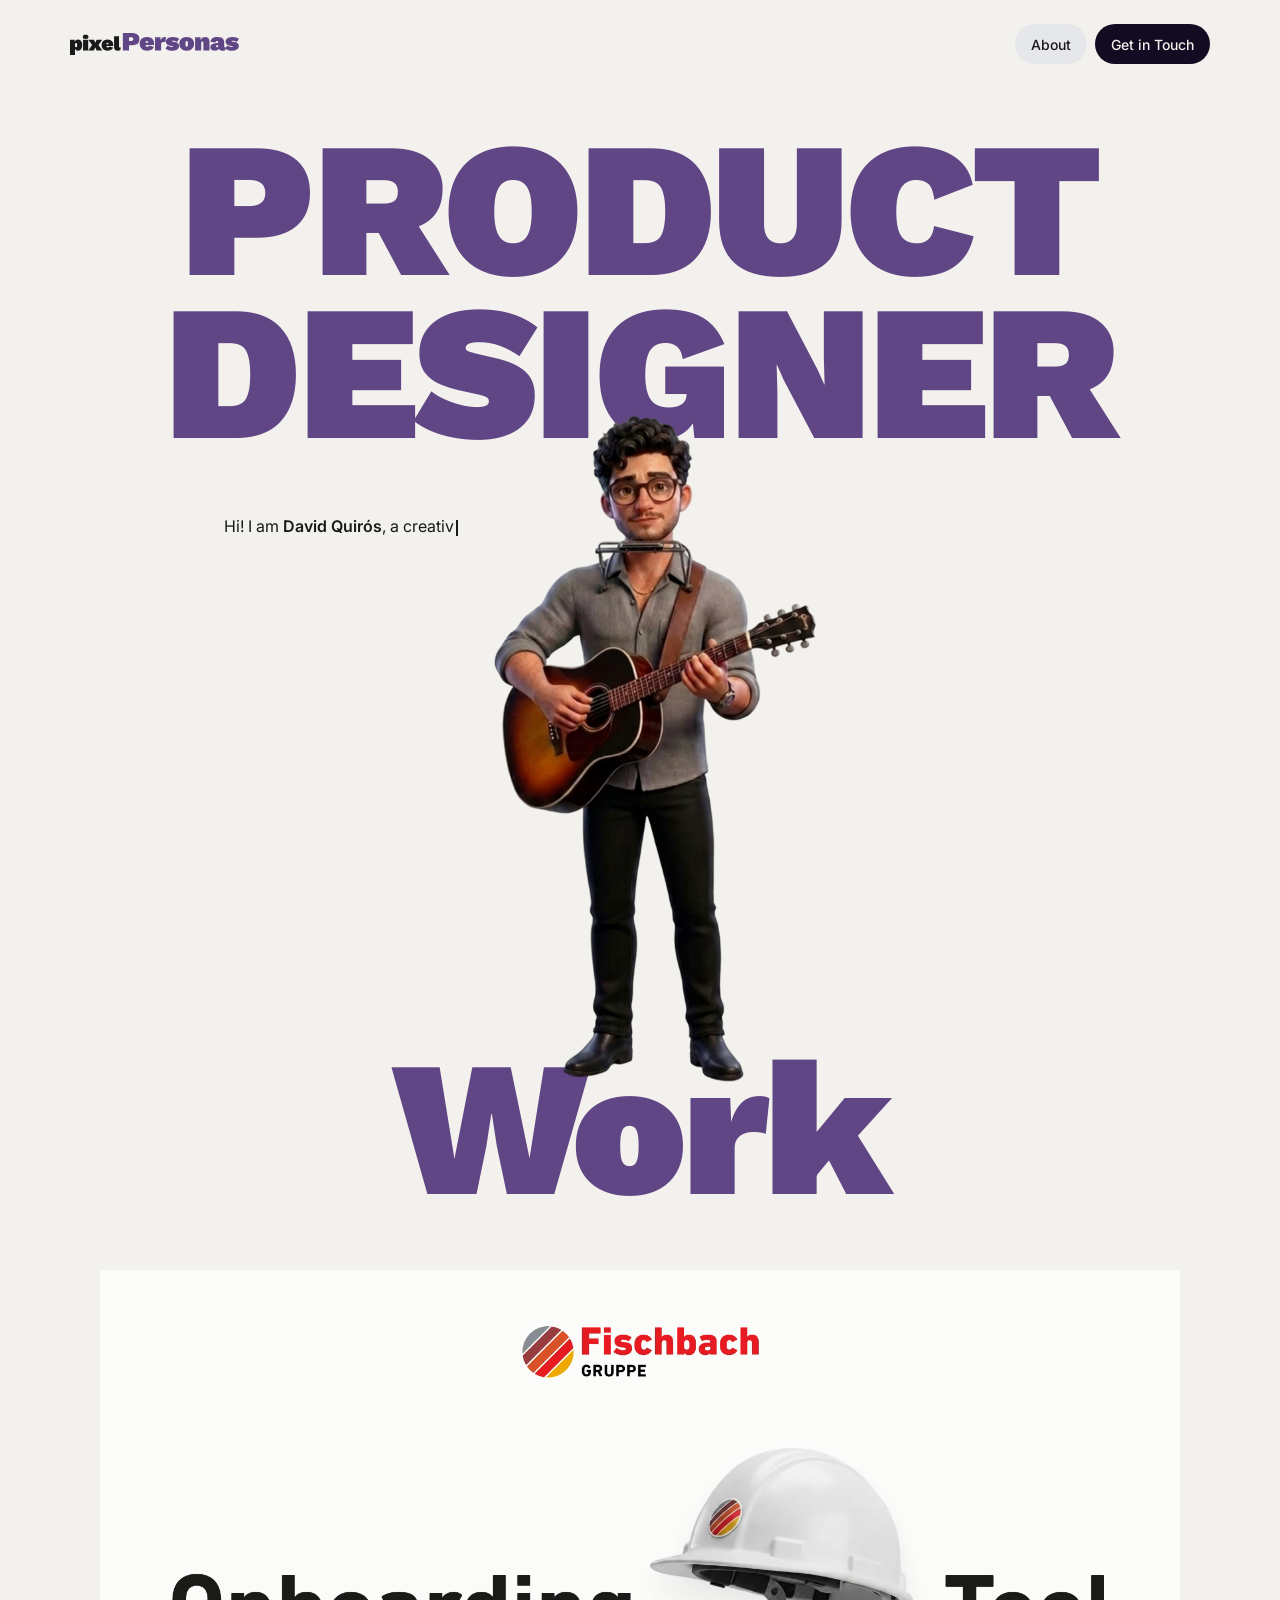
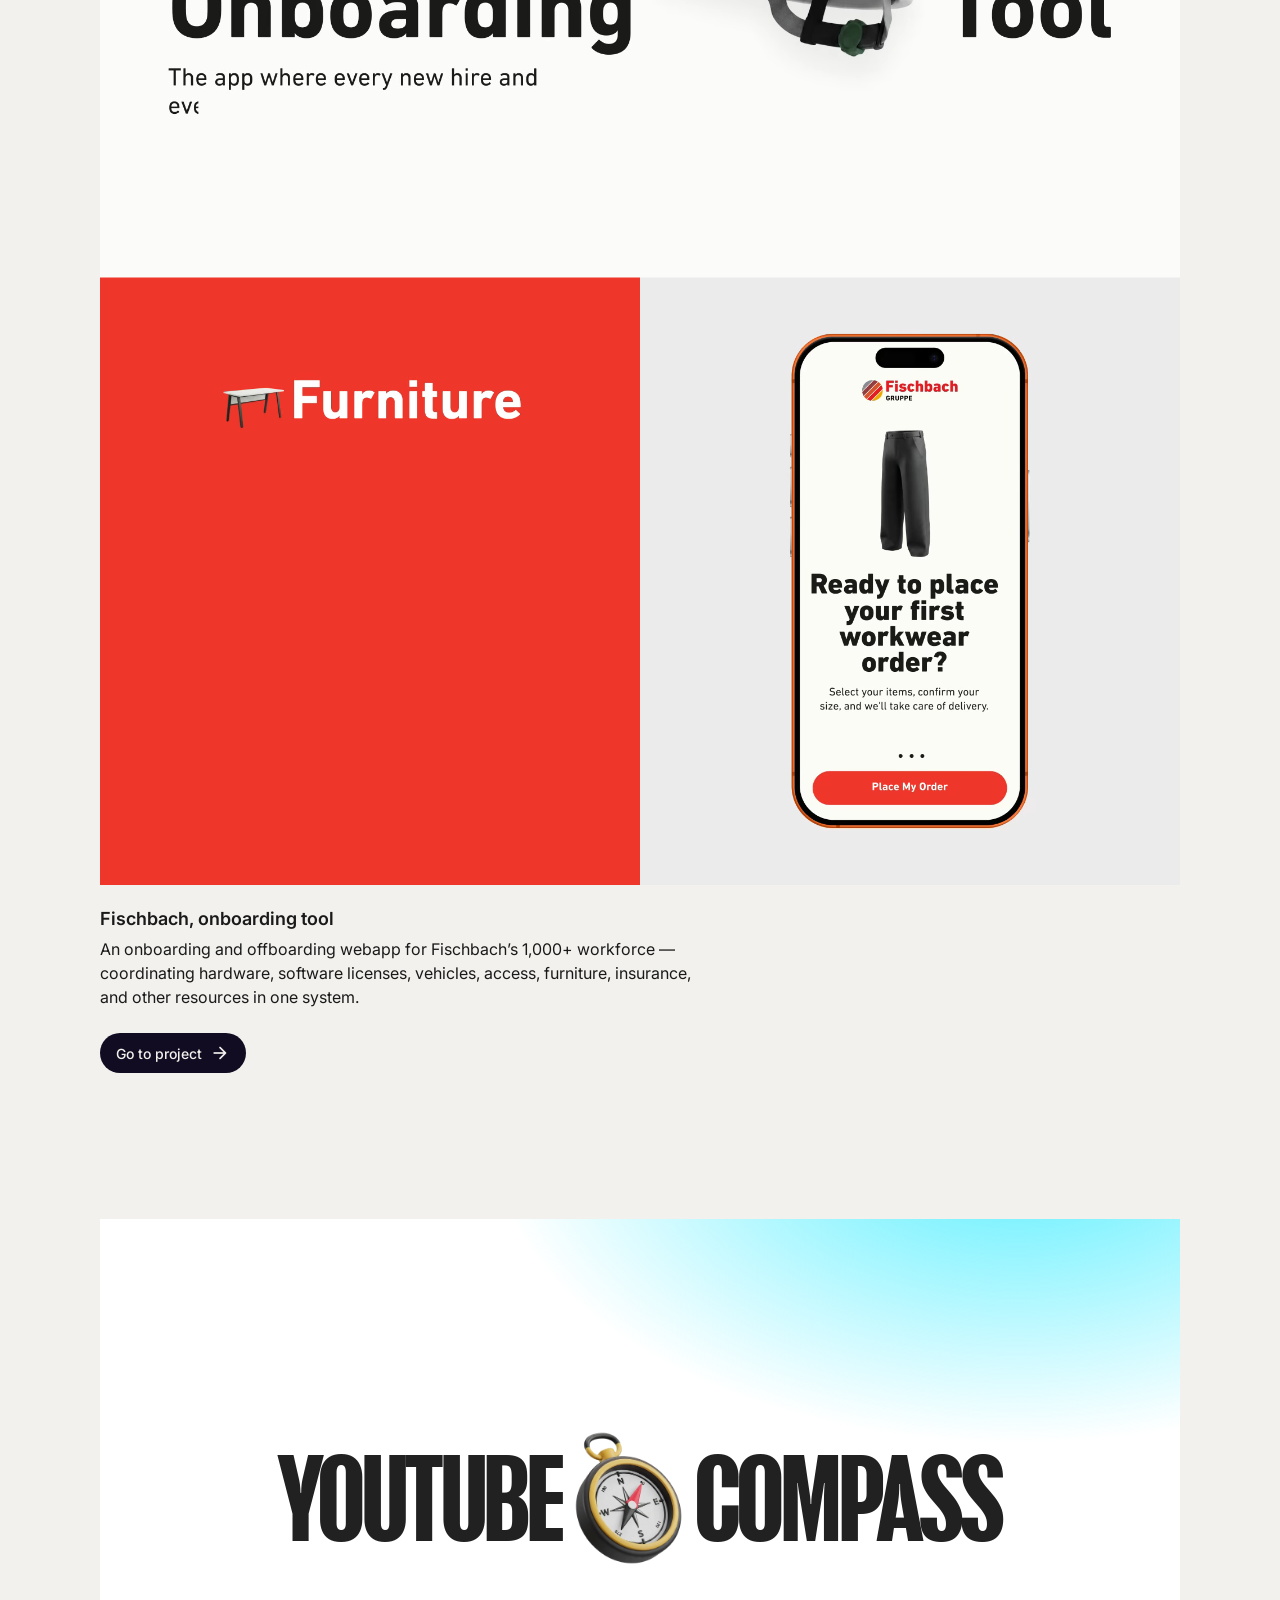
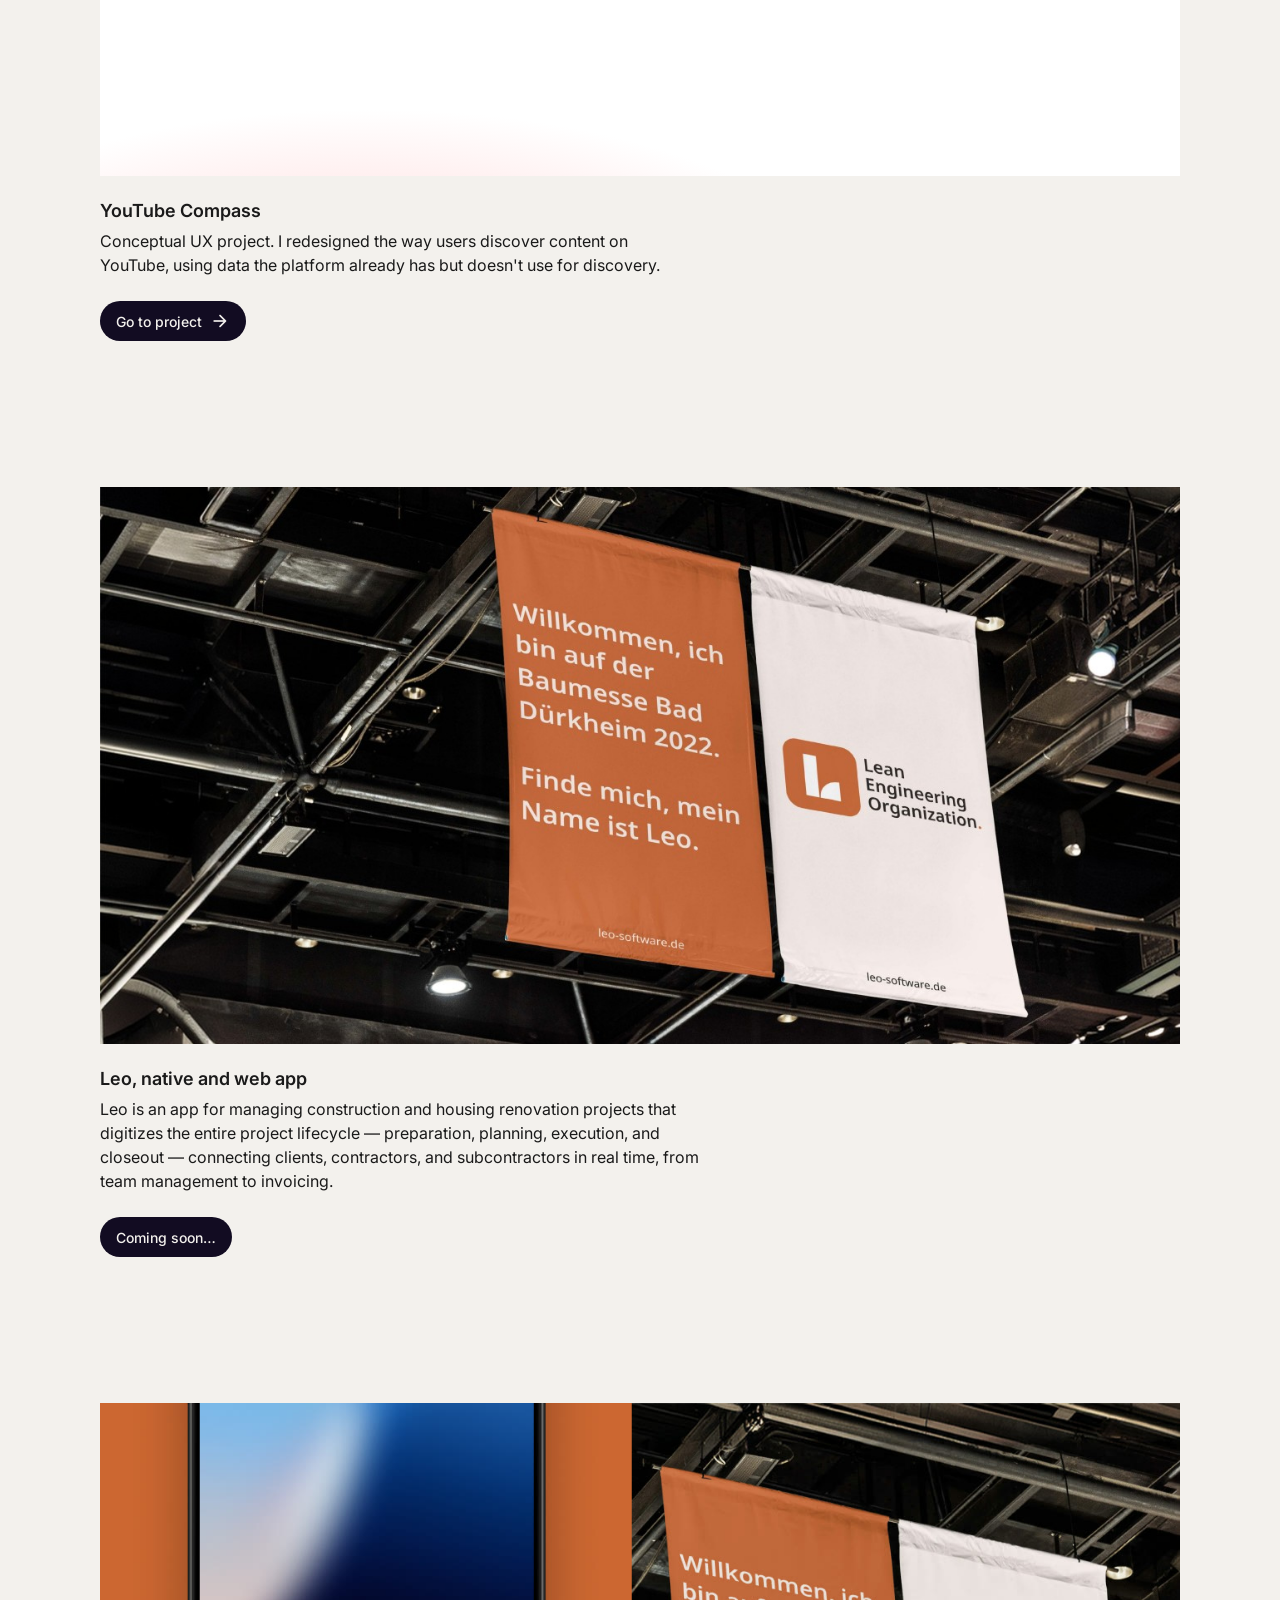
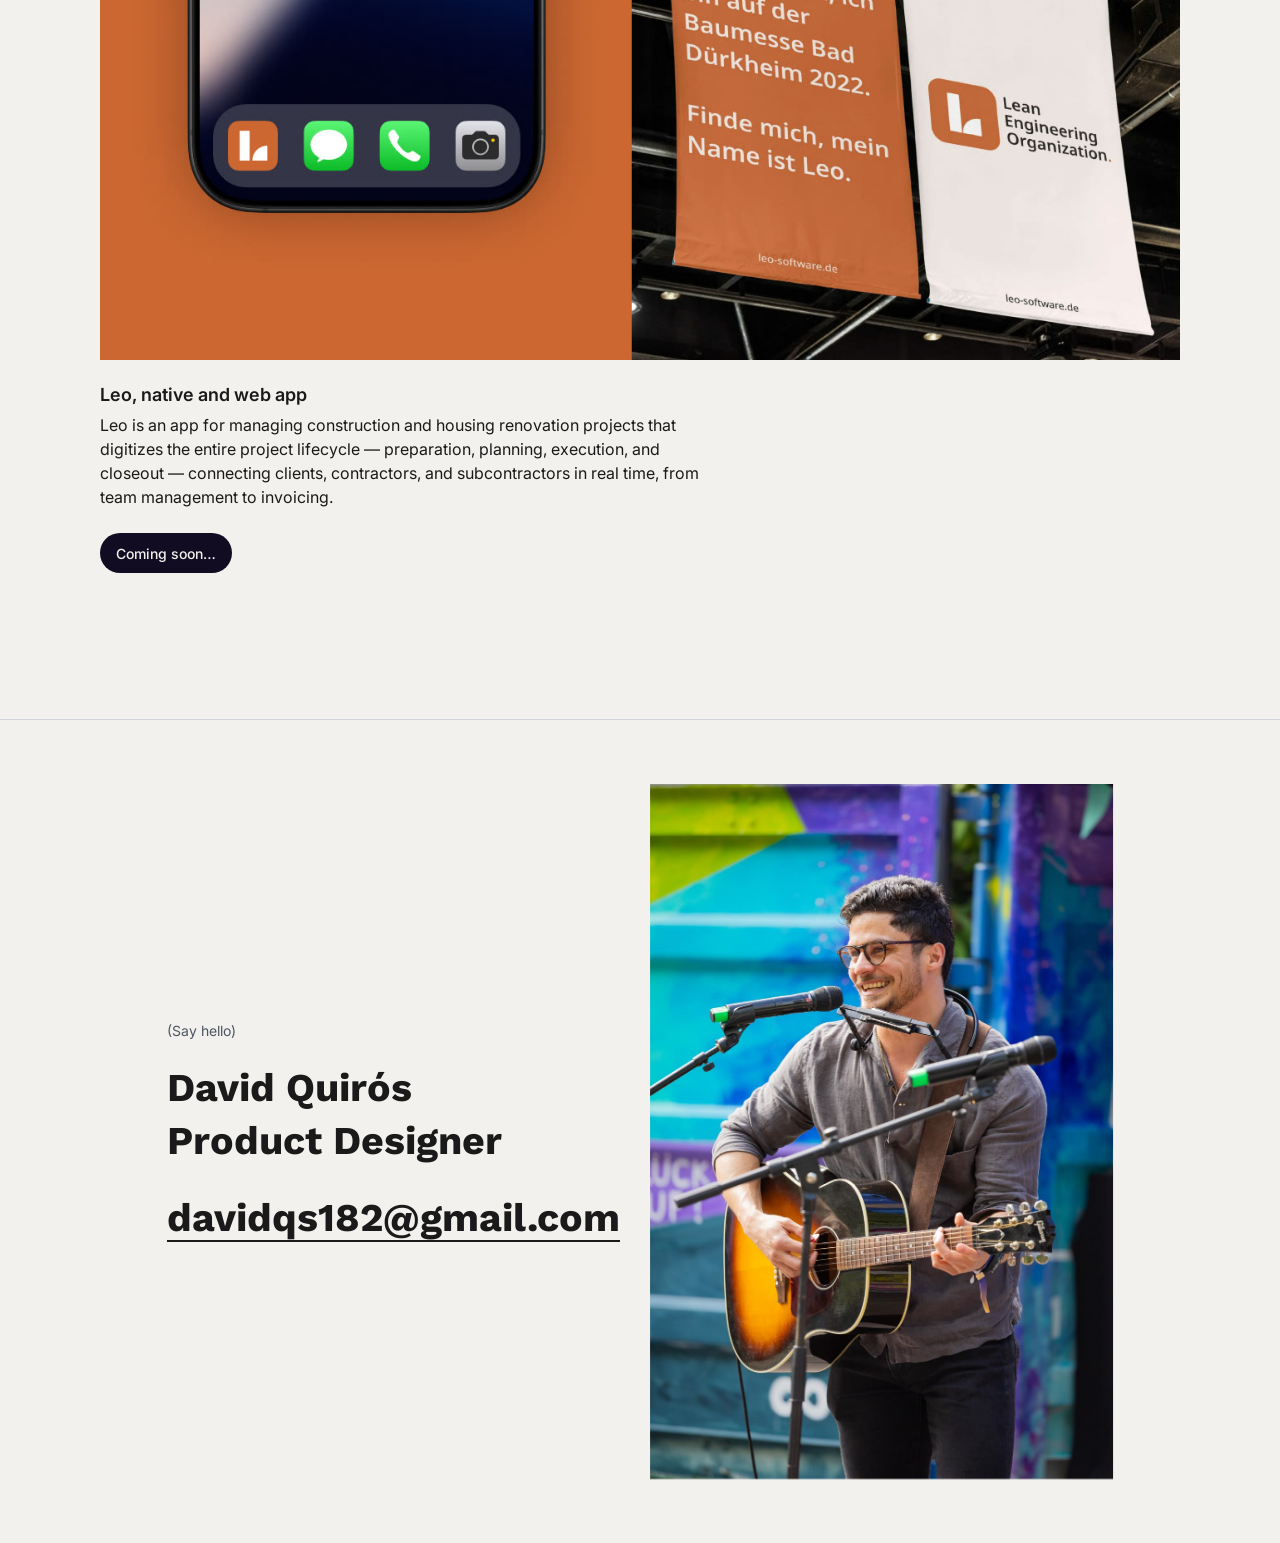
==== index.html @ 00d6a694 "Home: duplicated Leo card uses the Figma composite cover Pulled the design from Figma (node 35:1980," ====
<!DOCTYPE html>
<html lang="es">
<head>
  <!-- Evita que el navegador restaure la posición de scroll anterior al
       recargar Home — siempre debe arrancar desde arriba. Tiene que
       correr lo antes posible (antes incluso de GTM/gtag), porque para
       cuando corre js/main.js (al final de <body>) el navegador ya
       pudo haber restaurado el scroll. -->
  <script>
    if ("scrollRestoration" in history) {
      history.scrollRestoration = "manual";
    }
  </script>
  <!-- Google tag (gtag.js) -->
  <script async src="https://www.googletagmanager.com/gtag/js?id=G-3EV32X3877"></script>
  <script>
    window.dataLayer = window.dataLayer || [];
    function gtag(){dataLayer.push(arguments);}
    gtag('js', new Date());

    gtag('config', 'G-3EV32X3877');
  </script>
  <!-- End Google tag (gtag.js) -->
  <!-- Google Tag Manager -->
  <script>(function(w,d,s,l,i){w[l]=w[l]||[];w[l].push({'gtm.start':
  new Date().getTime(),event:'gtm.js'});var f=d.getElementsByTagName(s)[0],
  j=d.createElement(s),dl=l!='dataLayer'?'&l='+l:'';j.async=true;j.src=
  'https://www.googletagmanager.com/gtm.js?id='+i+dl;f.parentNode.insertBefore(j,f);
  })(window,document,'script','dataLayer','GTM-TLW9D86D');</script>
  <!-- End Google Tag Manager -->
  <meta charset="UTF-8">
  <meta name="viewport" content="width=device-width, initial-scale=1.0">
  <title>David Quirós — Product Designer</title>
  <link rel="canonical" href="https://pixel-personas.com/">
  <link rel="icon" type="image/png" href="assets/Logo/favicon.png">
  <link rel="preconnect" href="https://fonts.googleapis.com">
  <link href="https://fonts.googleapis.com/css2?family=Work+Sans:wght@400;500;600;900&family=Inter:wght@400;500;600&display=swap" rel="stylesheet">
  <link href="https://fonts.googleapis.com/css2?family=Material+Symbols+Rounded:opsz,wght,FILL,GRAD@20..48,400,0,0" rel="stylesheet">
  <link rel="stylesheet" href="css/tokens.css">
  <link rel="stylesheet" href="css/components.css">
  <link rel="stylesheet" href="css/styles.css">
</head>
<body>
  <!-- Google Tag Manager (noscript) -->
  <noscript><iframe src="https://www.googletagmanager.com/ns.html?id=GTM-TLW9D86D"
  height="0" width="0" style="display:none;visibility:hidden"></iframe></noscript>
  <!-- End Google Tag Manager (noscript) -->

  <header class="navbar container">
    <img
      class="navbar__logo"
      src="assets/Logo/pixelPersonas.svg"
      alt="pixelPersonas"
      width="1384"
      height="180"
    >
    <nav class="navbar__links">
      <a href="/about/" class="btn btn--secondary btn--md">About</a>
      <a href="#contact" class="btn btn--dark btn--md">Get in Touch</a>
    </nav>
  </header>

  <main>
    <section class="hero container">
      <h1 class="hero__title">Product<br>Designer</h1>

      <div class="hero__stage">
        <p class="hero__intro" aria-label="Hi! I am David Quirós, a creative based in Germany."><span class="hero__intro-seg" data-seg="0" aria-hidden="true"></span><span class="hero__intro-seg hero__intro-name" data-seg="1" aria-hidden="true"></span><span class="hero__intro-seg" data-seg="2" aria-hidden="true"></span><span class="hero__intro-seg hero__intro-strike" data-seg="3" aria-hidden="true"></span><span class="hero__intro-seg" data-seg="4" aria-hidden="true"></span><span class="hero__intro-cursor" aria-hidden="true"></span></p>
        <!-- Versión 2 de la animación (a prueba): un solo .webm con
             canal alpha (VP9, todos los frames como keyframe para que
             el seek sea instantáneo en cualquier dirección — ver
             assets/animations/hero-guitar-scroll/README.md) en vez de
             121 PNG sueltos. 8MB en total contra los ~47MB de la
             Versión 1 (los frames PNG originales siguen en el repo,
             sin tocar, por si se vuelve a esa versión). El resto de la
             lógica de scroll/dirección es la misma, ver js/main.js. -->
        <video
          id="stageImg"
          class="hero__avatar"
          width="828"
          height="1108"
          aria-label="Animación de David Quirós tocando guitarra"
          muted
          playsinline
          disablepictureinpicture
          preload="auto"
          fetchpriority="high"
        >
          <!-- HEVC con canal alpha para Safari / iOS (que no soporta alpha
               en VP9/WebM). El resto de los navegadores no reconocen el
               codec hvc1 y siguen con el .webm. Ver skill
               codificar-video-alpha-safari. -->
          <source src="assets/animations/hero-guitar-scroll/hero-guitar-scroll-v2-alpha.mp4" type='video/mp4; codecs="hvc1"'>
          <source src="assets/animations/hero-guitar-scroll/hero-guitar-scroll-v2.webm" type="video/webm">
        </video>
      </div>

      <h2 class="hero__subtitle" id="work">Work</h2>
    </section>

    <section class="work-list container">
      <article class="project-card">
        <!-- data-play-at: fracción de la altura del video donde está la
             línea blanco/rojo (medida en el archivo: y=1078 de 2160px
             nativos = 0.499). El video empieza a reproducirse recién
             cuando esa línea llega al borde inferior del viewport. -->
        <video
          class="project-card__video"
          poster="assets/animations/onboarding-tool/onboarding-poster.jpg"
          width="1920"
          height="2160"
          data-play-at="0.499"
          aria-label="Demostración en loop de la herramienta de onboarding de Fischbach, mostrando pantallas de la app coordinando recursos para nuevos empleados"
          muted
          loop
          playsinline
          preload="none"
        >
          <source data-src="assets/animations/onboarding-tool/onboarding-demo.webm" type="video/webm">
          <source data-src="assets/animations/onboarding-tool/onboarding-demo.mp4" type="video/mp4">
        </video>
        <h3 class="project-card__title">Fischbach, onboarding tool</h3>
        <p class="project-card__description">
          An onboarding and offboarding webapp for Fischbach’s 1,000+ workforce —
          coordinating hardware, software licenses, vehicles, access, furniture,
          insurance, and other resources in one system.
        </p>
        <div class="project-card__cta">
          <a href="/project-onboarding/" class="btn btn--dark btn--md">
            Go to project
            <span class="material-symbols-rounded icon-forward" aria-hidden="true">arrow_forward</span>
          </a>
        </div>
      </article>

      <!-- Cover de la tarjeta, en dos actos — a pedido de David:
           1) título+compás entran (flyIn), se quedan 4s, salen hacia
              arriba (flyOut) — ver .project-card__ytd-hero-flip.
           2) apenas termina esa salida, un video real de David
              ("mi video jugando", gameplay propio) entra con el MISMO
              efecto 3D (su propio .project-card__ytd-hero-video-flip),
              con un borde degradado animado alrededor. Los dos
              comparten el mismo .project-card__ytd-hero como escenario
              (position:relative + perspective ahí), el video
              posicionado absolute encima para no depender del layout
              flex del título.
           aria-hidden porque todo esto es decorativo — el título real y
           accesible para lectores de pantalla es el <h3> de abajo. -->
      <article class="project-card">
        <div class="project-card__ytd-hero" aria-hidden="true">
          <div class="project-card__ytd-hero-flip">
            <div class="project-card__ytd-hero-flip-inner">
              <div class="project-card__ytd-hero-title-frame">
                <p class="project-card__ytd-hero-title">
                  <span>YouTube</span>
                  <img class="project-card__ytd-hero-icon" src="assets/images/ytd-compass-icon.png" alt="">
                  <span>Compass</span>
                </p>
              </div>
            </div>
          </div>

          <!-- Video 1: gameplay propio de David (Fortnite). -->
          <div class="project-card__ytd-hero-video-flip">
            <div class="project-card__ytd-hero-video-flip-inner">
              <div class="project-card__ytd-hero-video-frame">
                <div class="project-card__ytd-hero-video-border">
                  <div class="project-card__ytd-hero-video-border-inner">
                    <video
                      class="project-card__ytd-hero-video"
                      poster="assets/animations/youtube-compass-card/youtube-compass-preview-poster.jpg"
                      width="1920"
                      height="1080"
                      muted
                      loop
                      playsinline
                      preload="none"
                    >
                      <source data-src="assets/animations/youtube-compass-card/youtube-compass-preview.webm" type="video/webm">
                      <source data-src="assets/animations/youtube-compass-card/youtube-compass-preview.mp4" type="video/mp4">
                    </video>
                  </div>
                </div>
              </div>
            </div>
          </div>

          <!-- Video 2: generado por David con Gemini (plantilla "Mundo
               diminuto" propia de la herramienta). Mismo markup que el
               video 1 — comparten las mismas clases de estructura/estilo
               (.project-card__ytd-hero-video-flip, etc.), js/main.js los
               distingue por orden en el DOM (el segundo
               .project-card__ytd-hero-video-flip que encuentra). -->
          <div class="project-card__ytd-hero-video-flip">
            <div class="project-card__ytd-hero-video-flip-inner">
              <div class="project-card__ytd-hero-video-frame">
                <div class="project-card__ytd-hero-video-border">
                  <div class="project-card__ytd-hero-video-border-inner">
                    <video
                      class="project-card__ytd-hero-video"
                      poster="assets/animations/youtube-compass-card/youtube-compass-preview-2-poster.jpg"
                      width="1280"
                      height="720"
                      muted
                      loop
                      playsinline
                      preload="none"
                    >
                      <source data-src="assets/animations/youtube-compass-card/youtube-compass-preview-2.webm" type="video/webm">
                      <source data-src="assets/animations/youtube-compass-card/youtube-compass-preview-2.mp4" type="video/mp4">
                    </video>
                  </div>
                </div>
              </div>
            </div>
          </div>

          <!-- Video 3: ardilla en el jardín de David, grabación propia
               con el celular (vertical, sin marca de agua ni gráficos).
               Mismo markup/clases que los otros dos — la rotación en
               js/main.js ya está generalizada a N videos (usa
               videoFlips.length), así que agregar este no necesitó
               tocar el JS. -->
          <div class="project-card__ytd-hero-video-flip">
            <div class="project-card__ytd-hero-video-flip-inner">
              <div class="project-card__ytd-hero-video-frame">
                <div class="project-card__ytd-hero-video-border">
                  <div class="project-card__ytd-hero-video-border-inner">
                    <video
                      class="project-card__ytd-hero-video"
                      poster="assets/animations/youtube-compass-card/youtube-compass-preview-3-poster.jpg"
                      width="1920"
                      height="1080"
                      muted
                      loop
                      playsinline
                      preload="none"
                    >
                      <source data-src="assets/animations/youtube-compass-card/youtube-compass-preview-3.webm" type="video/webm">
                      <source data-src="assets/animations/youtube-compass-card/youtube-compass-preview-3.mp4" type="video/mp4">
                    </video>
                  </div>
                </div>
              </div>
            </div>
          </div>
        </div>
        <h3 class="project-card__title">YouTube Compass</h3>
        <p class="project-card__description">
          Conceptual UX project. I redesigned the way users discover content on YouTube,
          using data the platform already has but doesn't use for discovery.
        </p>
        <div class="project-card__cta">
          <a href="/project-youtube-discovery/" class="btn btn--dark btn--md">
            Go to project
            <span class="material-symbols-rounded icon-forward" aria-hidden="true">arrow_forward</span>
          </a>
        </div>
      </article>

      <article class="project-card">
        <img
          class="project-card__image"
          src="assets/images/work-leo-cover.jpg"
          alt="Banners colgando del techo de una feria, promocionando el software Leo"
          width="1299"
          height="670"
          loading="lazy"
        >
        <h3 class="project-card__title">Leo, native and web app</h3>
        <p class="project-card__description">
          Leo is an app for managing construction and housing renovation projects
          that digitizes the entire project lifecycle — preparation, planning,
          execution, and closeout — connecting clients, contractors, and subcontractors
          in real time, from team management to invoicing.
        </p>
        <div class="project-card__cta">
          <a href="#" class="btn btn--dark btn--md">Coming soon…</a>
        </div>
      </article>

      <article class="project-card">
        <img
          class="project-card__image"
          src="assets/images/work-leo-cover-v2.jpg"
          alt="Mockup de iPhone con el ícono de Leo en el dock, junto a los banners colgando del techo de una feria promocionando el software Leo"
          width="1300"
          height="671"
          loading="lazy"
        >
        <h3 class="project-card__title">Leo, native and web app</h3>
        <p class="project-card__description">
          Leo is an app for managing construction and housing renovation projects
          that digitizes the entire project lifecycle — preparation, planning,
          execution, and closeout — connecting clients, contractors, and subcontractors
          in real time, from team management to invoicing.
        </p>
        <div class="project-card__cta">
          <a href="#" class="btn btn--dark btn--md">Coming soon…</a>
        </div>
      </article>
    </section>

    <!-- ===== "Get in touch" =====
         Layout de la Opción B comparada antes (ref. Waka Waka en
         Mobbin: ficha a la izquierda, foto grande a la derecha), con el
         texto de la Opción A (nombre + rol + email grande, subrayado —
         ref. Vucko) en vez de la lista Email/Phone/Location. Sin
         formulario: el email ya es el CTA (mailto:), no depende de
         backend. -->
    <section class="contact container" id="contact">
      <div class="contact__grid grid-12">
        <div class="contact__info">
          <p class="contact__label">(Say hello)</p>
          <p class="contact__name">David Quirós</p>
          <p class="contact__role">Product Designer</p>
          <a href="mailto:davidqs182@gmail.com" class="contact__email">davidqs182@gmail.com</a>
        </div>
        <!-- Dos fotos del mismo show, alternando cada 4s (corte seco por
             opacidad vía CSS, ver .contact__image--1/--2 en styles.css)
             — la primera define el alto real del bloque (sigue en flujo
             normal), la segunda se superpone exacto encima con
             position:absolute. alt vacío en la segunda: es la misma
             escena que ya describe la primera, no hay información
             nueva que anunciar dos veces a un lector de pantalla.

             La segunda NO lleva loading="lazy" (a diferencia de la
             primera y de casi todo el resto del sitio) — la animación
             CSS corre desde que carga la página, no desde que la
             sección entra en pantalla, así que si alguien scrollea
             rápido puede llegar justo cuando el ciclo ya pide mostrar
             la segunda foto. Con lazy, esa primera vez el navegador
             todavía no había terminado de decodificarla y se veía un
             flash blanco de un instante (encontrado en vivo por David;
             de ahí en más queda cacheada y no vuelve a pasar). -->
        <div class="contact__media">
          <img
            class="contact__image contact__image--1"
            src="assets/images/contact-portrait.jpg"
            alt="David Quirós tocando guitarra y cantando en un show en vivo"
            width="1000"
            height="1500"
            loading="lazy"
          >
          <img
            class="contact__image contact__image--2"
            src="assets/images/contact-portrait-2.jpg"
            alt=""
            width="1000"
            height="1500"
          >
        </div>
      </div>
    </section>
  </main>

  <!-- Herramienta de guía (no es parte del diseño del sitio, solo
       visible en localhost — ver js/main.js): overlay del grid de 12
       columnas que sigue el breakpoint real del viewport (12 / 8 / 4
       col según el ancho, ver css/components.css) + botón para
       prenderlo/apagarlo. Atajo de teclado: "g". -->
  <div id="grid-overlay" aria-hidden="true">
    <div class="grid-overlay__col"></div>
    <div class="grid-overlay__col"></div>
    <div class="grid-overlay__col"></div>
    <div class="grid-overlay__col"></div>
    <div class="grid-overlay__col"></div>
    <div class="grid-overlay__col"></div>
    <div class="grid-overlay__col"></div>
    <div class="grid-overlay__col"></div>
    <div class="grid-overlay__col"></div>
    <div class="grid-overlay__col"></div>
    <div class="grid-overlay__col"></div>
    <div class="grid-overlay__col"></div>
  </div>

  <div id="dev-tools">
    <button id="grid-overlay-toggle" type="button">
      <span class="material-symbols-rounded" aria-hidden="true">grid_on</span>
      Grid
    </button>
  </div>

  <script src="js/main.js"></script>
</body>
</html>
---- css/tokens.css ----
/* =====================================================================
   DESIGN TOKENS
   =====================================================================
   Estos son los "ingredientes" del sistema de diseño: colores,
   tipografía y medidas base. No hay estilos visuales de página acá,
   solo variables (custom properties) para que todo el sitio use los
   mismos valores en vez de números sueltos repetidos por todos lados.

   Fuente: componentes "Button", "purple-tint-palette", "Gray" (Frame
   793) y "Typographic Scale" del archivo de Figma.
   ===================================================================== */

:root {
  /* ---------- Color / Purple ----------
     50-900 tal cual está en Figma (purple-tint-palette). 950 es un
     agregado nuestro (no está en Figma) para el botón Dark — 900 no
     se sentía lo bastante "negro" para un estado enabled; se calculó
     siguiendo la misma progresión de oscurecimiento que ya traía la
     escala (~0.64x por escalón desde 900), no un negro puro, para que
     se mantenga dentro de la familia de la marca. */
  --color-purple-50: #f6f4fa;
  --color-purple-100: #edeaf5;
  --color-purple-200: #dbd5ec;
  --color-purple-300: #c1b6e0;
  --color-purple-400: #9a89cc;
  --color-purple-500: #614685;
  --color-purple-600: #523b75;
  --color-purple-700: #422e63;
  --color-purple-800: #31214f;
  --color-purple-900: #1c1335;
  --color-purple-950: #120c22;

  /* ---------- Color / Gray ----------
     Escala completa tal cual está en Figma (Frame 793 "Gray"). */
  --color-gray-50: #f9fafb;
  --color-gray-100: #f3f4f6;
  --color-gray-200: #e5e7eb;
  --color-gray-300: #d1d5db;
  --color-gray-400: #9ca3af;
  --color-gray-500: #6b7280;
  /* 550 — agregado nuestro (no está en Figma), mismo criterio que
     Purple 950: un paso intermedio que no existía en la escala.
     Texto secundario (captions, ficha Role/Team/Timeline) sobre
     --color-bg (#F3F1ED): con Gray 500 el contraste da 4.29:1 (no
     llega al mínimo WCAG AA de 4.5:1 para texto normal); con Gray 600
     da 6.71:1, que cumple pero se siente más pesado de lo que David
     quería para un texto secundario. Este valor se calculó para caer
     justo en el mínimo aceptable (~4.5:1) — visualmente más liviano
     que 600, sin dejar de cumplir el estándar. */
  --color-gray-550: #666e7c;
  --color-gray-600: #4b5563;
  --color-gray-700: #374151;
  --color-gray-800: #1f2937;
  --color-gray-900: #111827;

  /* ---------- Color / Red (destructive) ----------
     Solo existen estos 3 tonos en el componente Button de Figma
     (no hay una escala 50-900 completa como Purple/Gray). */
  --color-red-200: #ebb2b2;
  --color-red-500: #e53333;
  --color-red-700: #bf2626;

  /* ---------- Color / Superficie y texto ----------
     Alias semánticos: en vez de usar "purple-500" directo en el
     layout, usamos un nombre que dice PARA QUÉ es el color. Así, si
     el color de marca cambia algún día, se edita en un solo lugar. */
  --color-bg: #f3f1ed;
  --color-text: var(--color-gray-800);
  --color-text-black: #1a1a1a;
  --color-text-white: #f3f1ed;
  --color-brand: var(--color-purple-500);
  --color-dark: var(--color-gray-900);
  /* Fondo del header + hero en las páginas de detalle de proyecto
     (ej. Onboarding Tool) — #EBEBEB tal cual en Figma. Ahí tampoco es
     un token de su escala Gray, es un valor literal local al frame,
     por eso lo tratamos igual acá: alias semántico, no parte de la
     escala --color-gray-*. */
  --color-surface-project: #ebebeb;

  /* ---------- Tipografía ----------
     Familias realmente usadas en los componentes (el "Typographic
     Scale" de Figma está en Roboto, pero el Button usa Inter y el
     hero usa Work Sans — priorizamos lo que los componentes reales
     usan). */
  --font-display: "Work Sans", sans-serif;
  --font-body: "Inter", sans-serif;

  /* Fuente paga (Fischbach la tiene licenciada), usada solo en el
     título de las páginas de detalle de proyecto (ej. "Onboarding
     Tool") — no es parte del sistema tipográfico general del sitio,
     por eso no reemplaza --font-display. Archivo real vía @font-face
     más abajo; solo se trajo el peso Bold/700 (el único que se usa
     hoy) para no cargar pesos sin usar. */
  --font-din-next: "DIN Next LT Pro", var(--font-display);

  /* Fuente real de brand.youtube (títulos), self-hosted desde el propio
     CDN de Google — usada solo en project-youtube-discovery.html
     (--font-display redefinido SOLO ahí, ver project-youtube-discovery.css),
     mismo criterio que --font-din-next arriba: no reemplaza --font-display
     acá. Archivo real vía @font-face en components.css. */
  --font-youtube-display: "YouTubeDisplay", var(--font-display);

  /* Escala tipográfica (tamaño / interlineado), tomada de la pieza
     "Typographic Scale" de Figma. Pensada para contenido futuro
     (párrafos, tarjetas, etc.) — el título del hero ya tiene su
     propio tamaño exacto (216.61px) y no usa esta escala. */
  --text-h1-size: 45px;
  --text-h1-line: 52px;
  --text-h2-size: 36px;
  --text-h2-line: 44px;
  --text-h3-size: 28px;
  --text-h3-line: 36px;
  --text-h4-size: 22px;
  --text-h4-line: 28px;
  --text-h5-size: 18px;
  --text-h5-line: 24px;
  --text-body-lg-size: 16px;
  --text-body-lg-line: 24px;
  --text-body-size: 14px;
  --text-body-line: 20px;
  --text-body-sm-size: 12px;
  --text-body-sm-line: 16px;
  --text-caption-size: 11px;
  --text-caption-line: 14px;
  --text-overline-size: 10px;
  --text-overline-line: 14px;
  --text-overline-tracking: 0.15em;

  /* ---------- Layout grid (Desktop) ----------
     Igual al "Layout Grid" configurado en el frame de Figma: 12
     columnas, 70px de margen lateral, 20px de espacio entre
     columnas, sobre un frame de referencia de 1440px. */
  --grid-columns: 12;
  --grid-margin: 70px;
  --grid-gutter: 20px;
  --grid-max-width: 1440px;

  /* ---------- Breakpoints y grids de Tablet / Mobile ----------
     Cortes de ancho estándar de industria (los mismos que usan
     Bootstrap 5 y Tailwind, entre otros): Mobile <768px, Tablet
     768–1023px, Desktop ≥1024px. No son variables usables dentro de
     @media (la spec de CSS no permite var() ahí) — quedan como
     referencia documentada; los @media reales que las necesiten van
     con el número literal.

     Columnas/márgenes/gutters de Tablet y Mobile: estándar de
     industria también (mismos valores que Figma trae por default en
     sus presets de grid responsivo, y muy cerca de la spec de
     Material Design 3 — Compact: 4 columnas/16dp margen, Medium:
     8 columnas/24-32dp margen). Los anchos de referencia (768/375)
     son los tamaños de diseño típicos para cada categoría (tablet
     portrait / iPhone estándar), no anchos "reales" de ningún
     dispositivo puntual.

     Alimentan el selector de breakpoints del overlay de grilla
     (#dev-tools, visible solo en localhost) para previsualizar cada
     grid, y --grid-tablet-margin/--grid-mobile-margin (junto con sus
     --grid-*-gutter) ya se usan también en los @media reales de Home,
     Onboarding Tool y YouTube Compass (ver css/styles.css) para achicar
     --grid-margin/--grid-gutter a esos anchos — Resume y Design System
     quedan afuera de esa adaptación por ahora. */
  --grid-tablet-width: 768px;
  --grid-tablet-columns: 8;
  --grid-tablet-margin: 32px;
  --grid-tablet-gutter: 16px;

  --grid-mobile-width: 375px;
  --grid-mobile-columns: 4;
  --grid-mobile-margin: 16px;
  --grid-mobile-gutter: 16px;

  /* ---------- Espaciado ----------
     A diferencia de los colores y la tipografía, Figma no tiene un
     componente "Spacing Scale" del que copiar estos valores — es una
     escala de múltiplos de 4px que armamos nosotros para no repetir
     números sueltos por todo el CSS. Cubre los valores que ya se
     usaban en el sitio (8, 24, 40, 60) más los pasos intermedios de
     una progresión estándar, para tener de dónde elegir a futuro. */
  --space-4: 4px;
  --space-8: 8px;
  --space-12: 12px;
  --space-16: 16px;
  --space-24: 24px;
  --space-32: 32px;
  --space-40: 40px;
  --space-48: 48px;
  --space-60: 60px;
  --space-64: 64px;
  --space-96: 96px;
}
---- css/components.css ----
/* =====================================================================
   COMPONENTES
   =====================================================================
   Piezas de UI reutilizables. Usan los tokens de tokens.css — no
   deberían tener ningún color o tamaño "suelto" escrito a mano acá.

   Nota sobre estados: en Figma cada estado (Default/Hover/Disabled)
   es una capa distinta. En CSS no duplicamos esas capas: usamos
   pseudo-clases (:hover, :disabled) que el navegador aplica solo.
   ===================================================================== */

/* ---------- Fonts ----------
   Fuentes de Google (Work Sans, Inter, Material Symbols) se cargan
   vía <link> en el <head> de cada página. DIN Next LT Pro es una
   fuente paga (licencia de Fischbach), self-hosted acá porque no
   tiene un <link> externo — David la usa como prueba de tipografía
   completa en project-onboarding.html (--font-display/--font-body
   redefinidos SOLO ahí, ver project-onboarding.css), no reemplaza
   Work Sans/Inter en el resto del sitio.

   4 declaraciones para los pesos que la página realmente usa (headlines
   700, botones 500/600, eyebrow 600, body 400) — no cargamos italic,
   Condensed, Black, etc. del paquete completo que mandó David, esos no
   se usan acá. DIN Next no tiene un archivo "SemiBold"/600 propio: el
   de Medium se registra dos veces (500 y 600) para que los usos con
   font-weight:600 (.btn--lg, .eyebrow) no salten directo a Bold/700 —
   sin esto, el navegador busca el peso disponible más cercano hacia
   arriba y usaría Bold en vez de Medium, perdiendo la jerarquía visual
   que ya tenían botones/eyebrow frente a los headlines. */
@font-face {
  font-family: "DIN Next LT Pro";
  src: url("../assets/fonts/din-next-lt-pro/DINNextLTPro-Regular.otf") format("opentype");
  font-weight: 400;
  font-style: normal;
  font-display: swap;
}

@font-face {
  font-family: "DIN Next LT Pro";
  src: url("../assets/fonts/din-next-lt-pro/DINNextLTPro-Medium.otf") format("opentype");
  font-weight: 500;
  font-style: normal;
  font-display: swap;
}

@font-face {
  font-family: "DIN Next LT Pro";
  src: url("../assets/fonts/din-next-lt-pro/DINNextLTPro-Medium.otf") format("opentype");
  font-weight: 600;
  font-style: normal;
  font-display: swap;
}

@font-face {
  font-family: "DIN Next LT Pro";
  src: url("../assets/fonts/din-next-lt-pro/DINNextLTPro-Bold.otf") format("opentype");
  font-weight: 700;
  font-style: normal;
  font-display: swap;
}

/* YouTubeDisplay — la fuente real de títulos que usa brand.youtube (no
   confundir con "YouTube Sans", que es la de la UI de la app, no esta).
   Self-hosted acá con el mismo criterio que DIN Next arriba: David pidió
   usar la tipografía real encontrada en el research (era un fallback de
   sistema hasta ahora, ver design-system.html #youtube-discovery-ref) en
   vez de quedarnos con la aproximación. Archivos sacados del propio CDN
   de Google (gstatic.com/marketing-cms/...) inspeccionando qué carga
   brand.youtube en vivo — no están en Google Fonts ni tienen licencia
   pública de reuso; se usan igual a pedido explícito de David, a
   sabiendas de que es un asset de marca de Google (proyecto conceptual
   de portafolio, no un producto real). --font-display se redefine SOLO
   en project-youtube-discovery.css (ver ese archivo), no reemplaza
   Work Sans/Inter en el resto del sitio — mismo patrón que DIN Next.

   3 pesos (los que trae el archivo original, no hay Medium/SemiBold
   propio): Regular 400, Bold 700, ExtraBold 800 — los títulos de esta
   página piden el peso más pesado disponible (ExtraBold), no 900 (esa
   fuente no tiene ese peso; pedirlo haría que el navegador cayera en
   sintetizar bold sobre ExtraBold, verse peor que usar 800 directo). */
@font-face {
  font-family: "YouTubeDisplay";
  src: url("../assets/fonts/youtube-display/youtubedisplay-regular.woff2") format("woff2");
  font-weight: 400;
  font-style: normal;
  font-display: swap;
}

@font-face {
  font-family: "YouTubeDisplay";
  src: url("../assets/fonts/youtube-display/youtubedisplay-bold.woff2") format("woff2");
  font-weight: 700;
  font-style: normal;
  font-display: swap;
}

@font-face {
  font-family: "YouTubeDisplay";
  src: url("../assets/fonts/youtube-display/youtubedisplay-extrabold.woff2") format("woff2");
  font-weight: 800;
  font-style: normal;
  font-display: swap;
}

/* ---------- Button ----------
   Fuente: componente "Button" de Figma (5 estilos x 3 tamaños x 3
   estados). Los colores de "Secondary"/"Outline"/"Ghost" son valores
   exactos del componente (no son parte de la escala Gray — son un
   poco distintos, a propósito se dejan literales acá). */
.btn {
  display: inline-flex;
  align-items: center;
  justify-content: center;
  gap: 8px;
  border: none;
  border-radius: 999px;
  font-family: var(--font-body);
  text-decoration: none;
  white-space: nowrap;
  cursor: pointer;
  transition: background-color 0.15s ease, border-color 0.15s ease;
}

.btn:disabled,
.btn.is-disabled {
  opacity: 0.7;
  cursor: not-allowed;
}

/* Tamaños */
.btn--lg {
  min-height: 48px;
  padding: 12px 20px;
  font-size: 16px;
  font-weight: 600;
}

.btn--md {
  min-height: 40px;
  padding: 8px 16px;
  font-size: 14px;
  font-weight: 500;
}

.btn--sm {
  min-height: 32px;
  padding: 6px 12px;
  font-size: 13px;
  font-weight: 500;
}

/* Modifier: solo-ícono — mismo .btn (radio/colores/tamaños sin
   cambios), sin texto, perfectamente circular. Se combina con un
   tamaño (.btn--sm/md/lg) y un color (.btn--outline, etc.) igual que
   cualquier otro botón — este modifier solo saca el padding horizontal
   y fuerza ancho = alto (aspect-ratio:1/1 contra el min-height que ya
   define cada tamaño). */
.btn--icon {
  padding: 0;
  aspect-ratio: 1 / 1;
}

/* Modifier: botón "Back to home" del header. En desktop/tablet es un
   botón normal (flecha + texto). En mobile se queda solo con la flecha,
   circular (mismo recorte que .btn--icon) — a ese ancho el navbar ya
   apretado no necesita el texto y el aria-label del <a> cubre la
   accesibilidad. */
@media (max-width: 767px) {
  .btn--back {
    padding: 0;
    aspect-ratio: 1 / 1;
  }

  .btn--back__label {
    display: none;
  }
}

/* Estilo: Primary */
.btn--primary {
  background-color: var(--color-purple-500);
  color: var(--color-text-white);
}
.btn--primary:hover {
  background-color: var(--color-purple-700);
}
.btn--primary:disabled,
.btn--primary.is-disabled {
  background-color: var(--color-purple-200);
}

/* Estilo: Secondary */
.btn--secondary {
  background-color: var(--color-gray-200);
  color: var(--color-text-black);
}
.btn--secondary:hover {
  background-color: var(--color-gray-300);
}
.btn--secondary:disabled,
.btn--secondary.is-disabled {
  background-color: #f2f2f7;
}

/* Estilo: Destructive */
.btn--destructive {
  background-color: var(--color-red-500);
  color: var(--color-text-white);
}
.btn--destructive:hover {
  background-color: var(--color-red-700);
}
.btn--destructive:disabled,
.btn--destructive.is-disabled {
  background-color: var(--color-red-200);
}

/* Estilo: Outline */
.btn--outline {
  background-color: white;
  border: 1px solid #ccccd4;
  color: var(--color-text-black);
}
.btn--outline:hover {
  background-color: #f2f2f7;
}
.btn--outline:disabled,
.btn--outline.is-disabled {
  border-color: #b2c2eb;
}

/* Estilo: Ghost */
.btn--ghost {
  background-color: transparent;
  color: var(--color-text-black);
}
.btn--ghost:hover {
  background-color: #f2f2f7;
}

/* Estilo: Dark
   No es una variante del componente "Button" original de Figma —
   la agregamos nosotros: un "negro" que en realidad sale de la
   misma escala púrpura (purple-950), para que combine con el resto
   de la marca en vez de ser un gris/negro genérico. El hover se
   aclara (purple-900) en vez de oscurecerse, al revés que Primary. */
.btn--dark {
  background-color: var(--color-purple-950);
  color: var(--color-text-white);
}
.btn--dark:hover {
  background-color: var(--color-purple-900);
}
.btn--dark:disabled,
.btn--dark.is-disabled {
  background-color: var(--color-purple-200);
}

/* ---------- Source link (cita/fuente) ----------
   Link inline dentro de un párrafo de body, para marcar una cifra/dato
   con su fuente sin romper el flujo del texto ni "gritar" como un
   botón — hereda el color del texto que lo rodea (así funciona igual
   en cualquier página, sin importar qué negro/gris use cada una) y
   usa un subrayado punteado en vez de sólido para distinguirse de un
   link de navegación normal; se vuelve sólido en hover como única
   señal de interactividad. Nace en el "problema" y las tarjetas de
   audiencia de project-youtube-discovery (cifras de YouTube citadas
   con su fuente oficial). */
.source-link {
  color: inherit;
  text-decoration: underline;
  text-decoration-style: dotted;
  text-underline-offset: 3px;
}

.source-link:hover {
  text-decoration-style: solid;
}

/* ---------- Icons ----------
   Íconos de Google Material Symbols (Rounded) — nunca SVG dibujado a
   mano. El nombre del ícono va como texto adentro del <span> (ej.
   "arrow_forward"); la fuente lo convierte en el glifo. El color sale
   solo de `color` (currentColor), así que dentro de un .btn ya toma
   el color de texto del botón sin configurar nada aparte. CSS base
   tal cual la provee Google. */
.material-symbols-rounded {
  font-family: "Material Symbols Rounded";
  font-weight: normal;
  font-style: normal;
  font-size: 20px;
  line-height: 1;
  letter-spacing: normal;
  text-transform: none;
  display: inline-block;
  white-space: nowrap;
  word-wrap: normal;
  direction: ltr;
  font-feature-settings: "liga";
  -webkit-font-smoothing: antialiased;
  /* FILL 0 = trazo, sin relleno — la fuente es variable y el navegador
     no siempre asume este eje por su cuenta, así que se fija explícito
     en vez de confiar en el default. */
  font-variation-settings:
    "FILL" 0,
    "wght" 400,
    "GRAD" 0,
    "opsz" 24;
}

/* Ícono "avanzar" — clase opt-in, no todos los íconos la llevan (un
   ícono de "eliminar", por ejemplo, no debería deslizarse). Se usa en
   botones tipo CTA ("Go to project"): al pasar el mouse por el botón,
   el ícono se desliza suavemente hacia la derecha, reforzando la idea
   de "seguir adelante". */
.material-symbols-rounded.icon-forward {
  transition: transform 0.2s ease;
}

.btn:hover .material-symbols-rounded.icon-forward {
  transform: translateX(4px);
}

/* Ícono "retroceder" — misma idea que .icon-forward, pero para íconos
   que apuntan hacia atrás/izquierda (ej. "arrow_back" en "Back to
   home"): al pasar el mouse, se desliza hacia la IZQUIERDA, no hacia
   la derecha — deslizar a la derecha reforzaría "avanzar", lo
   contrario de lo que dice la flecha. Por eso es una clase separada
   de .icon-forward y no una variante con el mismo signo invertido a
   mano en cada uso. */
.material-symbols-rounded.icon-back {
  transition: transform 0.2s ease;
}

.btn:hover .material-symbols-rounded.icon-back {
  transform: translateX(-4px);
}

/* ---------- Eyebrow ----------
   Etiqueta chica en mayúsculas que antecede a un título de sección
   (escala Overline de tokens.css). Nació como estilo puntual de la
   página de proyecto (label de "About the project" y de la ficha
   Role/Team/Timeline) — se sube acá al pasar a usarse en una segunda
   sección de esa misma página, para no repetir la regla dos veces. */
.eyebrow {
  display: block;
  font-family: var(--font-body);
  font-weight: 600;
  font-size: var(--text-overline-size);
  line-height: var(--text-overline-line);
  letter-spacing: var(--text-overline-tracking);
  text-transform: uppercase;
  color: var(--color-text-black);
}

/* ---------- Reveal on scroll (título / body) ----------
   Entrada con fade + slide-up al entrar en pantalla — mismo patrón que
   "initial={opacity:0,y:N} whileInView={opacity:1,y:0}
   transition={duration:0.8,delay:D}" de Framer Motion, en CSS puro:
   .is-inview la agrega js/main.js vía IntersectionObserver (se revela
   una sola vez, no se repite si se vuelve a scrollear a la vista).
   Nació en el título/subtítulo del hero de Home, se sube acá al
   pasar a usarse también en los títulos y párrafos de cuerpo de las
   páginas de proyecto — misma utilidad, no una regla nueva por sección.
   .reveal-title (y:30, delay 0.3) para títulos (h1/h2/h3 de sección);
   .reveal-body (y:40, delay 0.4 — un toque más tarde y con más
   desplazamiento, para que el body se sienta "seguir" al título) para
   los párrafos de cuerpo. */
.reveal-title,
.reveal-body {
  opacity: 0;
  transition: opacity 0.8s ease-out, transform 0.8s ease-out;
}

.reveal-title {
  transform: translateY(30px);
  transition-delay: 0.3s;
}

.reveal-body {
  transform: translateY(40px);
  transition-delay: 0.4s;
}

.reveal-title.is-inview,
.reveal-body.is-inview {
  opacity: 1;
  transform: translateY(0);
}

@media (prefers-reduced-motion: reduce) {
  .reveal-title,
  .reveal-body {
    transition: none;
    opacity: 1;
    transform: none;
  }
}

/* =====================================================================
   DEV TOOLS
   =====================================================================
   Herramienta de guía — NO es parte del diseño del sitio, es para
   trabajar. Antes vivía duplicada como <style>/<script> inline en cada
   página; se centralizó acá + en js/main.js.

   Oculta por default (display:none en #dev-tools) y solo main.js la
   muestra, y ÚNICAMENTE si location.hostname es localhost/127.0.0.1 —
   así en pixel-personas.com (o cualquier otro dominio) queda oculta
   siempre, sin importar si alguien se olvida de sacarla antes de un
   commit a master. No depende de un paso manual.

   #grid-overlay: overlay fijo con las 12 columnas del grid superpuestas
   sobre la página real, para chequear alineación. UN botón (Grid) lo
   prende/apaga; las columnas siguen el breakpoint real del viewport
   (12 / 8 / 4 col, ver los @media más abajo — en Tablet/Mobile se
   ocultan las de más con :nth-child, mismas 12 divs). Para ver el
   contenido reacomodado se redimensiona la ventana y el grid acompaña;
   ya no hay selector de breakpoint ni vista previa en <iframe>. */
#grid-overlay {
  display: none;
  position: fixed;
  inset: 0;
  z-index: 99999;
  pointer-events: none;
  max-width: var(--grid-max-width);
  margin-inline: auto;
  padding-inline: var(--grid-margin);
  grid-template-columns: repeat(var(--grid-columns), 1fr);
  column-gap: var(--grid-gutter);
}

#grid-overlay.is-visible {
  display: grid;
}

.grid-overlay__col {
  background: rgba(97, 70, 133, 0.12);
  border-left: 1px solid rgba(97, 70, 133, 0.4);
  border-right: 1px solid rgba(97, 70, 133, 0.4);
}

/* El overlay sigue el breakpoint REAL del viewport (mismos cortes que
   tokens.css: Tablet 768–1023px, Mobile <768px) — a Tablet muestra 8
   columnas (oculta la 9ª a la 12ª) y a Mobile 4 (oculta la 5ª a la
   12ª), con el margen/gutter de --grid-tablet-* / --grid-mobile-*.
   --grid-margin/--grid-gutter ya los ajusta el bloque responsive de
   styles.css; acá se ponen igual explícitos para las páginas que cargan
   components.css sin styles.css. El botón Grid solo prende/apaga
   (.is-visible) — no hay selector de breakpoint.

   SIN max-width acá a propósito: --grid-tablet-width/--grid-mobile-width
   son el ancho del frame de referencia en Figma (768/375), no un tope
   real del sitio — .container nunca cambia su max-width de 1440px por
   breakpoint (ver comentario en styles.css: solo --grid-margin/
   --grid-gutter varían, así no se rompen los grid-column:X/Y ya
   ubicados). Poner acá max-width:768px/375px hacía que el overlay fuera
   una caja centrada de ESE ancho fijo en vez de ocupar todo el viewport
   como el contenido real — en cualquier pantalla que no midiera
   EXACTO 768 o 375 (la gran mayoría: 390, 393, 412, 414, 820...) el
   overlay quedaba corrido/descentrado respecto al contenido real. */
@media (max-width: 1023px) {
  #grid-overlay {
    padding-inline: var(--grid-tablet-margin);
    grid-template-columns: repeat(var(--grid-tablet-columns), 1fr);
    column-gap: var(--grid-tablet-gutter);
    /* Línea roja en el borde izquierdo/derecho del overlay — el borde
       real del breakpoint (Tablet/Mobile) según lo mide syncGridWidth()
       en js/main.js, no la fuente de Figma. Contraste a propósito con
       el violeta de las columnas para que sea evidente cuál línea es
       cuál. Solo Tablet/Mobile (a pedido de David — en Desktop el
       borde ya coincide con el viewport salvo el tope de 1440px, no
       hace falta remarcarlo). Es un box-shadow inset, no un border: un
       border restaría 2px+2px al content-box (aunque sea box-sizing:
       border-box) y correría las columnas esa diferencia respecto a
       las tarjetas reales — ya nos mordió una vez con el ancho del
       overlay, no lo repetimos acá. box-shadow no participa del box
       model, así que las columnas quedan exactas. Prende/apaga solo
       con el botón Grid — es parte de #grid-overlay, no una regla
       aparte. */
    box-shadow: inset 2px 0 0 0 var(--color-red-500),
      inset -2px 0 0 0 var(--color-red-500);
  }

  #grid-overlay .grid-overlay__col:nth-child(n + 9) {
    display: none;
  }
}

@media (max-width: 767px) {
  #grid-overlay {
    padding-inline: var(--grid-mobile-margin);
    grid-template-columns: repeat(var(--grid-mobile-columns), 1fr);
    column-gap: var(--grid-mobile-gutter);
  }

  #grid-overlay .grid-overlay__col:nth-child(n + 5) {
    display: none;
  }
}

/* #dev-tools: el botón Grid, fijo abajo a la derecha (solo en localhost,
   ver js/main.js). */
#dev-tools {
  display: none;
  position: fixed;
  right: 16px;
  bottom: 16px;
  z-index: 100000;
}

#dev-tools.is-dev-visible {
  display: flex;
}

#grid-overlay-toggle {
  border: none;
  border-radius: 999px;
  padding: 8px 14px;
  background: var(--color-purple-950);
  color: var(--color-text-white);
  font-family: var(--font-body);
  font-size: 13px;
  font-weight: 500;
  cursor: pointer;
  box-shadow: 0 2px 10px rgba(0, 0, 0, 0.25);
  display: inline-flex;
  align-items: center;
  gap: 6px;
}

#grid-overlay-toggle.is-active {
  background: var(--color-purple-500);
}

/* Ocultas también al exportar/imprimir a PDF (ver css/resume.css) —
   acá de nuevo porque ahora es una regla compartida, no exclusiva de
   Resume. */
@media print {
  #dev-tools,
  #grid-overlay {
    display: none !important;
  }
}
---- css/styles.css ----
/* =====================================================================
   ESTILOS DE PÁGINA
   =====================================================================
   Layout específico de esta página (portafolio). Los tokens (colores,
   tipografía, grid) viven en tokens.css, y los componentes reutilizables
   (botones, pills) en components.css — acá solo va la disposición de
   las secciones de esta página en particular. */

/* ===== Reset básico =====
   Los navegadores traen márgenes/paddings por defecto distintos
   entre sí. Los ponemos en 0 para partir todos del mismo punto. */
* {
  margin: 0;
  padding: 0;
  box-sizing: border-box;
}

/* Scroll suave nativo para los anchors internos (ej. "Work" -> #work),
   sin necesidad de JS ni librerías — es el estándar recomendado para
   este caso (ver MDN/web.dev). Se apaga si el usuario prefiere menos
   movimiento (accesibilidad, WCAG 2.3.3). */
html {
  scroll-behavior: smooth;
}

@media (prefers-reduced-motion: reduce) {
  html {
    scroll-behavior: auto;
  }
}

body {
  background-color: var(--color-bg);
  color: var(--color-text);
  font-family: var(--font-body);
}

/* ===== Grid de layout =====
   Reproduce el "Layout Grid" de Figma: centra el contenido hasta
   1440px, deja 70px de margen a los lados, y define 12 columnas
   con 20px de separación para poder ubicar elementos en columnas
   específicas (grid-column) cuando lo necesitemos. */
.container {
  width: 100%;
  max-width: var(--grid-max-width);
  margin-inline: auto;
  padding-inline: var(--grid-margin);
}

.grid-12 {
  display: grid;
  grid-template-columns: repeat(var(--grid-columns), 1fr);
  column-gap: var(--grid-gutter);
}

/* ===== Header / navegación ===== */
.navbar {
  display: flex;
  align-items: center;
  justify-content: space-between;
  padding-block: var(--space-24);
}

.navbar__logo {
  display: block;
  height: 22px;
  width: auto;
}

.navbar__links {
  display: flex;
  align-items: center;
  gap: var(--space-8);
}

/* ===== Hero ===== */
.hero {
  display: flex;
  flex-direction: column;
  align-items: center;
  text-align: center;
  padding-block: var(--space-40) var(--space-60);
}

/* Tamaño real en Figma: 216.61px sobre un frame de 1440px de ancho
   (216.61 / 1440 ≈ 15vw). Con clamp() escala en pantallas chicas
   y no pasa de ese tamaño en pantallas grandes. */
.hero__title {
  position: relative;
  z-index: 0;
  font-family: var(--font-display);
  font-weight: 900;
  text-transform: uppercase;
  color: var(--color-brand);
  font-size: clamp(2.75rem, 15vw, 216.61px);
  line-height: 0.85;
  letter-spacing: -0.02em;
  /* Entrada con fade + slide-up al cargar la página — mismo efecto que
     "initial={opacity:0,y:30} whileInView={opacity:1,y:0}
     transition={duration:0.8, delay:0.3}" de Framer Motion, acá en CSS
     puro: .is-inview la agrega js/main.js vía IntersectionObserver. */
  opacity: 0;
  transform: translateY(30px);
  transition: opacity 0.8s ease-out 0.3s, transform 0.8s ease-out 0.3s;
}

.hero__title.is-inview {
  opacity: 1;
  transform: translateY(0);
}

/* ===== Animación de scroll =====
   Misma posición y tamaño que la imagen estática original (y que el
   Figma): el personaje va cambiando de frame según la dirección del
   scroll, pero se queda en su lugar dentro del flujo normal del hero,
   sin "secuestrar" el scroll de la página.

   El PNG (828 x 1108 nativo) tiene relleno transparente: el personaje
   real ocupa solo de y=72 a y=732 (el resto es aire arriba y, sobre
   todo, abajo de las botas). Por eso los márgenes negativos tienen
   que ser grandes: primero "comen" ese aire transparente y recién
   después generan la superposición real con el texto. */
.hero__stage {
  position: relative;
  z-index: 2;
  display: flex;
  flex-direction: column;
  align-items: center;
  margin-top: clamp(-90px, -6.5vw, -20px);
  margin-bottom: clamp(-104px, -4.78vw, -54px);
}

/* Tamaño real en Figma: 619 x 828px sobre un frame de 1440px de
   ancho (619 / 1440 ≈ 43vw). El aspect-ratio de los frames de la
   animación (828 x 1108) ya coincide con 619 x 828, así que solo
   fijamos el ancho y el alto se ajusta solo. */
.hero__avatar {
  width: clamp(220px, 43vw, 619px);
  height: auto;
  user-select: none;
  display: block;
  /* animation: none — oculta temporalmente a pedido de David (el
     @keyframes se deja definido abajo, solo se desconecta acá, para
     activarla de nuevo fácil más adelante). Era la entrada al cargar
     la página, mismo efecto que "initial={opacity:0,scale:0.8}
     animate={opacity:1,scale:1} transition={duration:0.8, delay:0.4}"
     de Framer Motion. */
  animation: none;
}

@keyframes hero-avatar-intro {
  from {
    opacity: 0;
    transform: scale(0.8);
  }
  to {
    opacity: 1;
    transform: scale(1);
  }
}

@media (prefers-reduced-motion: reduce) {
  .hero__avatar {
    animation: none;
  }
}

/* ===== Intro con efecto de máquina de escribir =====
   Aparece una sola vez, la primera vez que arranca la animación de
   scroll del avatar (ver main.js, primer bloque). El texto completo
   real vive en el aria-label del <p> — el <span> que se va llenando
   letra por letra es aria-hidden, así un lector de pantalla escucha
   la frase completa de una vez en vez del tipeo letra por letra.

   El PNG del avatar (828px nativo de ancho) tiene relleno transparente
   también a la izquierda, no solo arriba/abajo: medido con canvas +
   getImageData en varios frames (0, 45, 120), el píxel visible más a
   la izquierda del personaje aparece recién en ~23% del ancho del
   frame (los frames de reposo, 0 y 120, son los que más se acercan;
   con la mano levantada el brazo queda más adentro, no más afuera).
   Por eso NO se ancla con right:100% (eso deja ~145px de aire
   invisible antes de tocar al personaje) — se usa right:80% para que
   el borde derecho del texto quede a solo unos px del punto real donde
   empieza a verse el personaje, en vez del borde del <img>. */
.hero__intro {
  position: absolute;
  top: calc(14% + 40px);
  right: 80%;
  width: 267px;
  font-family: var(--font-body);
  font-weight: 400;
  font-size: var(--text-body-lg-size);
  line-height: var(--text-body-lg-line);
  color: var(--color-text-black);
  text-align: center;
}

/* Solo el nombre va en medium (600), como en el navbar — el resto de
   la frase queda en regular. */
.hero__intro-name {
  font-weight: 600;
}

/* "Costa Rica" tachado, como corrigiéndose a "Germany" — chiste
   visual, no informativo, por eso el aria-label del <p> ya dice
   directamente "based in Germany" en vez de intentar leer el tachado. */
.hero__intro-strike {
  text-decoration: line-through;
}

/* Oculto (display:none, no opacity) hasta que arranca el tipeo — ver
   main.js, recién ahí se le agrega .is-active. display:none en vez de
   opacity:0 porque si no, el keyframe de blink (que anima opacity)
   pisaría el valor base y el cursor nunca se vería. */
.hero__intro-cursor {
  display: none;
  width: 2px;
  height: 1em;
  margin-left: 2px;
  vertical-align: text-bottom;
  background-color: currentColor;
}

.hero__intro-cursor.is-active {
  display: inline-block;
  animation: hero-intro-blink 0.8s steps(1, start) infinite;
}

@keyframes hero-intro-blink {
  50% {
    opacity: 0;
  }
}

.hero__subtitle {
  position: relative;
  z-index: 0;
  font-family: var(--font-display);
  font-weight: 900;
  text-transform: capitalize;
  color: var(--color-brand);
  font-size: clamp(2.75rem, 15vw, 216.61px);
  line-height: 0.85;
  letter-spacing: -0.02em;
  /* Mismo efecto de entrada que .hero__title — ver ese comentario. */
  opacity: 0;
  transform: translateY(30px);
  transition: opacity 0.8s ease-out 0.3s, transform 0.8s ease-out 0.3s;
}

.hero__subtitle.is-inview {
  opacity: 1;
  transform: translateY(0);
}

@media (prefers-reduced-motion: reduce) {
  .hero__title,
  .hero__subtitle {
    transition: none;
    opacity: 1;
    transform: none;
  }
}

/* ===== Work / tarjetas de proyecto =====
   Medidas tomadas a mano de la primera tarjeta del Figma (banners
   colgando de una feria, proyecto "Leo"): la imagen ocupa el ancho
   completo del container, sin bordes redondeados. */
.work-list {
  padding-block: 0;
}

/* 146px es una medida puntual del gap entre tarjetas en el Figma, no
   un múltiplo de la escala general — se deja como valor literal en
   vez de forzarla dentro de --space-* (mismo criterio que las medidas
   del hero más abajo).

   max-width: 1080px = 10 columnas del grid de 12 (--grid-columns),
   calculado con la misma fórmula del grid: 10 columnas de 90px
   (colWidth = (1300 - 11*20) / 12) + 9 gutters de --grid-gutter (20px)
   = 900 + 180 = 1080px. Comparado en vivo contra 12 (ancho completo)
   y 8 columnas (860px) antes de elegir esta opción. */
.project-card {
  max-width: 1080px;
  margin-inline: auto;
  margin-bottom: 146px;
}

.project-card__image {
  display: block;
  width: 100%;
  height: auto;
  aspect-ratio: 1299 / 670;
  object-fit: cover;
}

/* Segunda tarjeta ("Fischbach, onboarding tool"): acá la "imagen" es
   un video corto en loop (mockup de celular animando entre pantallas).
   Mismo patrón que .project-card__image, pero con el aspect-ratio
   real del video (1300 x 1462 — vertical, porque es la composición
   completa del header + bloque rojo/celular, no solo el teléfono). */
.project-card__video {
  display: block;
  width: 100%;
  height: auto;
  aspect-ratio: 1300 / 1462;
  object-fit: cover;
  background-color: #fcfcfb;
}

/* ===== Tercera tarjeta ("YouTube Compass"): cover animada, no imagen =====
   David todavía no tiene un cover real para este proyecto — en vez del
   placeholder gris, esto recrea el hero real de
   project-youtube-discovery.html (mismo degradé cian/rosa, mismo título
   "YouTube [compás] Compass", misma animación 3D "flyIn") directo acá,
   con el mismo aspect-ratio que las otras tarjetas (1299/670) para que
   el grid no salte de tamaño.

   Colores/tipografía escritos literales (no var(--font-display)/
   var(--font-body)) porque index.html no redefine esos tokens como sí
   hace project-youtube-discovery.css — hacerlo acá rompería Work
   Sans/Inter en el resto de la home. "YouTubeDisplay" igual está
   disponible: el @font-face vive en components.css (que index.html sí
   carga), no depende de la redefinición de --font-display.

   overflow:hidden + perspective en el MISMO elemento — mismo motivo que
   .ytd-hero en project-youtube-discovery.css: la animación pasa por
   posiciones intermedias más grandes que el tamaño final, y sin esto
   desborda el ancho de la página (encontrado en vivo por David, ya nos
   mordió una vez con el hero real). */
.project-card__ytd-hero {
  position: relative;
  overflow: hidden;
  display: flex;
  align-items: center;
  justify-content: center;
  aspect-ratio: 1299 / 670;
  background-color: #ffffff;
  background-image:
    radial-gradient(ellipse 75% 85% at 85% -15%, rgba(77, 238, 255, 0.95), transparent 65%),
    radial-gradient(ellipse 80% 70% at 25% 130%, rgba(255, 200, 200, 0.95), transparent 60%);
  perspective: 25vw;
  /* Ancho de 8 de las 12 columnas del grid del sitio — mismo criterio
     y fórmula que .ytd-hero__title-frame en project-youtube-discovery.css
     (ver ese archivo para el álgebra completa), acá como variable local
     porque el título Y el video de preview de abajo comparten este
     mismo ancho. */
  --ytd-8col: calc(
    (2 * (min(100vw, var(--grid-max-width)) - (2 * var(--grid-margin))) - var(--grid-gutter)) / 3
  );
}

/* .project-card__ytd-hero-flip: a diferencia de .ytd-hero__flip (que
   anima apenas carga la página), acá el estado de reposo POR DEFECTO es
   el primer frame de la animación (rotate3d 90°, "de canto") — la
   tarjeta puede tardar en entrar en pantalla, así que no tiene sentido
   que ya esté asentada antes de que el usuario la vea. Recién cuando
   IntersectionObserver agrega .is-inview (ver js/main.js, dispara al
   70% visible) se reproduce la animación hacia el frame final (0°). */
.project-card__ytd-hero-flip {
  transform: translateZ(25vw) rotate3d(1, 0, 0, 90deg);
  transform-style: preserve-3d;
  transform-origin: center;
}

.project-card__ytd-hero-flip.is-inview {
  animation: project-card-ytd-flyIn 0.75s forwards cubic-bezier(0.9, 0, 0.1, 1);
}

/* Salida — David pidió que, 4s después de asentarse, el título+compás
   se vayan hacia arriba usando "el mismo efecto" que la entrada: mismo
   mecanismo (translateZ + rotate3d en X, mismo cubic-bezier/duración),
   pero en reversa y sumando translateY hacia arriba en vez de solo la
   rotación. -500px de translateY alcanza sobrado para salir del alto
   real de la tarjeta (aspect-ratio 1299/670, nunca pasa de ~600px) sin
   depender del alto propio del título (que es mucho más chico) — el
   overflow:hidden de .project-card__ytd-hero recorta la salida en el
   borde de arriba, por eso "sale" en vez de solo desaparecer de golpe.
   .is-leaving se agrega vía JS 4s después de .is-inview (ver
   js/main.js) — el estado final de is-inview (0°) es el "from" acá,
   así que no hace falta declarar ese frame otra vez. */
.project-card__ytd-hero-flip.is-leaving {
  animation: project-card-ytd-flyOut 0.75s forwards cubic-bezier(0.9, 0, 0.1, 1);
}

.project-card__ytd-hero-flip-inner {
  transform: translateZ(calc(-1 * 25vw));
}

@keyframes project-card-ytd-flyIn {
  from {
    transform: translateZ(25vw) rotate3d(1, 0, 0, 90deg);
  }
  to {
    transform: translateZ(25vw) rotate3d(1, 0, 0, 0deg);
  }
}

@keyframes project-card-ytd-flyOut {
  from {
    transform: translateY(0) translateZ(25vw) rotate3d(1, 0, 0, 0deg);
  }
  to {
    transform: translateY(-500px) translateZ(25vw) rotate3d(1, 0, 0, -90deg);
  }
}

@media (prefers-reduced-motion: reduce) {
  .project-card__ytd-hero-flip {
    animation: none;
    transform: translateZ(25vw) rotate3d(1, 0, 0, 0deg);
  }

  .project-card__ytd-hero-flip.is-leaving {
    /* Se queda asentado — a alguien que pidió menos movimiento no le
       conviene que el contenido encima desaparezca solo. */
    animation: none;
  }
}

/* .project-card__ytd-hero-title-frame: ancho fijo a 8 de las 12
   columnas del grid del sitio — mismo criterio y misma fórmula que
   .ytd-hero__title-frame en project-youtube-discovery.css (David pidió
   ahí 10 columnas para el hero real, acá pidió 8 para esta versión
   chica dentro de la tarjeta). Álgebra: N columnas + (N-1) gutters
   sobre 12 columnas + 11 gutters se simplifica a
   (N×contenedor + gutter×(N-12)) / 12 — para N=8 da (2×contenedor -
   gutter) / 3. contenedor = ancho de las 12 columnas completas
   (min(100vw, grid-max-width) - 2×grid-margin), el mismo que ya usa
   .container en toda la página.

   container-type: inline-size + font-size en cqi en
   .project-card__ytd-hero-title (no clamp/vw) — el texto LLENA esas 8
   columnas en vez de solo no desbordarlas, igual que en el hero real.
   El ancho en sí vive en --ytd-8col (definida en .project-card__ytd-hero
   más arriba) — el video de preview de abajo comparte esa misma
   variable en vez de repetir la fórmula dos veces. */
.project-card__ytd-hero-title-frame {
  width: var(--ytd-8col);
  margin-inline: auto;
  container-type: inline-size;
}

/* font-size en cqi: misma relación medida en vivo que
   .ytd-hero__title en project-youtube-discovery.css (texto puro real
   de YouTubeDisplay ExtraBold + letter-spacing -0.02em = 6:1 contra su
   propio font-size) — mismo font-family/weight/tracking acá, así
   que la misma relación aplica. Se resta el gap fijo (2 × 12px, no
   escala con el texto) del 100cqi antes de dividir, mismo motivo que
   allá: si no, el gap pesaría de más en pantallas angostas y el
   título no llegaría a llenar el frame. flex-wrap: nowrap por la
   misma razón que allá — al tamaño exacto, "wrap" puede saltar
   "Compass" a una segunda línea por redondeo de subpíxel. */
.project-card__ytd-hero-title {
  display: flex;
  align-items: center;
  justify-content: center;
  flex-wrap: nowrap;
  gap: 0 12px;
  margin: 0;
  font-family: "YouTubeDisplay", "Arial Black", system-ui, sans-serif;
  font-weight: 800;
  font-size: calc((100cqi - (2 * 12px)) / 6);
  line-height: 0.95;
  letter-spacing: -0.02em;
  text-transform: uppercase;
  color: #212121;
}

.project-card__ytd-hero-icon {
  display: block;
  width: auto;
  height: 1.1em;
}

/* ===== Video de preview (segundo acto de la cover) =====
   Entra con el MISMO mecanismo 3D que el título (translateZ + rotate3d
   en X, mismo cubic-bezier/duración) — position:absolute + inset:0
   para ocupar el mismo centro de .project-card__ytd-hero sin depender
   del layout flex del título (que para este momento ya salió de
   pantalla). .is-inview se agrega vía JS (js/main.js) justo cuando
   termina el flyOut del título, no en el mismo IntersectionObserver
   que el título — ver comentario ahí para la cadena completa. */
.project-card__ytd-hero-video-flip {
  position: absolute;
  inset: 0;
  display: flex;
  align-items: center;
  justify-content: center;
  transform: translateZ(25vw) rotate3d(1, 0, 0, 90deg);
  transform-style: preserve-3d;
  transform-origin: center;
}

.project-card__ytd-hero-video-flip.is-inview {
  animation: project-card-ytd-flyIn 0.75s forwards cubic-bezier(0.9, 0, 0.1, 1);
}

/* Salida del video — mismo efecto que la salida del título (reusa el
   mismo @keyframes project-card-ytd-flyOut), a pedido de David. Forma
   parte del ciclo continuo título↔video cada 4s: ver js/main.js. */
.project-card__ytd-hero-video-flip.is-leaving {
  animation: project-card-ytd-flyOut 0.75s forwards cubic-bezier(0.9, 0, 0.1, 1);
}

.project-card__ytd-hero-video-flip-inner {
  transform: translateZ(calc(-1 * 25vw));
}

@media (prefers-reduced-motion: reduce) {
  .project-card__ytd-hero-video-flip {
    animation: none;
    transform: translateZ(25vw) rotate3d(1, 0, 0, 0deg);
  }

  .project-card__ytd-hero-video-flip.is-leaving {
    animation: none;
  }
}

/* Mismo ancho de 8 columnas que el título (--ytd-8col, definida en
   .project-card__ytd-hero) — David pidió que el video ocupe el mismo
   ancho. No necesita container query units como el título: acá no hay
   texto que "llenar", el video ya tiene su aspect-ratio real (16:9,
   1920×1080 nativo) y solo necesita ese ancho fijo. */
.project-card__ytd-hero-video-frame {
  width: var(--ytd-8col);
}

/* ===== Borde degradado animado + resplandor =====
   David dio este efecto tal cual (colores/tiempos/valores literales,
   no tokens del sitio — es una identidad puntual de este video, no
   parte del sistema de diseño).

   El degradé "gira" animando su propio background-position sobre un
   background-size inflado a 300% (no se mueve el elemento) — 3px de
   padding entre este contenedor (12px de radius) y el contenedor
   interno (9px = 12-3) simulan el grosor del borde, dejando los dos
   radios concéntricos. */
.project-card__ytd-hero-video-border {
  background: linear-gradient(
    135deg,
    #4285f4,
    #9b72cb,
    #1ba1e3,
    #d96570,
    #9b72cb,
    #4285f4
  );
  background-size: 300% 300%;
  animation: project-card-ytd-video-border-rotate 6s ease infinite;
  border-radius: 12px;
  padding: 3px;
  box-shadow:
    0 0 20px rgba(66, 133, 244, 0.35),
    0 0 40px rgba(155, 114, 203, 0.25),
    0 0 60px rgba(217, 101, 112, 0.15);
}

@keyframes project-card-ytd-video-border-rotate {
  0% {
    background-position: 0% 50%;
  }
  50% {
    background-position: 100% 50%;
  }
  100% {
    background-position: 0% 50%;
  }
}

@media (prefers-reduced-motion: reduce) {
  .project-card__ytd-hero-video-border {
    animation: none;
  }
}

/* Contenedor interno: el que realmente recorta el video (radius 9px,
   3px menos que el de afuera) — el <video> ya no lleva su propio
   border-radius. */
.project-card__ytd-hero-video-border-inner {
  border-radius: 9px;
  overflow: hidden;
  background-color: #000000;
}

.project-card__ytd-hero-video {
  display: block;
  width: 100%;
  height: auto;
  aspect-ratio: 16 / 9;
  object-fit: cover;
}

.project-card__title {
  margin-top: var(--space-24);
  font-family: var(--font-body);
  font-size: 18px;
  font-weight: 600;
  color: var(--color-text-black);
}

/* max-width bajado de 900px a 600px: a 900px las líneas llegaban a
   113-116 caracteres en desktop (medido con Range/getBoundingClientRect
   por carácter), muy por encima del límite citable de WCAG 2.1 SC 1.4.8
   (~80 caracteres) y del rango tipográfico ideal (45-75). A 600px
   quedan en ~75-78 caracteres. */
.project-card__description {
  margin-top: var(--space-8);
  max-width: 600px;
  font-family: var(--font-body);
  font-size: var(--text-body-lg-size);
  line-height: var(--text-body-lg-line);
  color: var(--color-text-black);
}

.project-card__cta {
  display: flex;
  justify-content: flex-start;
  margin-top: var(--space-24);
}

/* =====================================================================
   "Get in touch"
   =====================================================================
   Layout de la Opción B comparada antes (ref. Waka Waka en Mobbin:
   ficha a la izquierda, foto grande a la derecha), con el texto de la
   Opción A (nombre + rol + email grande, subrayado — ref. Vucko) en vez
   de la lista Email/Phone/Location — David eligió esta combinación
   después de ver las 2 en vivo. Sin formulario: el email ya es el CTA
   (mailto:), sin depender de un backend que este sitio estático no
   tiene. No se cataloga en design-system.html — no suma ningún token,
   color, tamaño o ícono nuevo al sistema, solo una composición puntual
   de esta página con lo que ya existía (mismo criterio que el hero o
   project-card, tampoco catalogados ahí).

   .contact__info/.contact__media: 2/7 y 7/12 — 10 de las 12 columnas
   del grid (2 a 11, con la 1 y la 12 de margen simétrico a los lados,
   mismo criterio que .project-testimonial__media/__content en
   Onboarding), partidas exacto 5 y 5 — a pedido de David, en vez de las
   5/6 con una columna de aire en el medio que tenía antes. */
.contact {
  padding-block: var(--space-64);
  border-top: 1px solid var(--color-gray-300);
}

.contact__grid {
  align-items: stretch;
}

/* Etiqueta chica arriba del nombre (ref. Vucko, la misma que llevaba la
   Opción A comparada antes) — margin-bottom propio además del gap del
   flex padre (--space-8) para que quede más separada de "David Quirós"
   que lo que están entre sí nombre/rol/email (mismo criterio de
   jerarquía que un eyebrow antes de un headline).

   "Inter" literal, no var(--font-body) — esta sección se repite tal
   cual en Home y en las 2 páginas de proyecto (ver .contact más abajo
   para el resto de la explicación: por qué la tipografía queda fija en
   vez de heredar la identidad de cada página). */
.contact__label {
  margin: 0;
  margin-bottom: var(--space-16);
  font-family: "Inter", sans-serif;
  font-size: var(--text-body-size);
  line-height: var(--text-body-line);
  color: var(--color-gray-600);
}

/* container-type: inline-size — el bloque de texto (nombre/rol/email)
   necesita achicarse según el ancho REAL de esta columna, no solo del
   viewport: "davidqs182@gmail.com" a --text-h1-size (45px) mide ~525px,
   más ancho que las 5 columnas que le tocan (~365-530px según el
   viewport) — sin esto, el email se desbordaba sobre la foto en
   cualquier ancho de escritorio por debajo de ~1440px (bug real,
   encontrado en vivo, no a ojo). Mismo mecanismo de cqi que ya usa
   .ytd-hero__title-frame en project-youtube-discovery.css. */
.contact__info {
  grid-column: 2 / 7;
  display: flex;
  flex-direction: column;
  justify-content: center;
  gap: var(--space-8);
  container-type: inline-size;
}

/* clamp() en vez de un cqi puro: el nombre/rol (más cortos) no
   necesitan llenar el 100% del ancho como el título de YouTube Compass
   — acá el email (la línea más larga) es quien de verdad define el
   límite, así que el clamp cubre "achicarse en columnas angostas" y
   "no pasar de --text-h1-size en columnas anchas" con una sola regla
   para las 3 líneas, sin que cada una tenga su propio tamaño. */
/* "Work Sans" literal, no var(--font-display) — esta misma sección se
   repite en las 2 páginas de proyecto (project-onboarding.css redefine
   --font-display a DIN Next LT Pro, project-youtube-discovery.css a
   YouTubeDisplay), pero David pidió que "David Quirós / Product
   Designer / email" se vea siempre igual, no con la identidad de cada
   proyecto — es la firma personal, no contenido del case study. Mismo
   criterio que .navbar--project .btn en project-onboarding.css (esos
   botones tampoco adoptan DIN Next). */
.contact__name,
.contact__role,
.contact__email {
  display: block;
  margin: 0;
  font-family: "Work Sans", sans-serif;
  font-weight: 700;
  font-size: clamp(22px, 8.5cqi, var(--text-h1-size));
  line-height: 1.15;
  color: var(--color-text-black);
}

.contact__email {
  width: fit-content;
  max-width: 100%;
  margin-top: var(--space-24);
  text-decoration: none;
  border-bottom: 2px solid var(--color-text-black);
  transition: opacity 0.15s ease;
}

.contact__email:hover {
  opacity: 0.6;
}

.contact__media {
  position: relative;
  grid-column: 7 / 12;
}

/* Fotos reales (1000x1500, 2/3 vertical) — object-fit:cover +
   height:100% para que llenen lo que mida .contact__info al lado
   (align-items:stretch en el grid padre), en vez de imponer un alto
   fijo en px. La primera queda en flujo normal (define el alto real
   del bloque); la segunda se superpone exacto encima con
   position:absolute — mismo motivo que .ytd-insight__card-media en
   project-youtube-discovery.css. */
.contact__image {
  display: block;
  width: 100%;
  height: 100%;
  min-height: 360px;
  object-fit: cover;
}

.contact__image--2 {
  position: absolute;
  inset: 0;
}

/* Alternan cada 4s — pero el cambio de opacidad lo maneja JS
   (js/main.js), no dos @keyframes por separado. Se probaron 3 causas
   de un flash blanco de un instante en el primer cambio (carga
   diferida, "cold start" de la capa de composición, decode del bitmap)
   y David seguía viéndolo — la causa real es más de fondo: acá había
   DOS animaciones CSS independientes, una por foto, y aunque en teoría
   quedan perfectamente sincronizadas (mismo timeline del documento),
   si el navegador no las pinta en el mismo frame exacto puede haber un
   instante con las dos transparentes a la vez, dejando ver el fondo de
   la página (--color-bg, casi blanco) por debajo. Un solo cambio de
   `style.opacity` en las dos fotos, dentro de la misma función
   síncrona de JS, es atómico por construcción — el navegador nunca
   puede pintar un estado a medio aplicar. will-change se mantiene
   (sigue siendo una buena señal de rendimiento, aunque ya no sea la
   causa principal). */
.contact__image--1 {
  will-change: opacity;
  opacity: 1;
}

.contact__image--2 {
  will-change: opacity;
  opacity: 0;
}

/* =====================================================================
   RESPONSIVE — Tablet / Mobile
   =====================================================================
   Cortes documentados en tokens.css (Mobile <768px, Tablet 768–1023px).
   --grid-margin/--grid-gutter responsive acá (no --grid-columns, para
   no romper los grid-column:X/Y ya ubicados en todo el sitio) — con
   solo esto, .container/.grid-12 ya ganan márgenes/gutters más chicos
   en las 4 páginas que cargan este archivo (Home, las 2 de proyecto, y
   Resume), sin re-maquetar nada. El resto de esta sección es contenido
   específico de esta página (.hero, .navbar, .project-card) — Resume y
   Design System no usan esas clases, quedan intactas. */
@media (max-width: 1023px) {
  :root {
    --grid-margin: var(--grid-tablet-margin);
    --grid-gutter: var(--grid-tablet-gutter);
  }
}

@media (max-width: 767px) {
  :root {
    --grid-margin: var(--grid-mobile-margin);
    --grid-gutter: var(--grid-mobile-gutter);
    /* Una sola fuente de verdad para que "Product Designer" Y "Work"
       usen EXACTO el mismo font-size en mobile (a pedido de David) —
       ver el comentario largo en .hero__title más abajo para de dónde
       sale el 4.962. */
    --hero-mobile-title-size: calc(
      (100vw - 2 * var(--grid-mobile-margin)) / 4.962
    );
    /* Mismo criterio que --hero-mobile-title-size de acá arriba, pero
       calibrado para la palabra "About" en vez de "Designer" — a pedido
       de David, tiene que llenar las 4 columnas igual que "Product
       Designer" en Home, no quedarse en su font-size compartido de
       siempre (69.17px, que en "About" — palabra más angosta —
       solo llega a 236.5px de ancho, no a las 4 columnas). Medido en
       vivo: a ese font-size compartido, "About" mide 236.54px — 236.54 /
       69.17 = 3.4199 (ancho:font-size, para ESTA palabra puntual en Work
       Sans 900 uppercase, letter-spacing -0.02em, igual que el 4.962 de
       "Designer" — no es intercambiable entre palabras). Ver
       .hero__title--about más abajo. */
    --hero-mobile-about-size: calc(
      (100vw - 2 * var(--grid-mobile-margin)) / 3.4199
    );
  }

  /* Header en una sola fila también en mobile (logo a la izquierda,
     botones a la derecha, como en desktop). Para que el wordmark + los
     dos botones entren sin encimarse en pantallas angostas (~360–375px):
     el wordmark baja de 22px a 18px de alto y el gap entre botones se
     achica. En las páginas de proyecto el botón "Back" ya es solo el
     ícono, así que ahí sobra lugar. */
  .navbar__logo {
    height: 18px;
  }

  .navbar__links {
    gap: var(--space-4);
  }

  .hero {
    padding-block: var(--space-32) var(--space-40);
  }

  /* A pedido de David: en mobile "PRODUCT DESIGNER" tiene que llenar
     las 4 columnas del grid (tocar el borde de la columna 1 y de la
     4) en vez de quedar al 15vw de siempre (que no llega). "DESIGNER"
     es la palabra más ancha de las dos líneas — .hero__title ya se
     achica al contenido (shrink-to-fit), así que su propio ancho ES el
     ancho de "DESIGNER". Medido en vivo a 375px: a font-size 56.28px
     (el 15vw de antes), "DESIGNER" media 279.26px — proporción
     279.26/56.28 = 4.962 (ancho del texto : font-size, para esta
     palabra puntual en Work Sans 900 uppercase, letter-spacing -0.02em;
     no es una constante genérica de la tipografía, es de ESTA palabra).
     Despejando para que el ancho iguale el contenido de 4 columnas
     (100vw - 2 × --grid-mobile-margin): font-size = ese ancho / 4.962.
     Verificado que da 0px de diferencia contra el borde real de la
     columna 1/4 (mismo criterio que el grid del dev-tool: medir, no
     opinar a ojo). El valor vive en --hero-mobile-title-size (arriba)
     para que .hero__subtitle ("Work") pueda usar el mismo exacto. */
  .hero__title {
    font-size: var(--hero-mobile-title-size);
  }

  /* "About" (about/index.html) reusa .hero__title pero es otra palabra
     — al mismo font-size compartido de arriba no llega a las 4 columnas
     (ver el cálculo de --hero-mobile-about-size más arriba). Modificador
     aparte en vez de pisar .hero__title a secas para no afectar "Product
     Designer"/"Work" en Home. */
  .hero__title--about {
    font-size: var(--hero-mobile-about-size);
  }

  /* "Work" al mismo font-size exacto que "Product Designer" (mismo
     --hero-mobile-title-size, ver arriba) — a pedido de David, una vez
     agrandado el título a las 4 columnas. Su posición bajo los pies del
     avatar la da el margin-bottom negativo de .hero__stage (más abajo),
     no su propio tamaño — "Work" solo crece hacia ABAJO desde donde ya
     arrancaba (line-height:0.85 corto, la línea de base no se mueve
     para arriba), así que agrandarla no la despega de las botas. */
  .hero__subtitle {
    font-size: var(--hero-mobile-title-size);
  }

  /* .hero__intro en absolute (ver esa regla arriba) se ubica contra el
     ancho de .hero__stage — que a este ancho ya tocó el piso de 220px
     del clamp() del avatar. El texto (267px fijo) ya no entra ahí y
     termina desbordando la pantalla hacia la izquierda (verificado en
     vivo con la vista previa Mobile). Pasa a flujo normal — dentro de
     .hero__stage (flex-direction:column) cae naturalmente antes del
     avatar, que es donde ya está en el HTML. */
  .hero__intro {
    position: static;
    top: auto;
    right: auto;
    width: auto;
    max-width: 280px;
    margin-bottom: var(--space-16);
    /* Oculto temporalmente en mobile a pedido de David — se superpone
       con el título en ciertos anchos. El flujo estático de arriba
       queda intacto por si se retoma más adelante, esto solo lo tapa. */
    display: none;
  }

  /* Avatar un poco más grande todavía en mobile, a pedido de David —
     mismo criterio que el ×2 de acá abajo (multiplicar el clamp()
     original, no valores nuevos sueltos): ×2.15, +7.5% sobre el ×2 que
     ya había. Si esto corre "Work" lejos de las botas, hay que
     reescalar proporcionalmente los márgenes negativos de .hero__stage
     de acá abajo (el aire transparente del PNG crece en px al mismo
     ritmo que el avatar) — verificado en vivo que con este +7.5% no
     hizo falta: sigue pegado a las botas. */
  .hero__avatar {
    width: calc(clamp(220px, 43vw, 619px) * 2.15);
  }

  /* Los márgenes negativos de .hero__stage compensan el aire
     transparente del PNG alrededor del personaje. Duplicarlos junto
     con el avatar (probado primero) resultó demasiado — "Work" quedaba
     encima de las piernas, no debajo de los pies. Medido en vivo contra
     Desktop a un ancho de avatar equivalente (~442px, el mismo que da
     el avatar duplicado en el piso del rango mobile): ahí
     margin-top/-bottom valen -66.82px/-54px, NO el doble de los
     valores originales — el aire transparente no escala 1:1 con el
     ancho como se asumió. Se dejan fijos en vez de otro clamp() nuevo:
     el rango de ancho en mobile (440-660px) es angosto, un valor plano
     ya cae bien en todo el rango. */
  .hero__stage {
    margin-top: -66px;
    /* -54px pegaba "Work" casi arriba de las botas (a pedido de David,
       quedaba muy arriba). Menos negativo = "Work" baja esos px sin
       tocar nada más del layout de arriba. */
    margin-bottom: -40px;
  }

  /* Más aire entre tarjetas en mobile (a pedido de David) — 40px se
     sentía apretado contra el CTA de la tarjeta anterior. */
  .project-card {
    margin-bottom: var(--space-64);
  }

  /* "YouTube Compass" (el título con la brújula dentro de la tarjeta,
     no el logo del sitio): a pedido de David, en mobile tiene que
     dejar un margen a cada lado MEDIDO DESDE EL BORDE DE LA TARJETA
     (.project-card__ytd-hero), no desde el borde de la pantalla — la
     tarjeta ya está adentro de .container, inset --grid-margin (16px)
     del viewport. Por eso la resta es doble: los 16px que ya come
     .container + el margen pedido acá (probando valores: 24px primero,
     ahora 16px para comparar). El font-size de
     .project-card__ytd-hero-title ya está en cqi, relativo al ANCHO
     DEL FRAME (ver ese comentario más arriba) — y el ícono de la
     brújula en em, proporcional al texto — así que alcanza con ajustar
     el ancho del frame: texto e ícono se reacomodan solos, misma
     proporción entre ellos que ya tenían. Ojo: NO tocar --ytd-8col (la
     variable en sí) — el frame del video de preview de abajo la
     comparte y ese no se pidió agrandar, solo el título. */
  .project-card__ytd-hero-title-frame {
    width: calc(100vw - 2 * var(--grid-margin) - 2 * 16px);
  }

  /* "Get in touch": info (1/6) + foto (7/13) no entran cómodos lado a
     lado en 4 columnas de mobile — mismo patrón de apilado que ya usan
     project-onboarding.css/project-youtube-discovery.css (grid-column
     a ancho completo + row-gap en el padre en vez de margin-top suelto). */
  .contact__grid {
    row-gap: var(--space-32);
  }

  .contact__info,
  .contact__media {
    grid-column: 1 / -1;
  }
}

/* ===== About — Experience (carrusel horizontal con avatar clavado) =====
   Ver comentario en about/index.html para el pedido original de David.
   El avatar queda "clavado" (position:sticky) desde el arranque porque
   su posición natural en el track ya está pegada al borde izquierdo
   del scroll (columna 1) — no necesita "viajar" para clavarse ahí. Las
   tarjetas de experience, que le siguen en el mismo flujo, sí se
   desplazan por detrás cuando el usuario hace swipe; el fade blanco a
   la derecha del avatar (mismo --color-bg que el fondo de la página)
   suaviza esa transición en vez de un corte duro. */
.about-experience {
  width: 100%;
  /* Negativo a propósito, a pedido de David: la punta de la tabla de
     surf (el pixel real más alto del PNG, no el borde del recuadro
     transparente — medido con canvas/getImageData, ~6.6% del alto)
     tiene que superponerse con "ABOUT" a la altura de su travesaño,
     con el avatar por encima del texto (mismo recurso que
     .hero__stage en Home: título detrás, personaje adelante — pin
     tiene z-index:2, .hero__title z-index:0). Medido en vivo, no a
     ojo: sin este solape, el gap natural después del hero es ~100px
     (padding-bottom:60px de .hero + este margin); con -180px el
     borde superior del avatar queda ~220px más arriba, justo a la
     altura pedida. */
  margin-top: -180px;
  /* Antes iba directo a .contact (de ahí el 146px, el mismo gap que
     .project-card usa antes de .contact en Home) — ahora entre medio
     está la sección Summary (reusada de resume.html, con su propio
     padding-block:48px arriba), así que ese 146px sumado sobraba
     (194px totales, reportado en vivo: "existe mucho espacio"). */
  margin-bottom: var(--space-24);
}

.about-experience__track {
  display: flex;
  /* Centrado con el avatar (a pedido de David) — el pin es mucho más
     alto que cualquier tarjeta de experience, así que con
     align-items:center el bloque de texto queda a la altura media del
     avatar en vez de pegado arriba. */
  align-items: center;
  overflow-x: auto;
  scrollbar-width: none;
  /* El margen izquierdo (columna 1) ya no es padding invisible — ver
     .about-experience__edge, es un elemento real que ocupa ese
     espacio. El derecho sí sigue siendo padding (ahí no hubo
     problema): mismo cálculo que --process-inset en
     project-onboarding.css para que el scroll llegue hasta el borde
     de la columna 12 en cualquier ancho de viewport. */
  padding-right: max(var(--grid-margin), calc((100% - var(--grid-max-width)) / 2 + var(--grid-margin)));
}

.about-experience__track::-webkit-scrollbar {
  display: none;
}

/* Antes esta franja (columna 1 hasta donde arranca el avatar) era
   padding-left del track — a David se le veía "colarse" ahí el texto
   de la tarjeta más nueva al hacer swipe rápido (glitch de repintado
   de Chrome con position:sticky + overflow-x:auto, no reproducible
   siempre). Reemplazarlo por un elemento real, sticky, con el mismo
   fondo de la página, lo tapa pase lo que pase — ya no depende de que
   "no haya nada ahí", hay algo opaco de verdad. */
.about-experience__edge {
  position: sticky;
  left: 0;
  z-index: 3;
  /* "100%" acá (relativo al ancho del flex item, no del contenedor)
     dio en vivo la MITAD del valor esperado — bug real de resolución
     de porcentaje en el ancho de un flex item, encontrado con
     getBoundingClientRect, no de libro (--process-inset, el mismo
     cálculo, funciona bien porque ahí es padding-left del contenedor,
     no width de un item). 100vw en vez de 100% lo evita del todo — la
     única diferencia es que 100vw incluye el ancho de la scrollbar
     (~15-17px), imperceptible acá. */
  flex: 0 0 auto;
  width: max(var(--grid-margin), calc((100vw - var(--grid-max-width)) / 2 + var(--grid-margin)));
  /* align-self:center (no stretch) + altura fijada por JS (ver
     main.js, "About — Experience: altura del edge/fade") — a pedido
     de David, el blanco opaco no debe cubrir todo el alto del avatar,
     solo el alto real de las tarjetas de experience. */
  align-self: center;
  background-color: var(--color-bg);
}

/* El pin es imagen + fade pegados uno al otro (sin franja extra de
   fondo sólido alrededor) — así el fade queda literalmente al lado
   derecho de la imagen, como pidió David, y su gradiente (ver
   .about-experience__fade) es lo único que tapa progresivamente las
   tarjetas que scrollean por detrás; ancho automático según el
   contenido, no un cálculo de columnas. */
.about-experience__pin {
  --about-avatar-width: clamp(220px, 43vw, 619px);
  /* Mismas cuentas de columna que --process-inset (project-onboarding.css)
     y que .about-experience__edge más arriba, para que el contenido
     de experience arranque siempre en una línea fija del grid de 12
     — sin importar cuánto mida el avatar en ese viewport. Empezaba en
     columna 7 (a pedido de David); a pedido suyo de nuevo, se corrió
     una columna más (8) porque en columna 7 se alcanzaba a ver un
     resto suelto de la tarjeta siguiente en el borde derecho del
     viewport en pantallas anchas. El pin (avatar + fade) ocupa ese
     ancho completo; ver .about-experience__fade para cómo se reparte
     lo que sobra del avatar. */
  --about-content-width: calc(min(100vw, var(--grid-max-width)) - (2 * var(--grid-margin)));
  --about-col-width: calc((var(--about-content-width) - (11 * var(--grid-gutter))) / 12);
  --about-col8-width: calc((7 * var(--about-col-width)) + (7 * var(--grid-gutter)));
  /* Corrida fina a pedido de David, para acercar el borde derecho del
     avatar a donde marcó (ver about/index.html) — no cambia dónde
     arranca el contenido (columna 8): el fade se achica lo mismo que
     el avatar se corre, ver .about-experience__fade. */
  --about-avatar-shift: 40px;
  position: sticky;
  left: 0;
  z-index: 2;
  flex: 0 0 var(--about-col8-width);
  display: flex;
  align-items: flex-start;
}

.about-experience__avatar {
  /* position:relative (sin z-index propio, se resuelve por orden en
     el DOM) para pintar por encima de .about-experience__avatar-backing
     — ver ese comentario. */
  position: relative;
  width: var(--about-avatar-width);
  max-width: 100%;
  height: auto;
  display: block;
  user-select: none;
  margin-left: var(--about-avatar-shift);
}

/* El PNG tiene fondo transparente (David le borró el fondo) — sin
   algo opaco detrás, las tarjetas de experience se verían "a través"
   de esas zonas transparentes en vez de quedar tapadas. Antes este
   fondo vivía como background-color de la imagen completa, pero eso
   tapaba también "ABOUT" en la franja de arriba, donde el avatar se
   superpone al título a propósito (David quiere que ABOUT se vea
   detrás ahí, no un rectángulo sólido). Ahora es un parche aparte,
   del mismo alto que el contenido scrolleable (altura fijada por JS,
   igual que .about-experience__edge/__fade — ver main.js) y
   centrado en el pin igual que ellos: solo tapa donde de verdad hace
   falta. Va ANTES que la imagen en el HTML para pintar por debajo de
   ella (misma imagen, position:relative, sin z-index — ver ese
   comentario), pero por encima de las tarjetas que scrollean detrás
   (z-index del .pin ya las gana). */
.about-experience__avatar-backing {
  position: absolute;
  left: var(--about-avatar-shift);
  top: 50%;
  transform: translateY(-50%);
  width: var(--about-avatar-width);
  max-width: 100%;
  background-color: var(--color-bg);
}

/* Fade pegado al borde derecho de la imagen: opaco (mismo tono que el
   fondo de la página) junto a la imagen, transparente hacia afuera —
   así las tarjetas que scrollean por detrás se ven desvanecer hacia
   el avatar en vez de cortarse de golpe. Ancho = lo que sobra entre
   el avatar (ya corrido --about-avatar-shift) y la columna 8
   (--about-col8-width del pin, ver ese comentario) — no un valor
   fijo, para que el contenido siga arrancando siempre en la misma
   columna sin importar el ancho del avatar en cada viewport. max(0px,
   ...) por si el avatar algún día midiera más que ese ancho (ej.
   viewports muy angostos, esta página todavía no tiene tratamiento
   mobile). */
.about-experience__fade {
  flex: 0 0 max(0px, calc(var(--about-col8-width) - var(--about-avatar-width) - var(--about-avatar-shift)));
  /* align-self:center (no stretch) + altura fijada por JS — mismo
     motivo que .about-experience__edge, ver ese comentario. */
  align-self: center;
  background: linear-gradient(to right, var(--color-bg) 0%, transparent 100%);
  pointer-events: none;
}

.about-experience__list {
  display: flex;
  align-items: flex-start;
  gap: var(--space-24);
  list-style: none;
}

.about-experience__item {
  flex: 0 0 360px;
  padding-block: var(--space-24);
}

.about-experience__dates {
  font-family: var(--font-body);
  font-size: var(--text-body-sm-size);
  line-height: var(--text-body-sm-line);
  color: var(--color-gray-550);
  text-transform: uppercase;
  letter-spacing: 0.05em;
  margin-bottom: var(--space-8);
}

.about-experience__role {
  font-family: var(--font-display);
  font-weight: 600;
  font-size: var(--text-h4-size);
  line-height: var(--text-h4-line);
  color: var(--color-text);
  margin-bottom: var(--space-4);
}

.about-experience__company {
  font-family: var(--font-body);
  font-size: var(--text-body-lg-size);
  line-height: var(--text-body-lg-line);
  color: var(--color-gray-550);
}

/* Mismo patrón que .resume-entry__bullets (resume.css) — el guión "—"
   ya viene como parte del texto, por eso list-style:none en vez de un
   bullet del navegador. */
.about-experience__bullets {
  margin: 0;
  margin-top: var(--space-12);
  padding: 0;
  list-style: none;
  display: flex;
  flex-direction: column;
  gap: var(--space-8);
}

.about-experience__bullets li {
  font-family: var(--font-body);
  font-size: var(--text-body-size);
  line-height: var(--text-body-line);
  color: var(--color-text-black);
}

/* About — Experience en mobile. Va acá, DESPUÉS de las reglas base de
   arriba (no dentro del @media (max-width:767px) de más arriba en este
   archivo) — misma especificidad que esas reglas base, así que si
   quedara antes en el archivo el cascade las pisa igual por orden de
   aparición, sin importar que estén en un media query. Bug real,
   encontrado en vivo: con el bloque acá arriba, .about-experience seguía
   midiendo margin-top:-180px y position:sticky a 375px.

   El patrón desktop (avatar "clavado" con position:sticky + tarjetas que
   se deslizan por detrás en horizontal) necesita las 12 columnas del
   grid para tener sentido — a 375px de ancho el avatar solo (columna 8,
   ~210px medido en vivo) ya deja casi nada de lugar para el texto, que
   además queda escondido fuera de pantalla sin ninguna señal visible de
   que se puede hacer swipe (bug real: colisiona con el header "Get in
   Touch" por el margin-top negativo pensado para el avatar grande de
   desktop). Pasa a pila vertical simple: avatar arriba, centrado, y cada
   experience debajo en flujo normal — mismo criterio que
   .project-bento__grid en project-onboarding.css (mosaico 2D -> columna
   única en mobile). */
@media (max-width: 767px) {
  .about-experience {
    /* El -180px de desktop está calibrado para el avatar chico (columna
       8, ver --about-avatar-width) — con el avatar más grande de mobile
       (ver .about-experience__avatar acá abajo) ese valor de desktop
       invadía el header entero. Retocado en vivo contra el título
       "About" para que el solape sea parecido al de desktop (cabeza +
       tope de la tabla sobre el título), no el 100% tapado. */
    margin-top: -111px;
    margin-bottom: var(--space-40);
    /* Salvavidas: primero se probó el mismo ancho que .hero__avatar
       (clamp × 2.15, ~473px, desbordando el viewport como en Home) y en
       un teléfono real eso generaba scroll horizontal real (el texto de
       las tarjetas de abajo aparecía cortado/corrido, reportado por
       David) — a diferencia de Home, acá no vale la pena arriesgarse:
       aunque el ancho ya se recortó (ver __avatar), overflow-x:hidden
       recorta cualquier resto en vez de dejarlo crear una barra de
       scroll horizontal en toda la página. */
    overflow-x: hidden;
    /* La causa real del "scroll dentro del scroll" que reportó David
       (se scrollea un poco solo, después recién se scrollea la página
       general) NO era horizontal, era vertical — y no era el layout,
       era una regla de la spec de CSS Overflow que no salta a la
       vista: si overflow-x se pone en algo distinto de "visible" (acá,
       hidden) y overflow-y se deja en su default (visible), el
       navegador COMPUTA overflow-y como "auto" solo, sin que lo
       hayamos pedido — y esto pasa incluso si overflow-y:visible se
       declara explícito (medido en vivo: seguía dando "auto" en
       getComputedStyle igual, y measured .scrollHeight 40px por
       encima de .clientHeight — un rango de scroll vertical propio,
       chico pero real, que el dedo consumía antes de pasarle el gesto
       a la página). La única forma de que ninguno de los dos ejes
       quede en "auto" es que ambos sean el MISMO valor no-visible —
       por eso "overflow: hidden" (shorthand, los dos ejes) en vez de
       solo overflow-x. Nada legítimo se recorta verticalmente: la
       sección nunca tuvo contenido más alto que ella misma, el rango
       de scroll que aparecía era justamente este bug. */
    overflow: hidden;
    /* overflow:hidden solo tampoco alcanza en Safari/iOS real para el
       eje horizontal — bug conocido de WebKit, un elemento con
       overflow:hidden pero con contenido que de verdad desborda (el
       avatar, 473px en un viewport de 375px) puede seguir capturando
       el gesto de swipe horizontal aunque no haya barra ni límite
       visible que recorrer. touch-action:pan-y le dice al navegador
       que acá el único gesto de scroll válido es vertical, sin
       importar qué tan ancho sea el contenido de adentro. */
    touch-action: pan-y;
  }

  .about-experience__track {
    flex-direction: column;
    align-items: center;
    overflow-x: visible;
    padding-right: 0;
    padding-inline: var(--grid-mobile-margin);
    gap: var(--space-32);
    /* Explícito acá también, no solo en .about-experience — este es el
       contenedor que de verdad desborda (el avatar adentro), y en
       Safari/iOS conviene no depender de que la restricción de un
       ancestro alcance siempre al elemento que recibe el gesto. */
    touch-action: pan-y;
  }

  /* Espaciador de la columna 1 en desktop (ver comentario en
     .about-experience__edge más arriba) — con .about-experience__track
     ya con su propio padding-inline acá arriba, sobra. */
  .about-experience__edge {
    display: none;
  }

  .about-experience__pin {
    position: static;
    flex: 0 0 auto;
  }

  /* Mismo tamaño que .hero__avatar en este breakpoint (a pedido de
     David, "igual de alto proporcionalmente que el de Home") — mismo
     clamp() base × 2.15. Antes se había bajado a ×1.3 porque a ×2.15
     (~473px) desbordaba el viewport (375px) y en un teléfono real eso
     generaba scroll horizontal con el texto de abajo cortado — pero esa
     vez el ancho también se recortaba junto con la altura. Ahora el
     salvavidas real es overflow-x:hidden en .about-experience (ver ese
     comentario): con eso puesto, el sobrante de ancho se recorta limpio
     en los bordes del viewport (mismo efecto visual que .hero__avatar
     en Home, que también desborda) SIN generar scroll, así que el
     tamaño puede volver a ser el completo. La altura crece "hacia
     abajo" solo — el pin es un item de un flex column con
     align-items:flex-start, su borde superior no se mueve al cambiar de
     tamaño (eso lo fija margin-top de .about-experience, no esto), así
     que agrandar acá no cambia el solape con "About" ya calibrado. */
  .about-experience__avatar {
    width: calc(clamp(220px, 43vw, 619px) * 2.15);
    /* La regla base trae max-width:100% (pensada para no pasarse de
       --about-col8-width en desktop) — acá lo pisa para que el cálculo
       de arriba mande, no el ancho del track. */
    max-width: none;
    margin-left: 0;
    /* El PNG (900×1205 nativo) no tiene al personaje centrado en su
       propio lienzo — medido con canvas/getImageData (mismo método que
       el aire transparente de .hero__avatar): el contenido real va de
       x=216 a x=874, centro en x=545, pero el centro del lienzo es
       x=450 — 95px corridos a la derecha (10.56% del ancho). Por eso
       recortar el lienzo centrado (lo que hace el overflow-x:hidden del
       padre) deja al personaje pegado al borde derecho en vez de
       centrado (bug real, reportado en vivo). translateX en % es
       relativo al ancho propio del elemento, así que corrige
       automáticamente en cualquier viewport sin depender de la fórmula
       de --about-avatar-width de acá arriba. */
    transform: translateX(-10.556%);
  }

  /* Parche opaco + fade: ambos existen solo para tapar las tarjetas que
     scrollean por detrás del avatar en el layout horizontal de desktop
     (ver esos comentarios más arriba) — en la pila vertical de mobile no
     hay nada detrás del avatar que tapar. */
  .about-experience__avatar-backing,
  .about-experience__fade {
    display: none;
  }

  .about-experience__list {
    flex-direction: column;
    align-items: stretch;
    gap: var(--space-32);
    width: 100%;
  }

  .about-experience__item {
    flex: 0 0 auto;
    width: 100%;
    padding-block: 0;
  }
}
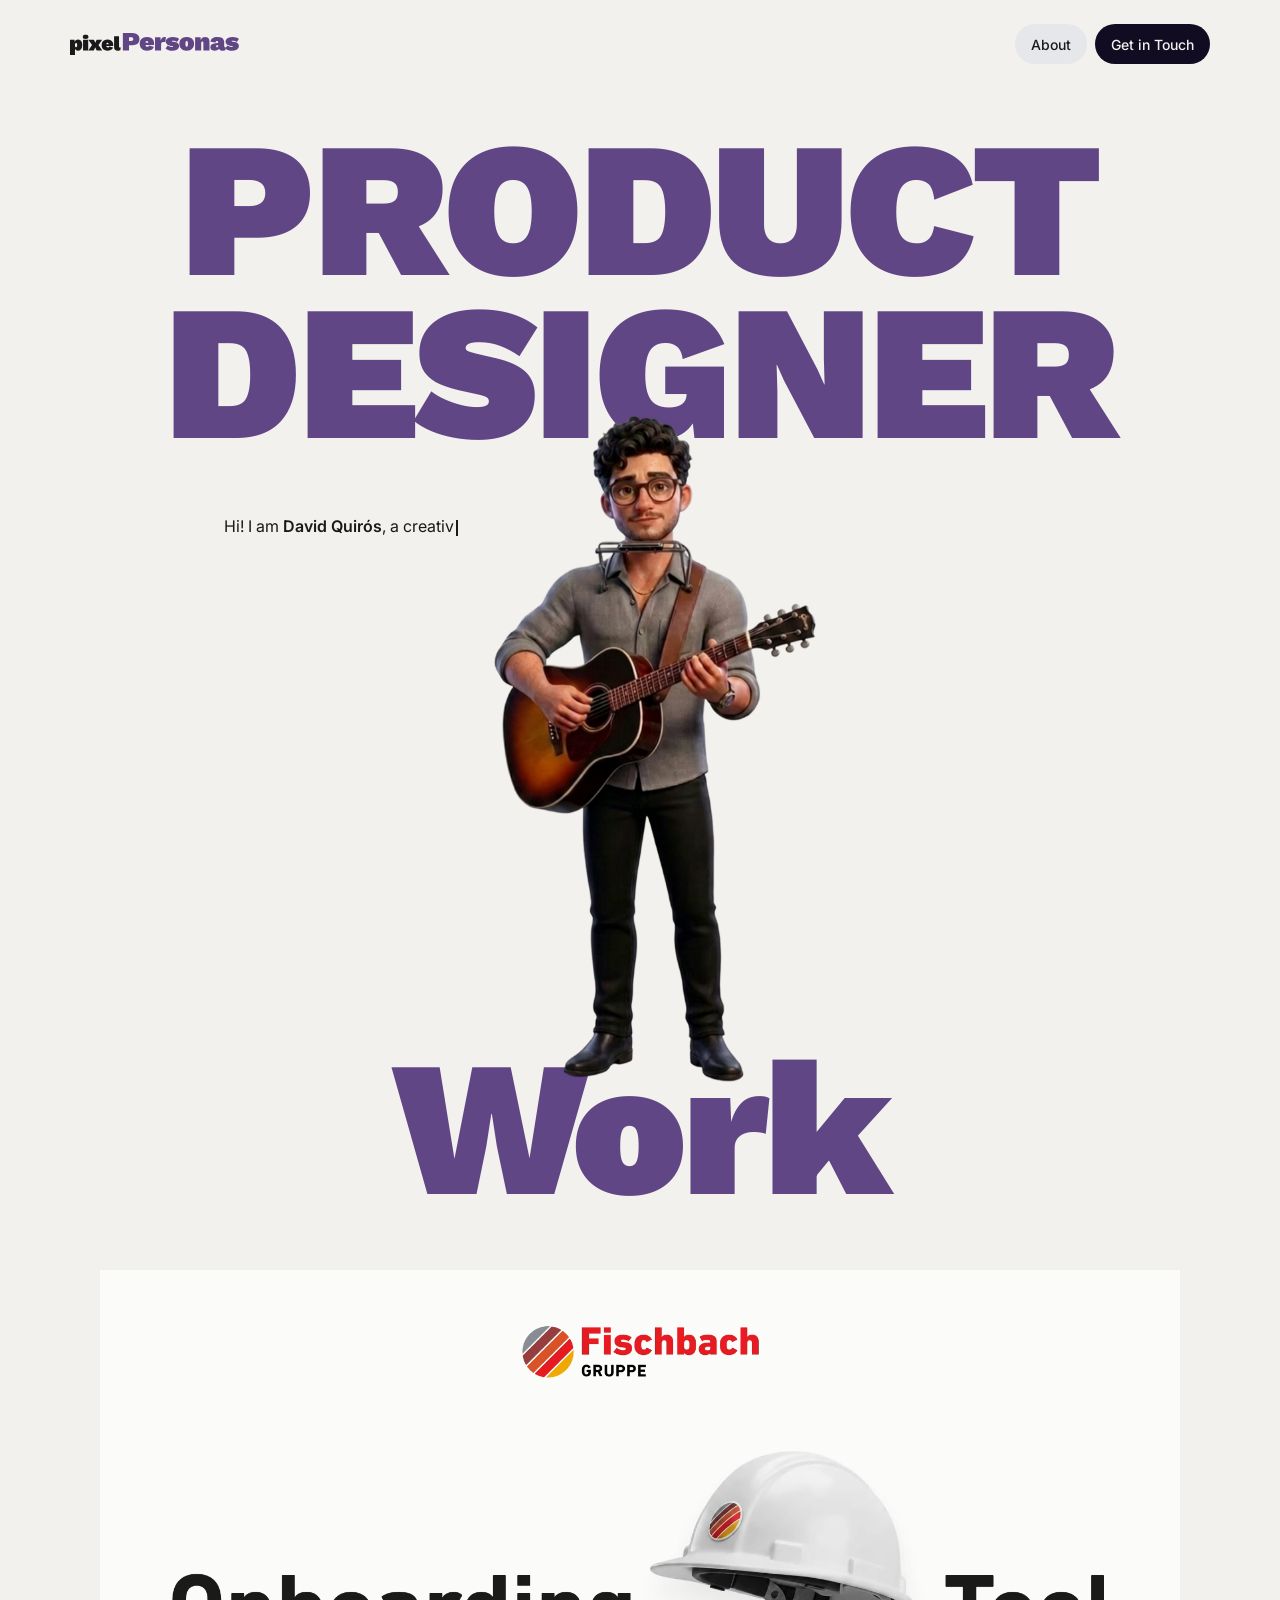
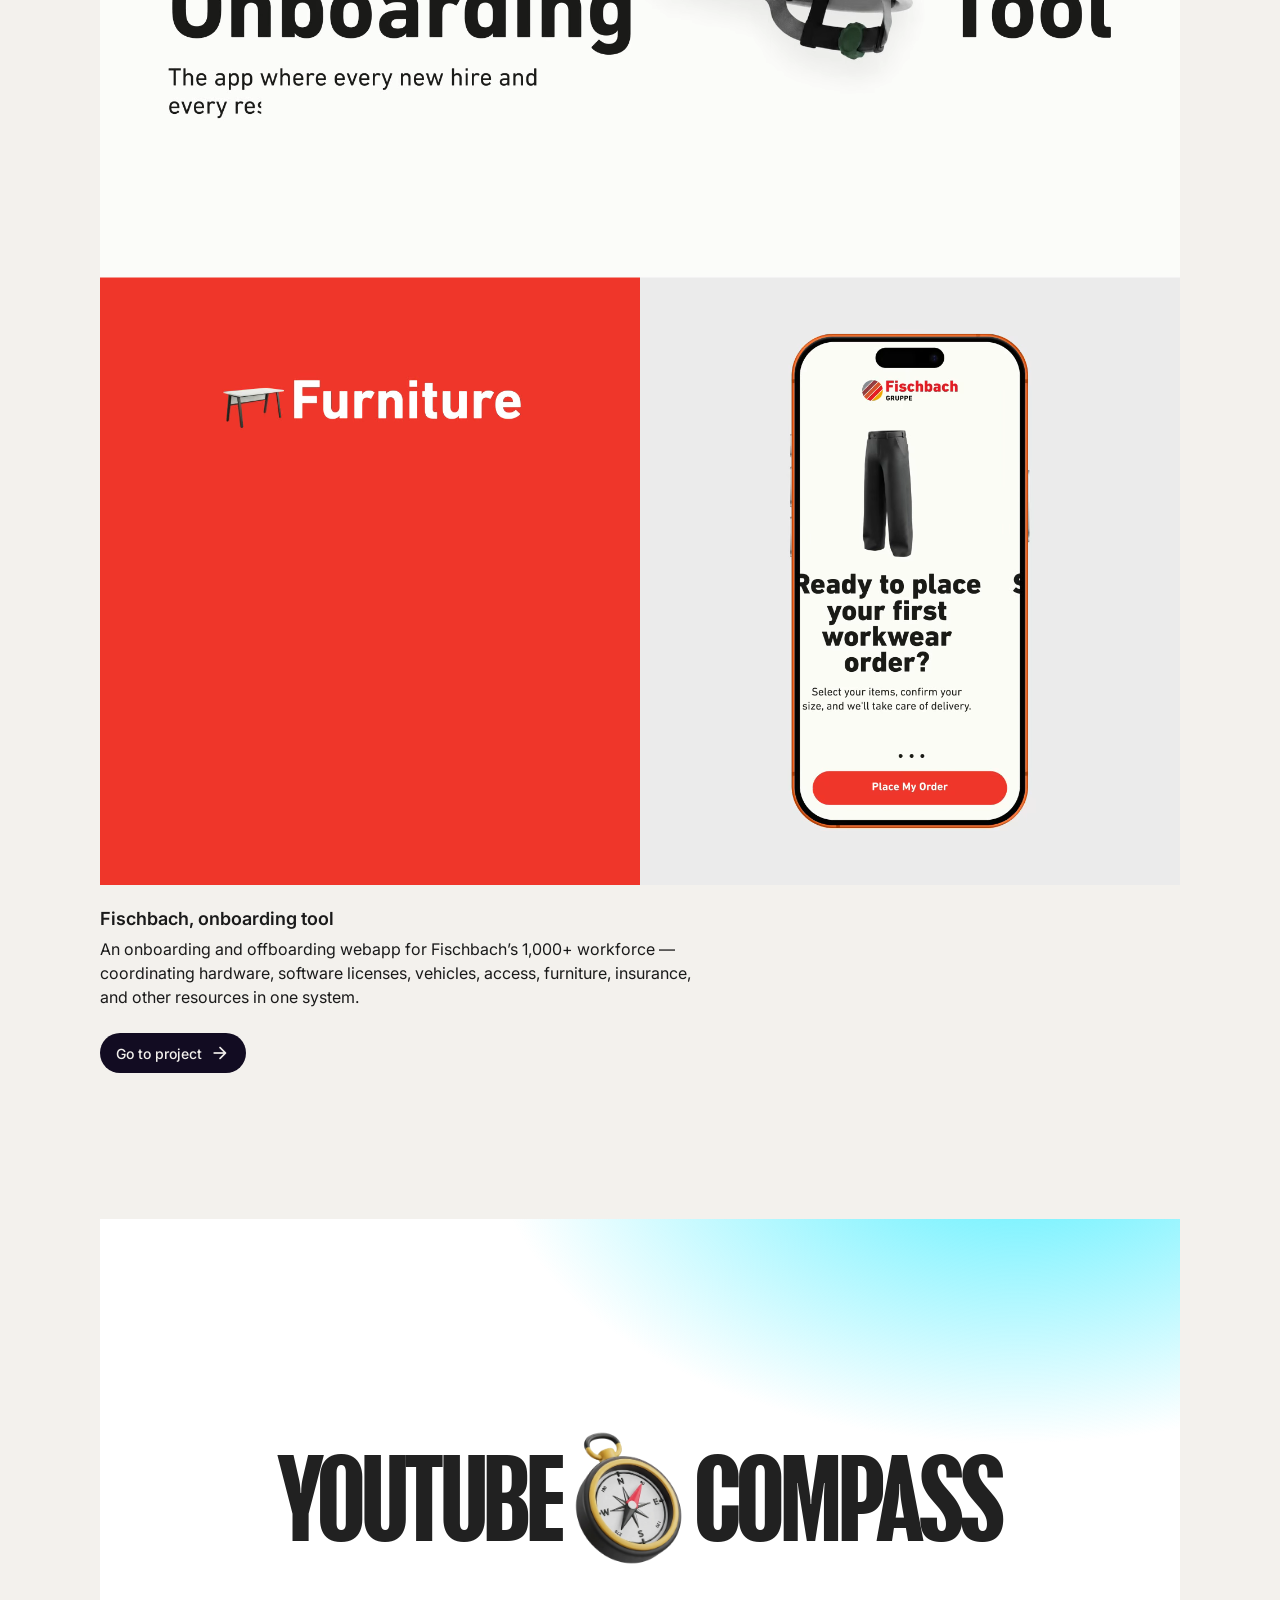
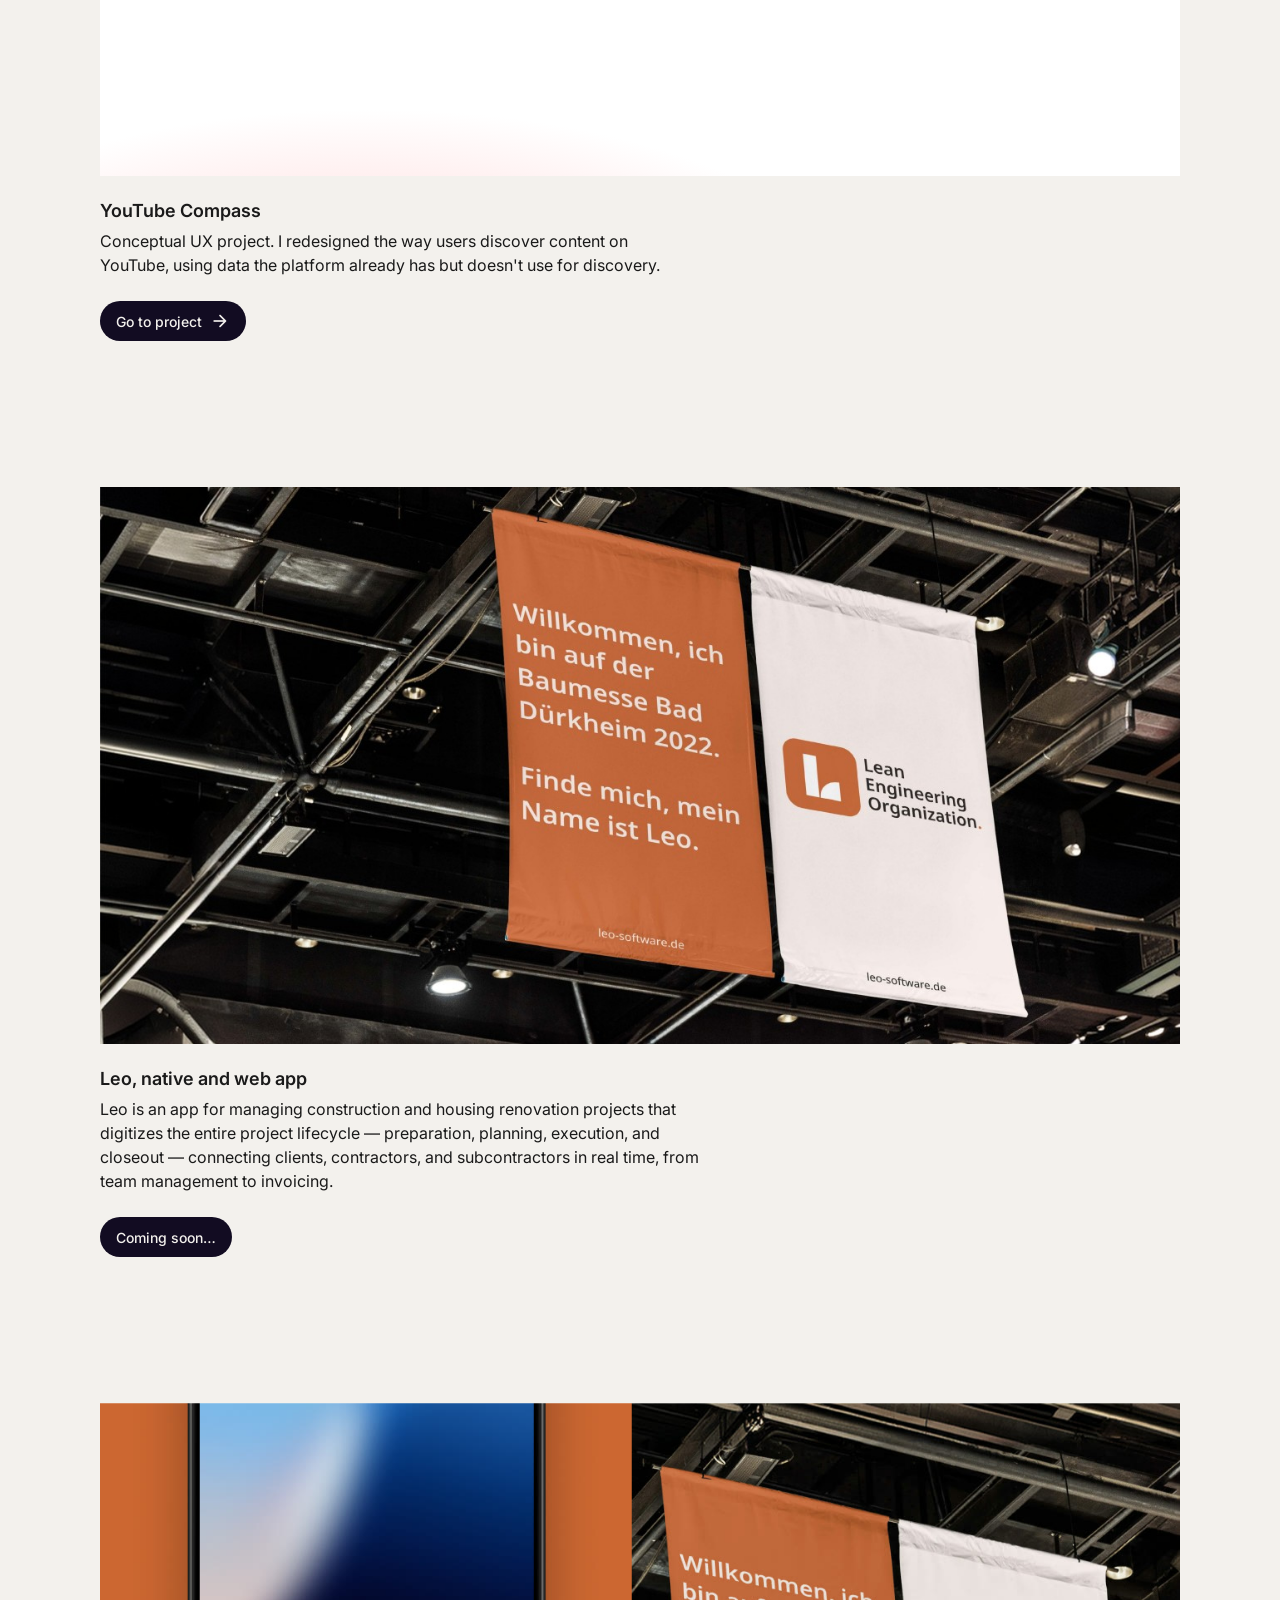
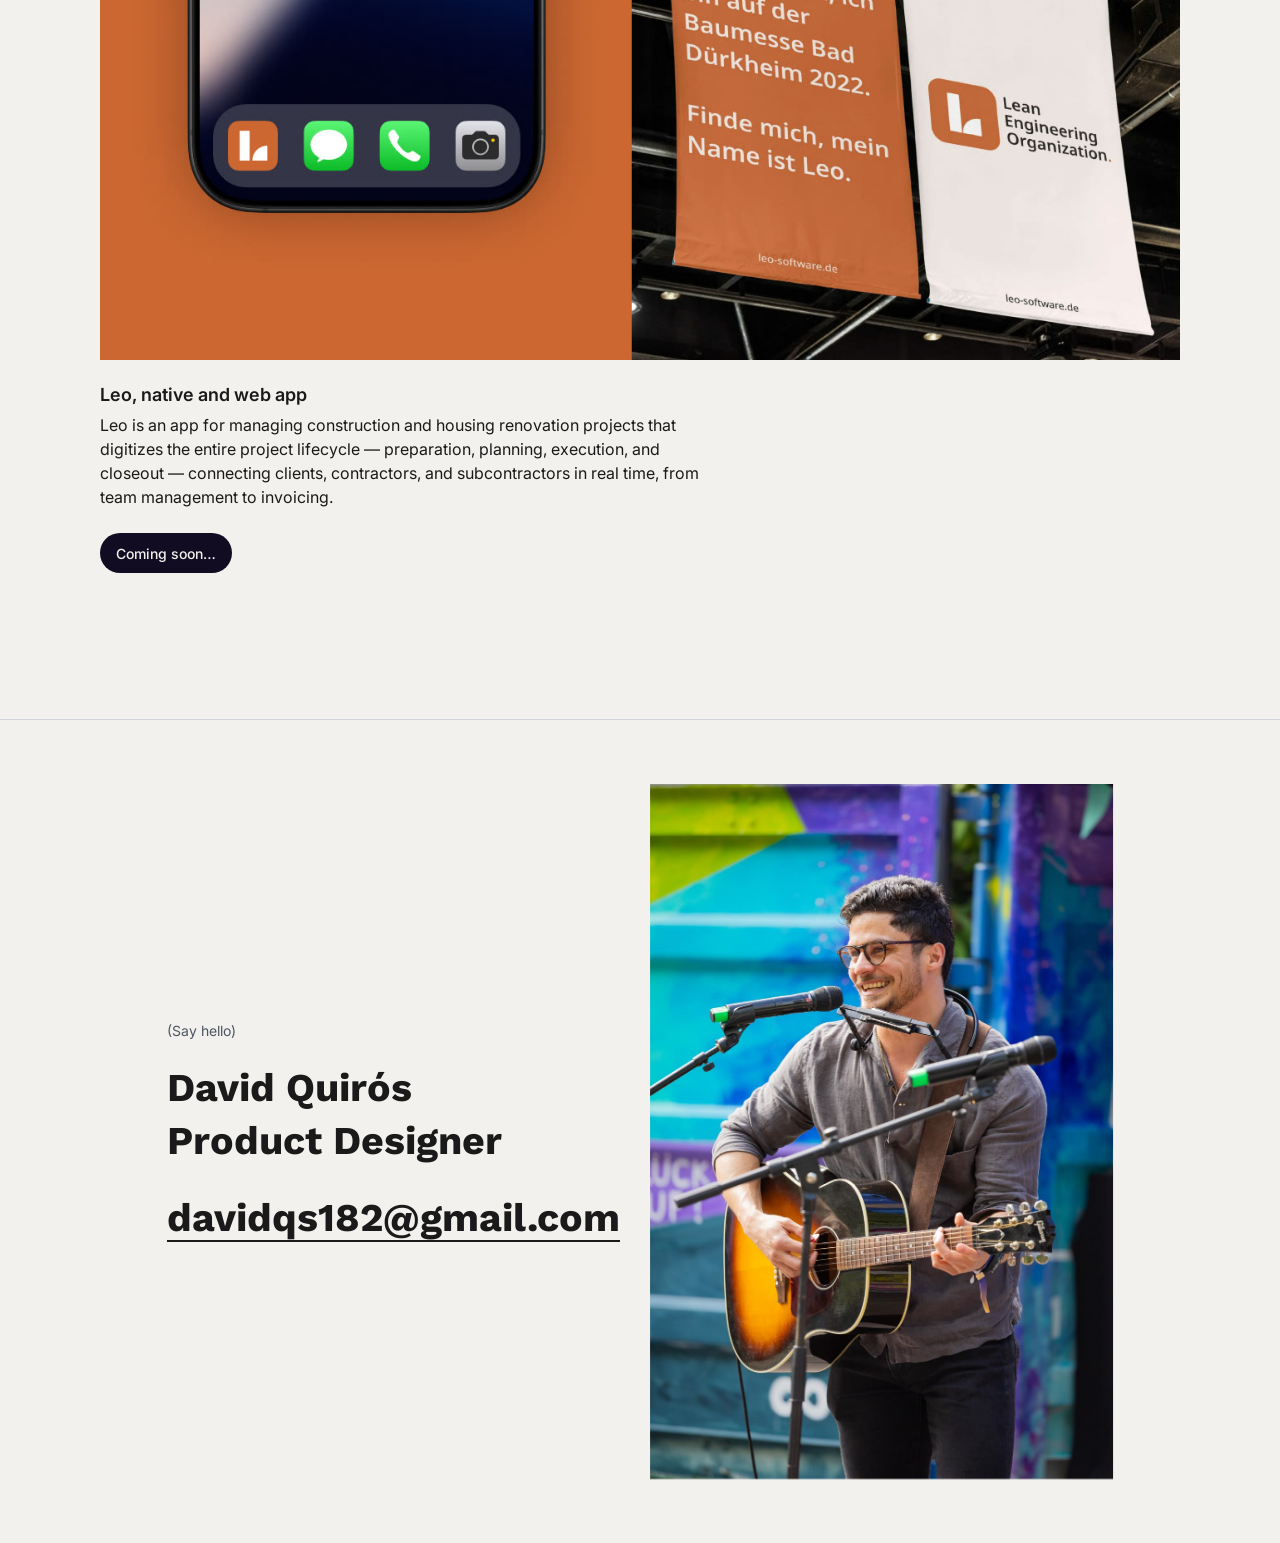
==== commit 67217ad1: "Home: creative "curtain" entrance for the duplicated Leo card's cover New .reveal-split utility — in" ====
--- a/index.html
+++ b/index.html
@@ -281,7 +281,7 @@
 
       <article class="project-card">
         <img
-          class="project-card__image"
+          class="project-card__image reveal-split"
           src="assets/images/work-leo-cover-v2.jpg"
           alt="Mockup de iPhone con el ícono de Leo en el dock, junto a los banners colgando del techo de una feria promocionando el software Leo"
           width="1300"
--- a/css/components.css
+++ b/css/components.css
@@ -394,6 +394,36 @@
     transition: none;
     opacity: 1;
     transform: none;
+  }
+}
+
+/* .reveal-split — variante "cortina" del mismo mecanismo de arriba
+   (mismo .is-inview vía IntersectionObserver, ver js/main.js), pensada
+   para imágenes compuestas de dos mitades (a pedido de David, en la
+   tarjeta de Leo duplicada cuyo cover es mockup de iPhone + banner uno
+   al lado del otro): en vez de fade+slide genérico, la imagen entra
+   como si dos cortinas se abrieran desde el centro hacia los bordes —
+   clip-path arranca en un hilo de 0px de ancho en el medio (inset 50%
+   a cada lado) y se abre a inset 0 (imagen completa). cubic-bezier con
+   overshoot leve (el 1.2 al final de la curva) para que se sienta más
+   "cortina" que un fade plano. */
+.reveal-split {
+  opacity: 0;
+  clip-path: inset(0 50% 0 50%);
+  transition: clip-path 0.9s cubic-bezier(0.16, 1, 0.3, 1),
+    opacity 0.4s ease-out;
+}
+
+.reveal-split.is-inview {
+  opacity: 1;
+  clip-path: inset(0 0 0 0);
+}
+
+@media (prefers-reduced-motion: reduce) {
+  .reveal-split {
+    transition: none;
+    opacity: 1;
+    clip-path: inset(0 0 0 0);
   }
 }
 
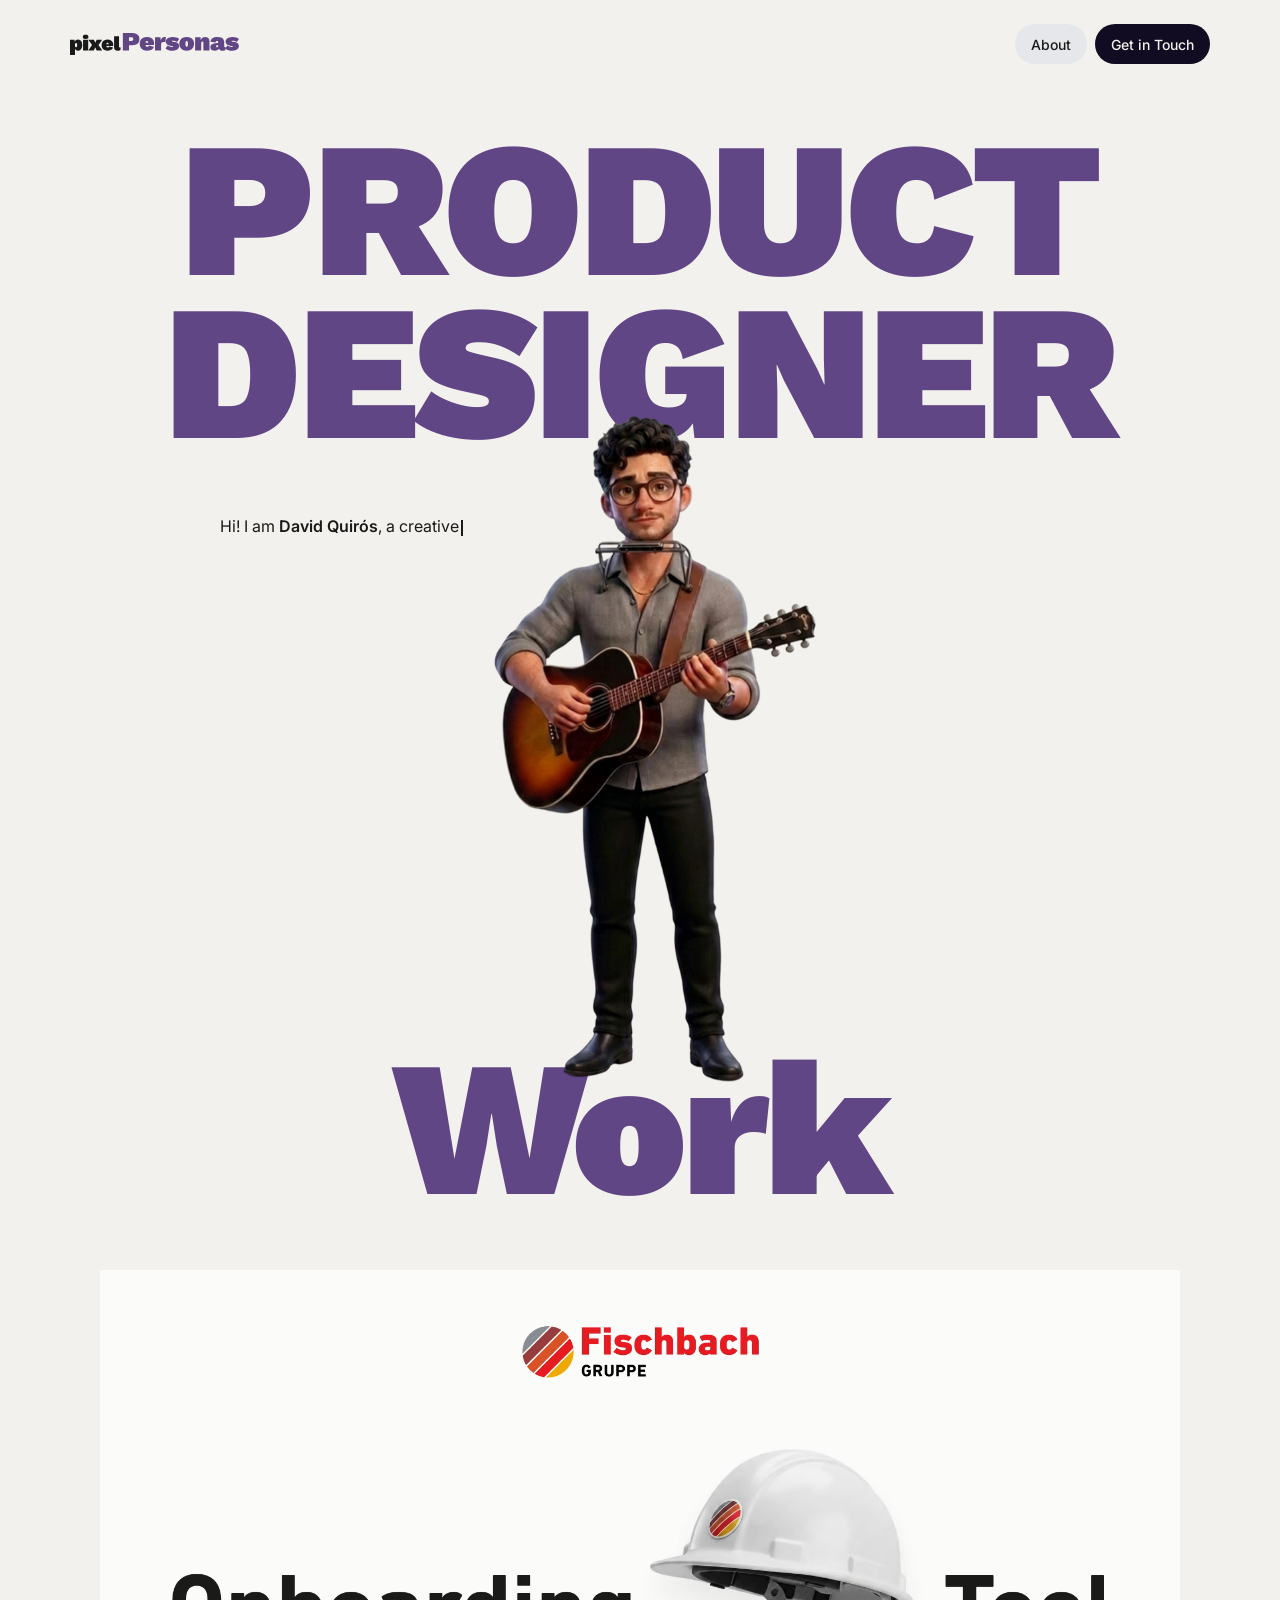
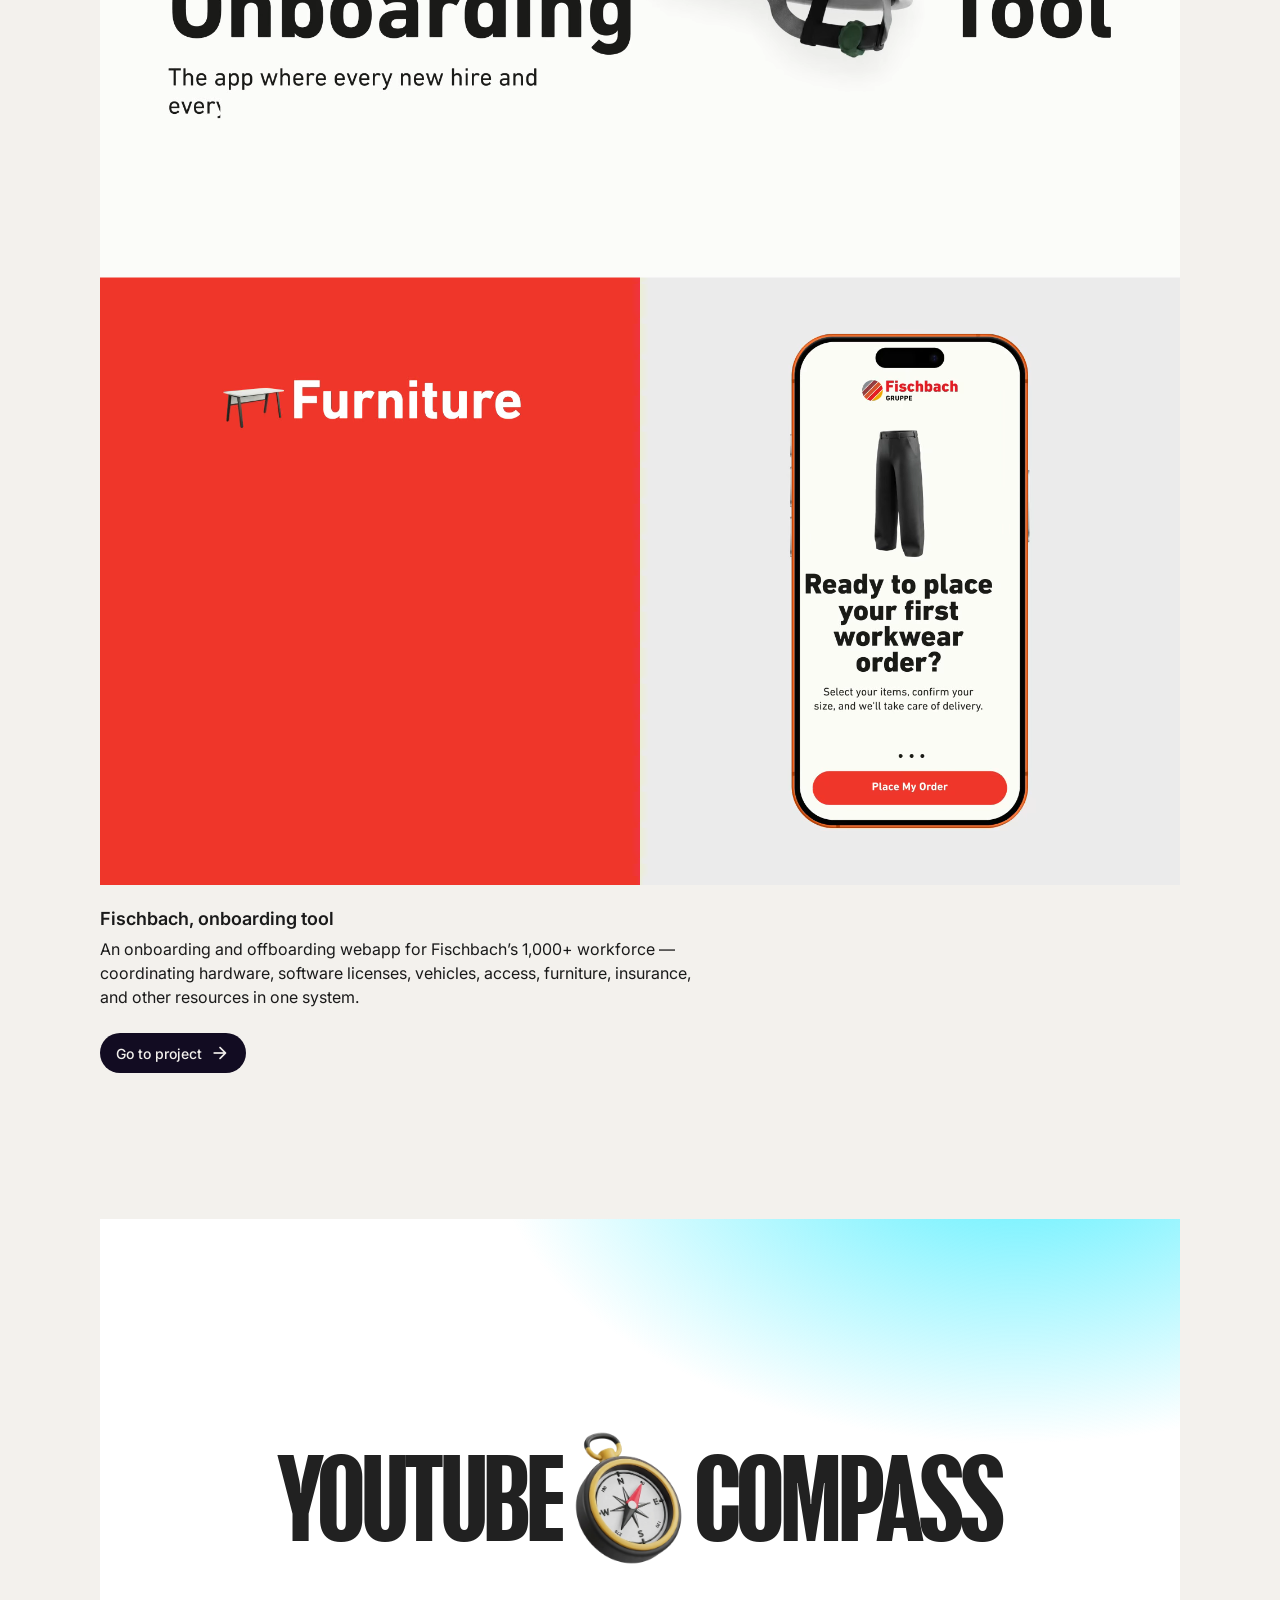
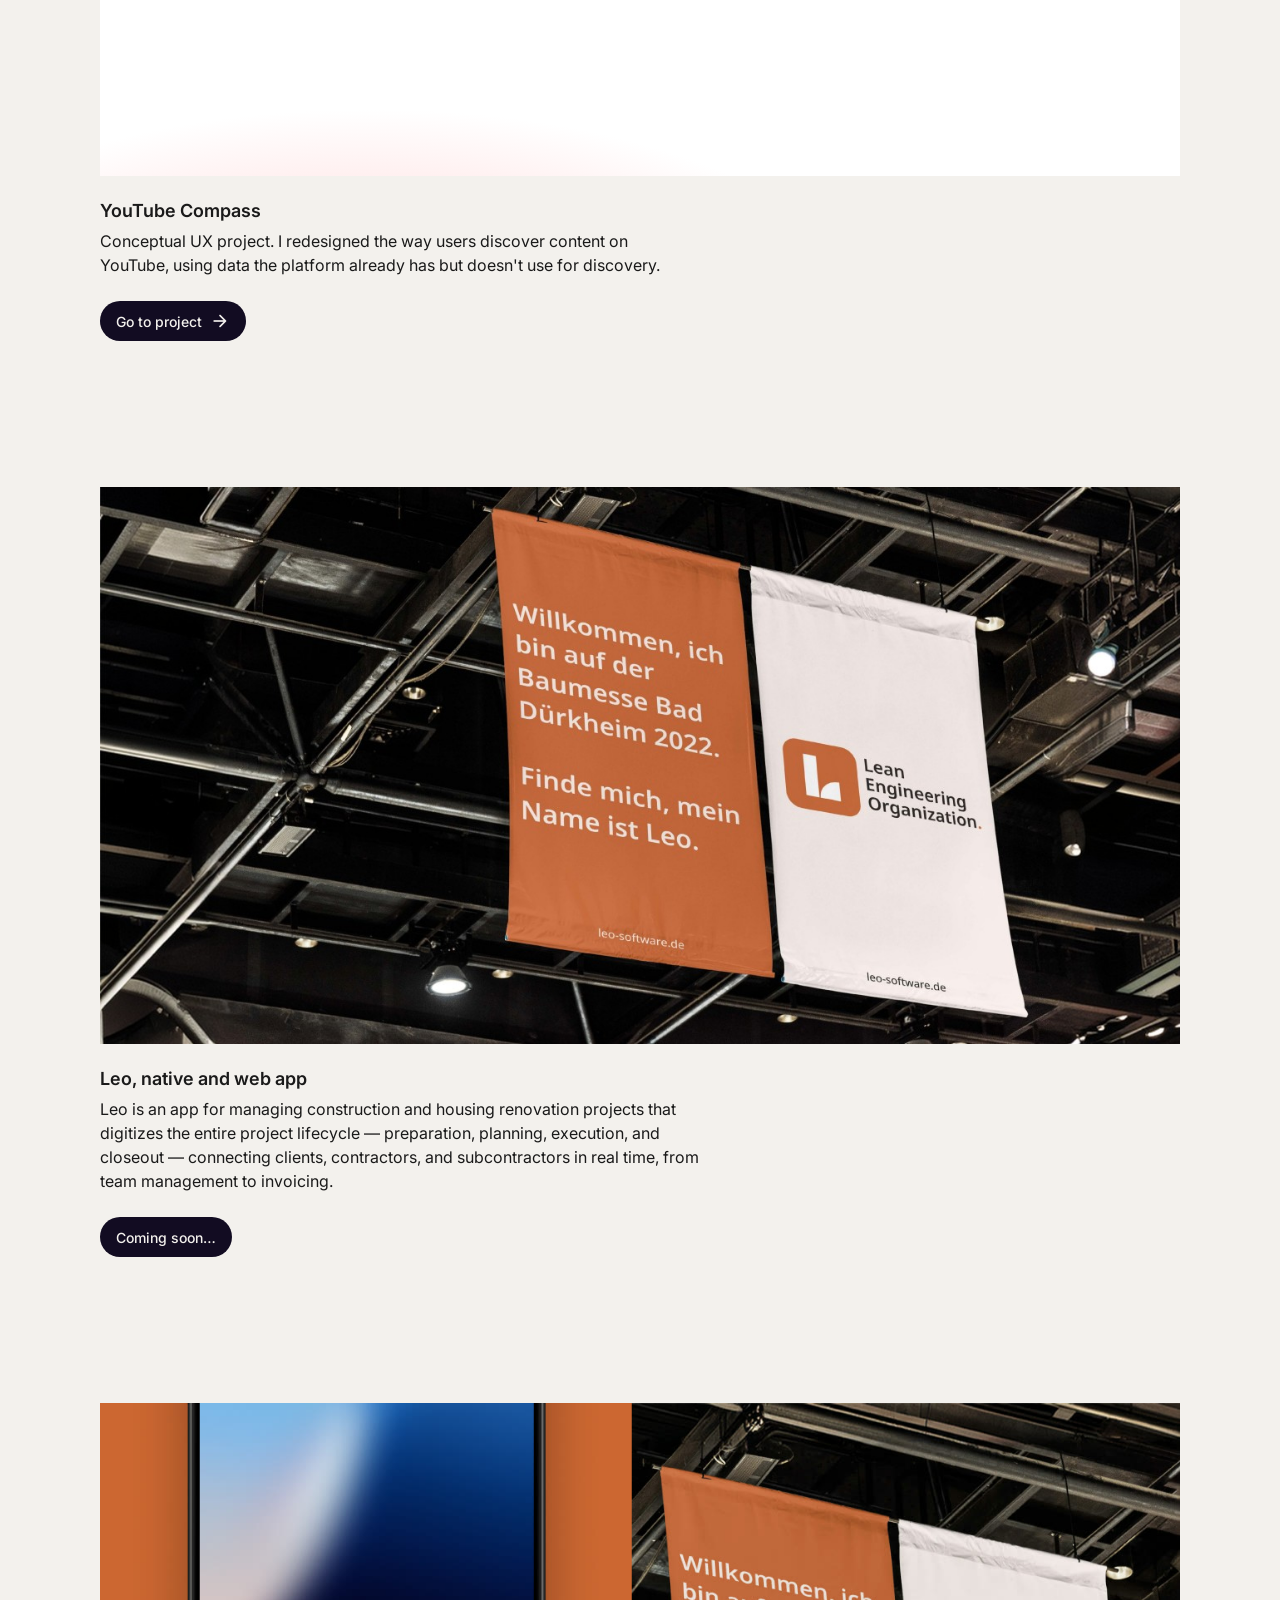
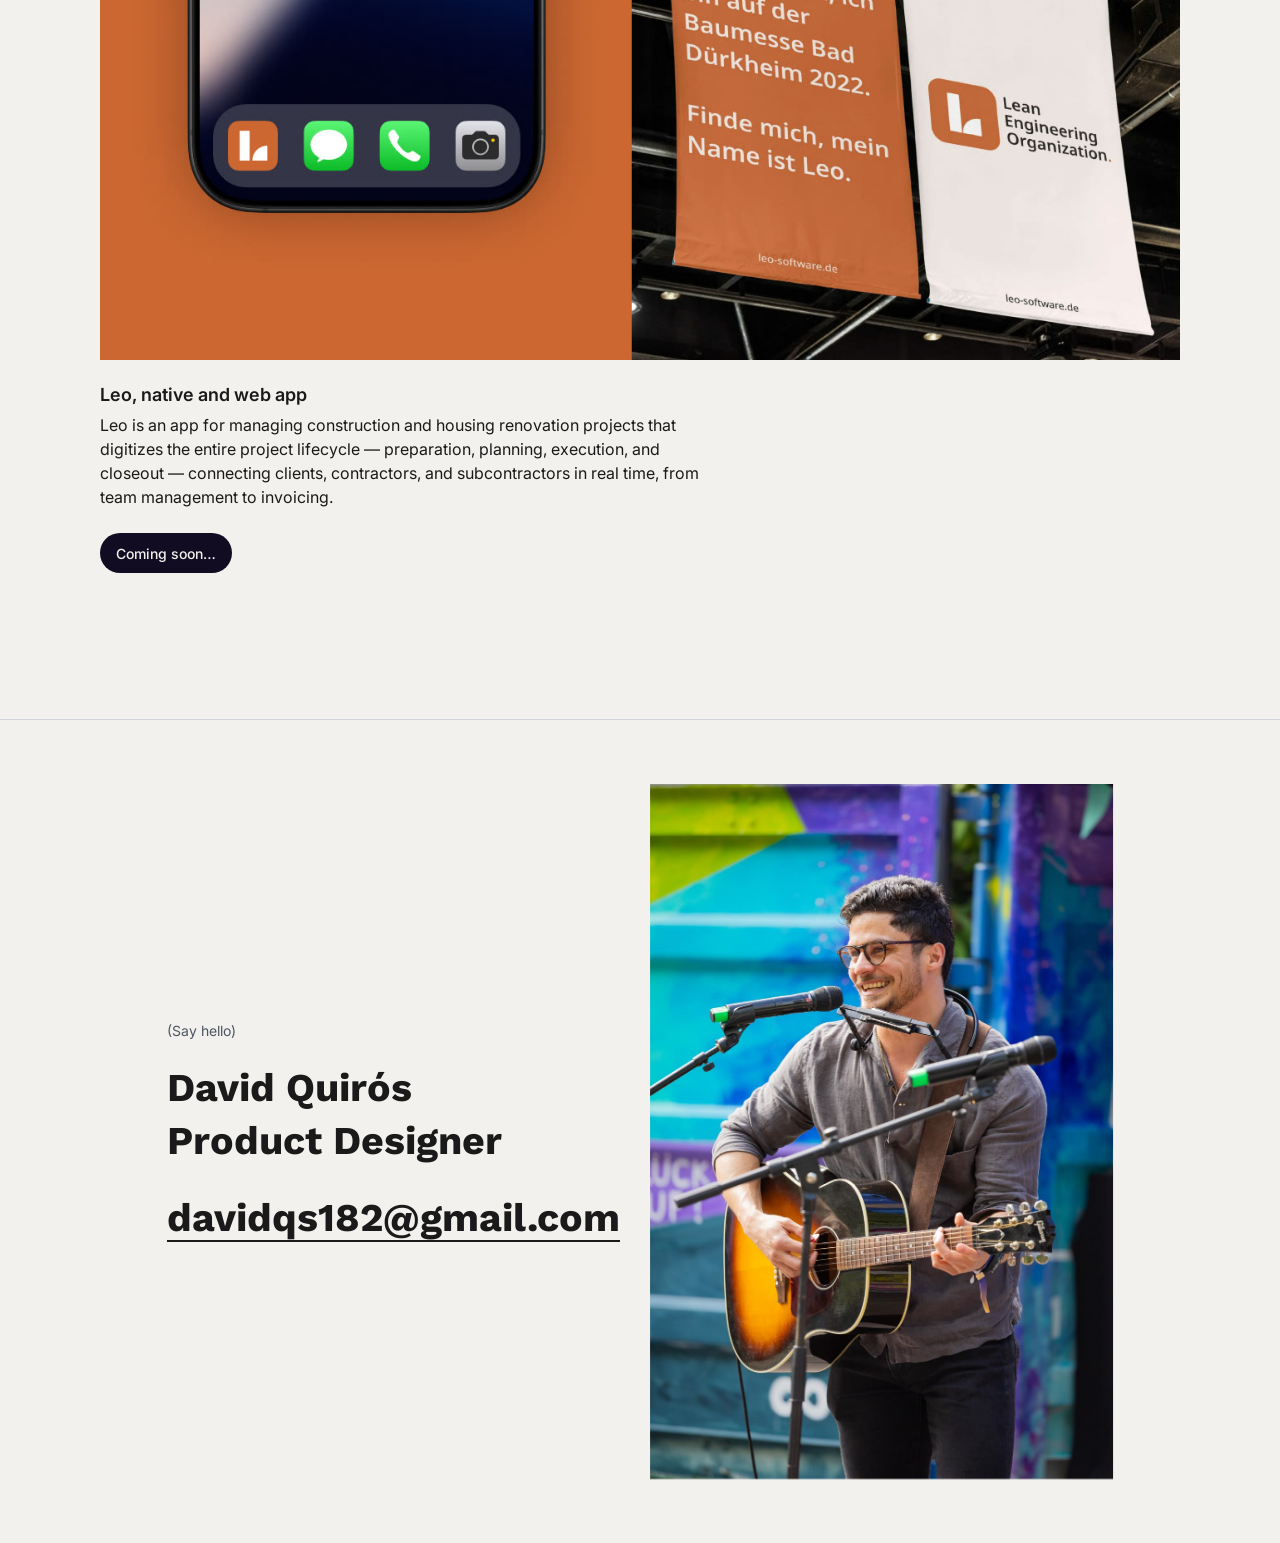
==== commit 066a64df: "Revert "creative curtain entrance" for the duplicated Leo card David didn't like the look — pulling " ====
--- a/index.html
+++ b/index.html
@@ -281,7 +281,7 @@
 
       <article class="project-card">
         <img
-          class="project-card__image reveal-split"
+          class="project-card__image"
           src="assets/images/work-leo-cover-v2.jpg"
           alt="Mockup de iPhone con el ícono de Leo en el dock, junto a los banners colgando del techo de una feria promocionando el software Leo"
           width="1300"
--- a/css/components.css
+++ b/css/components.css
@@ -394,36 +394,6 @@
     transition: none;
     opacity: 1;
     transform: none;
-  }
-}
-
-/* .reveal-split — variante "cortina" del mismo mecanismo de arriba
-   (mismo .is-inview vía IntersectionObserver, ver js/main.js), pensada
-   para imágenes compuestas de dos mitades (a pedido de David, en la
-   tarjeta de Leo duplicada cuyo cover es mockup de iPhone + banner uno
-   al lado del otro): en vez de fade+slide genérico, la imagen entra
-   como si dos cortinas se abrieran desde el centro hacia los bordes —
-   clip-path arranca en un hilo de 0px de ancho en el medio (inset 50%
-   a cada lado) y se abre a inset 0 (imagen completa). cubic-bezier con
-   overshoot leve (el 1.2 al final de la curva) para que se sienta más
-   "cortina" que un fade plano. */
-.reveal-split {
-  opacity: 0;
-  clip-path: inset(0 50% 0 50%);
-  transition: clip-path 0.9s cubic-bezier(0.16, 1, 0.3, 1),
-    opacity 0.4s ease-out;
-}
-
-.reveal-split.is-inview {
-  opacity: 1;
-  clip-path: inset(0 0 0 0);
-}
-
-@media (prefers-reduced-motion: reduce) {
-  .reveal-split {
-    transition: none;
-    opacity: 1;
-    clip-path: inset(0 0 0 0);
   }
 }
 
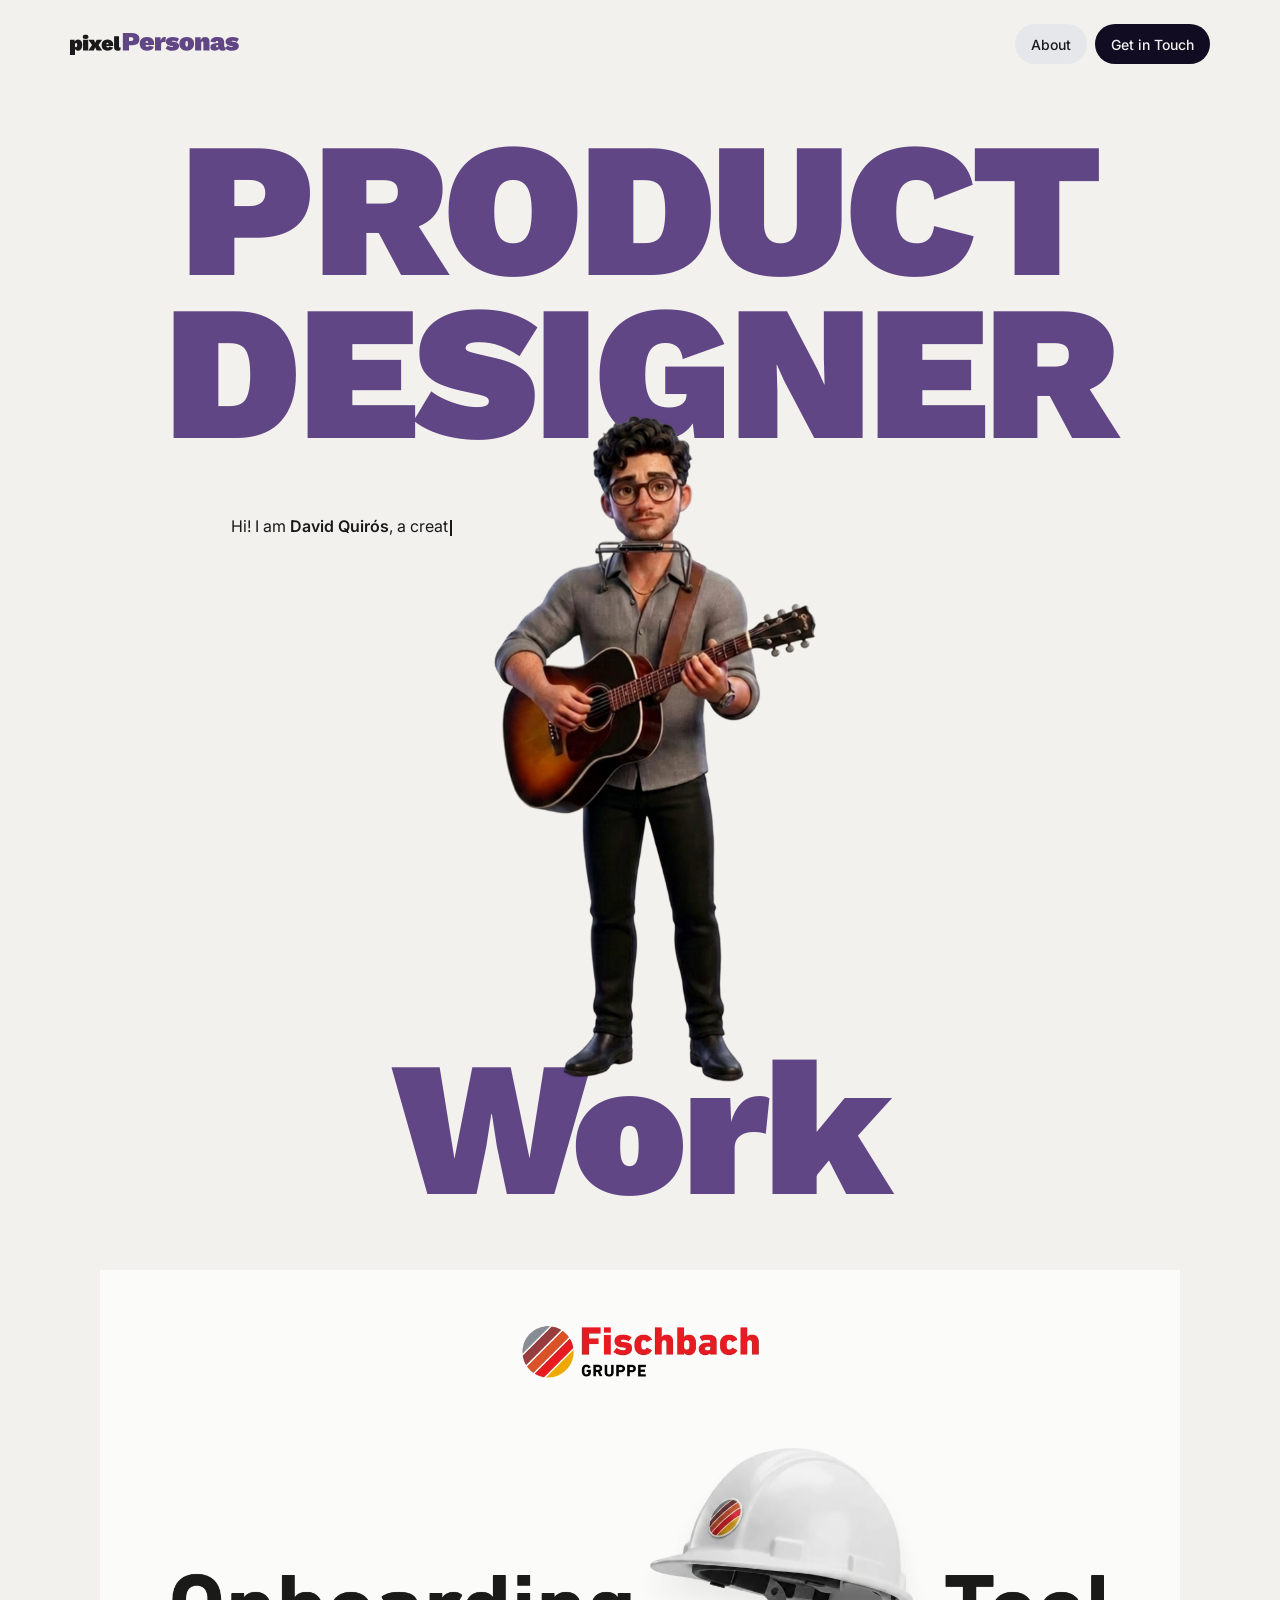
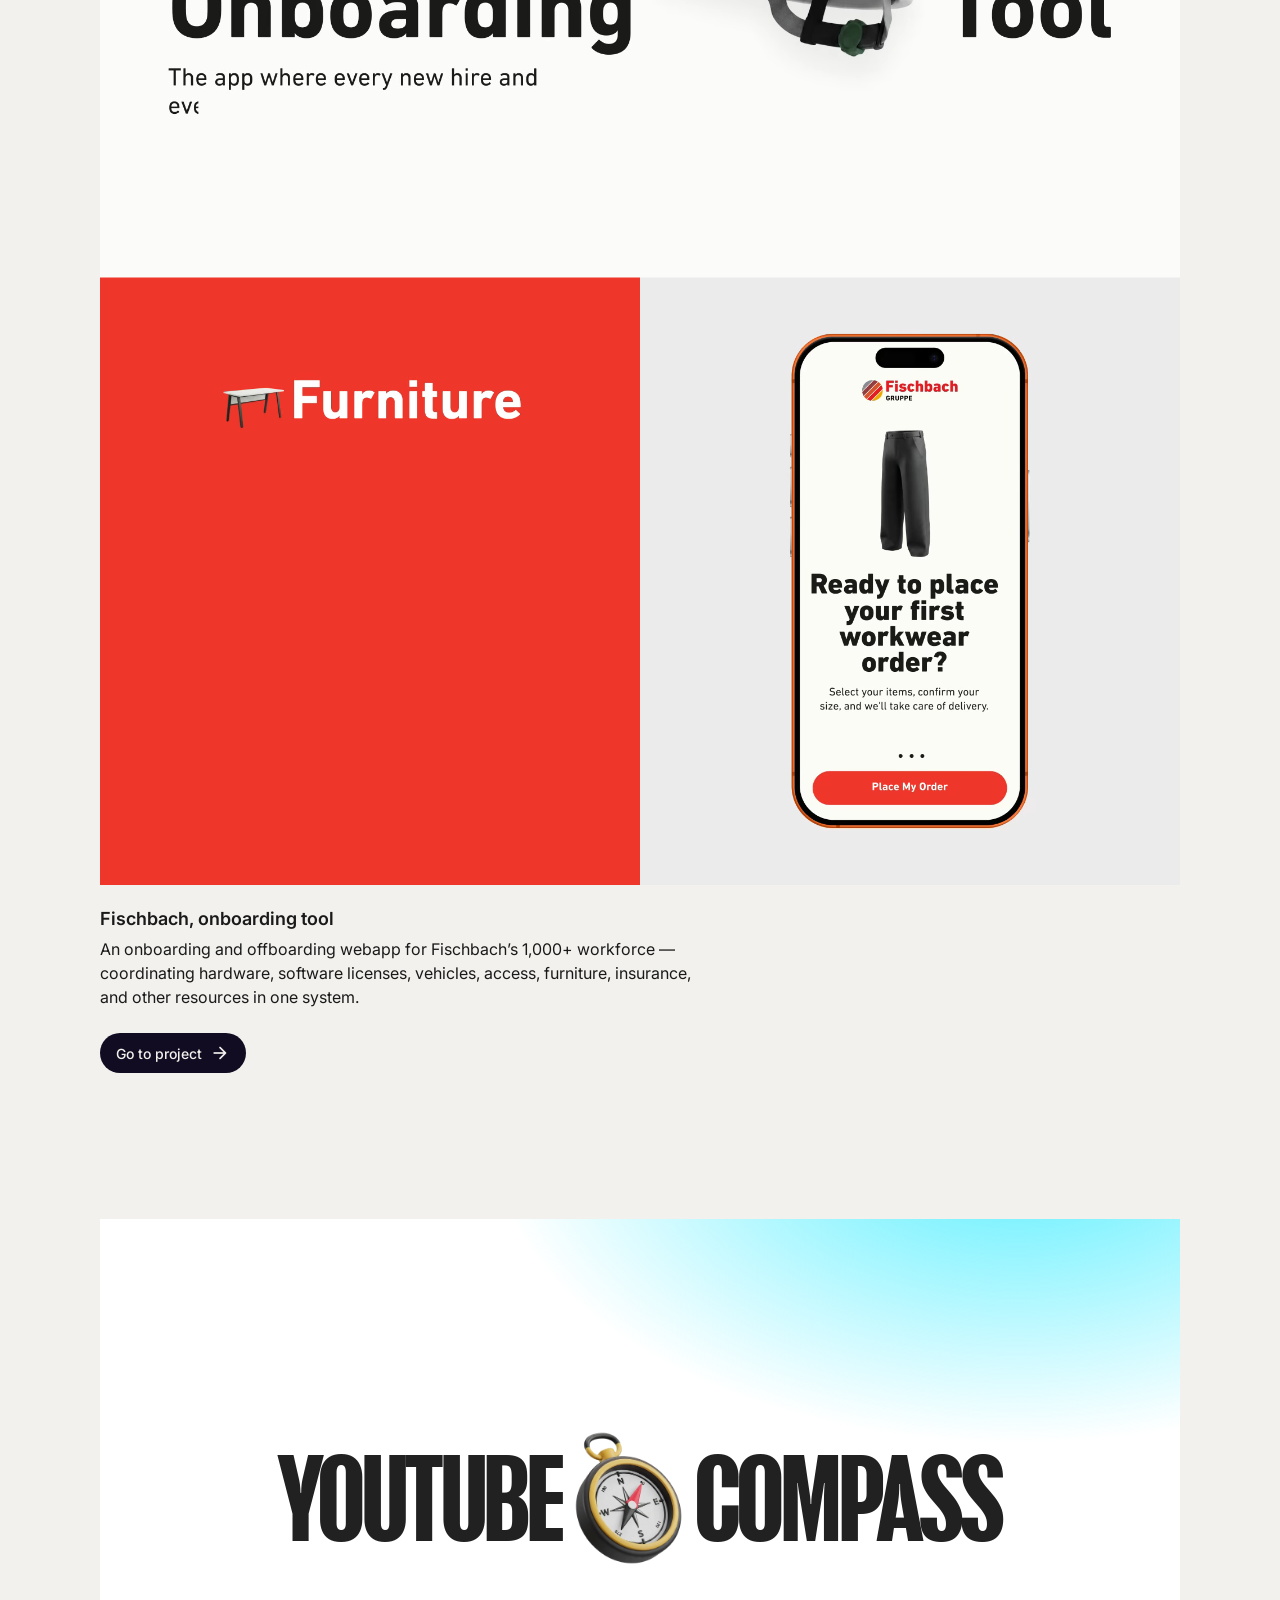
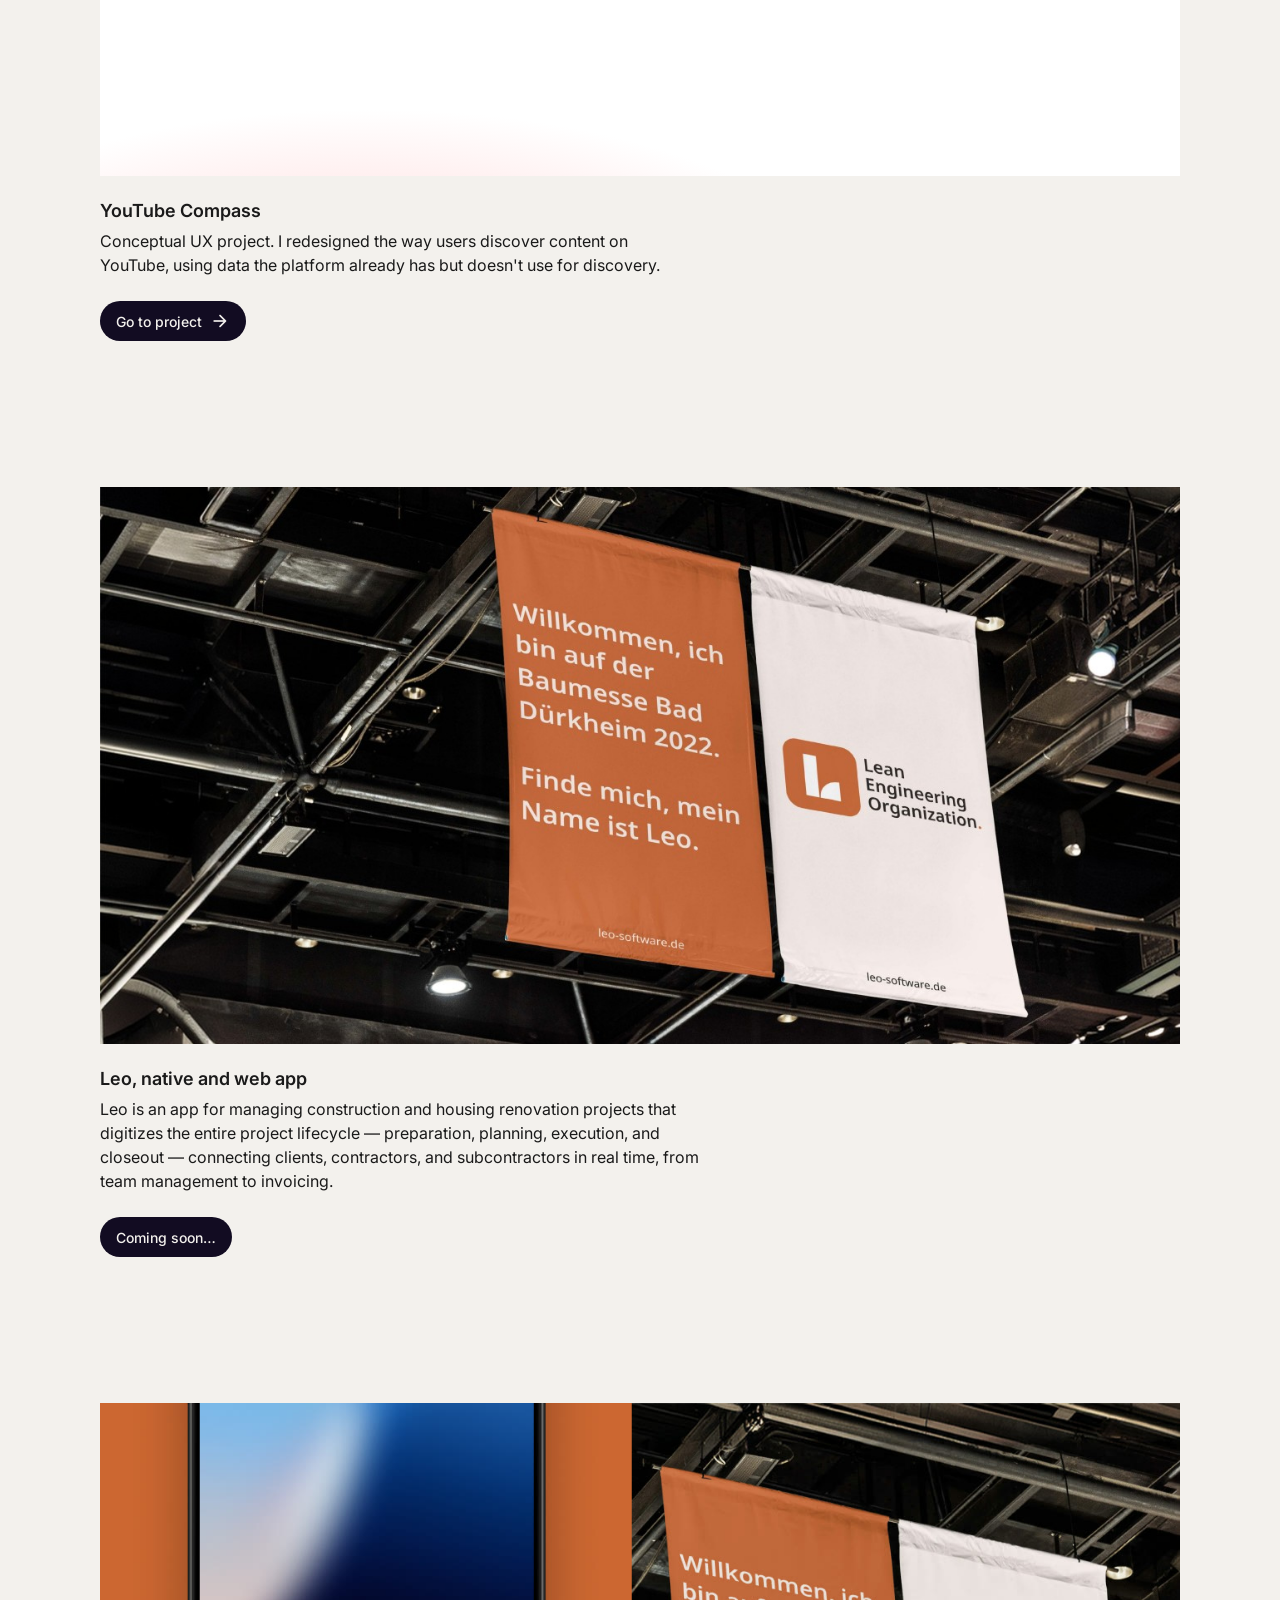
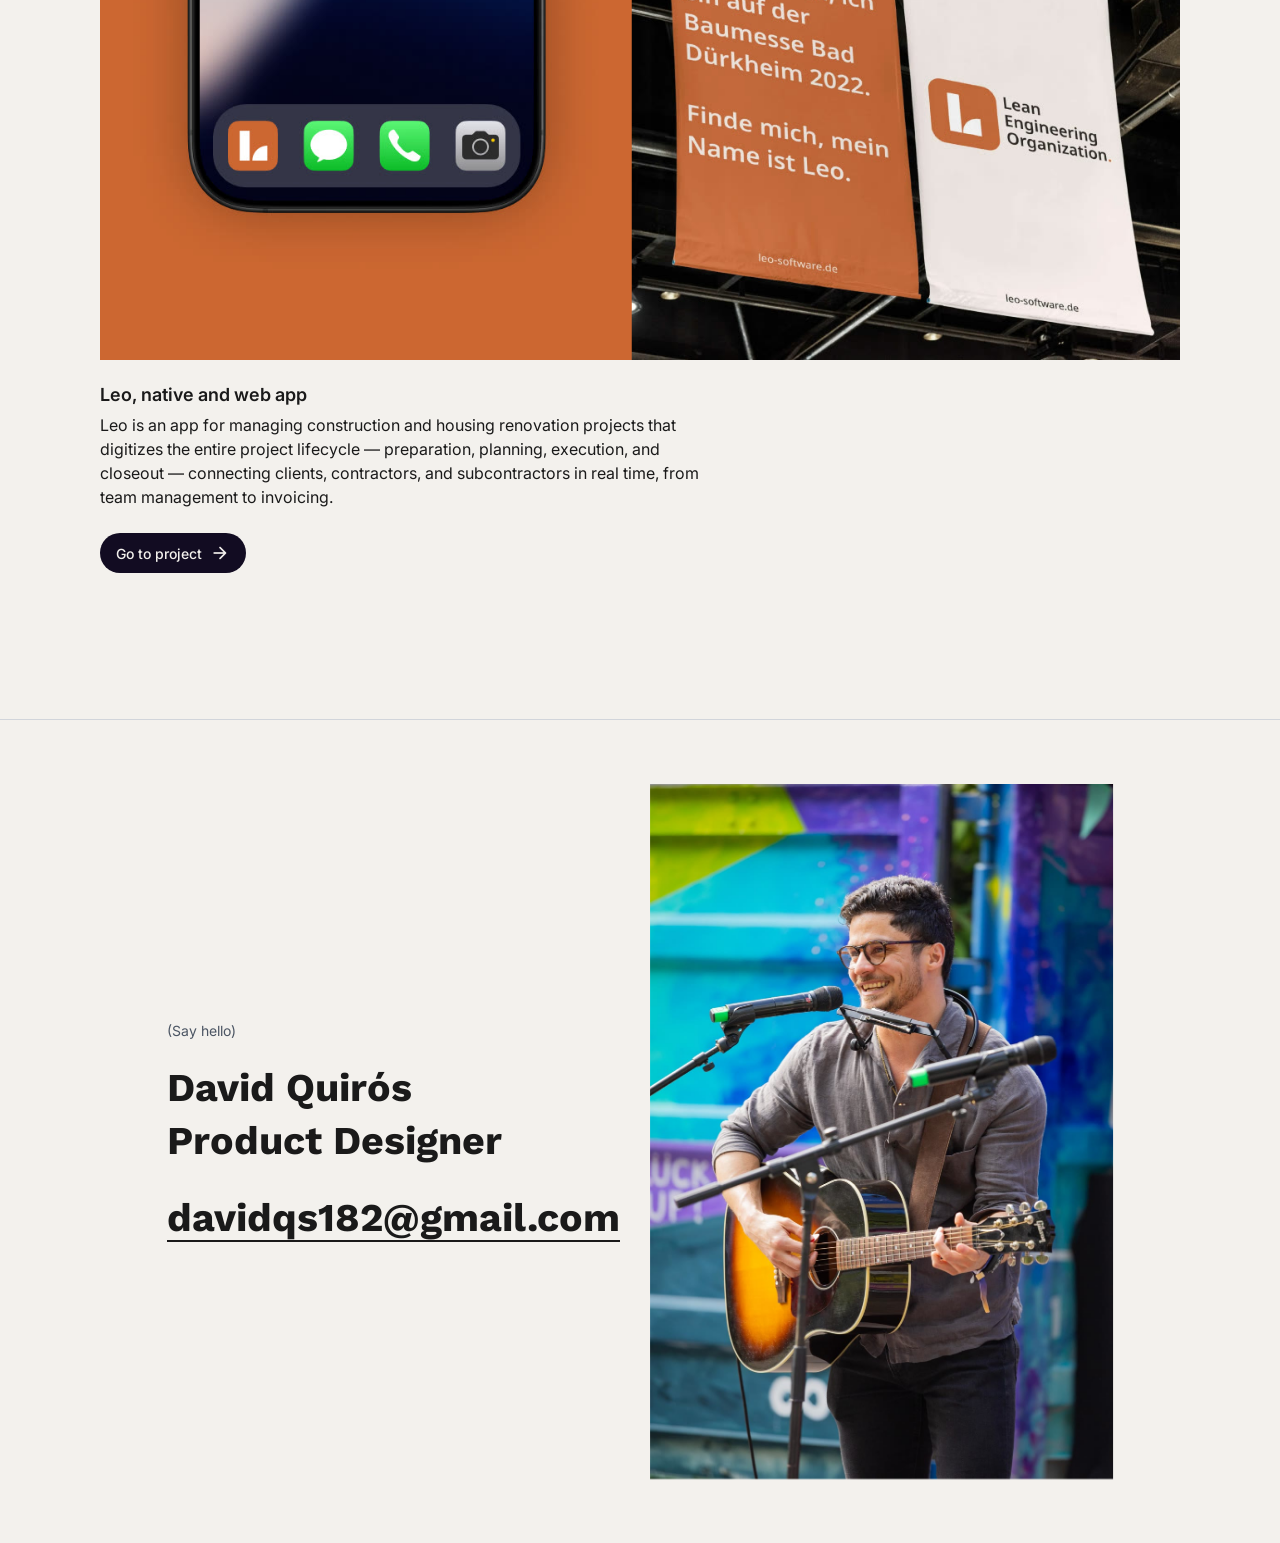
==== commit eae98352: "Home: duplicated Leo card links to the new project page "Coming soon…" -> "Go to project" (/project-" ====
--- a/index.html
+++ b/index.html
@@ -296,7 +296,10 @@
           in real time, from team management to invoicing.
         </p>
         <div class="project-card__cta">
-          <a href="#" class="btn btn--dark btn--md">Coming soon…</a>
+          <a href="/project-leo/" class="btn btn--dark btn--md">
+            Go to project
+            <span class="material-symbols-rounded icon-forward" aria-hidden="true">arrow_forward</span>
+          </a>
         </div>
       </article>
     </section>
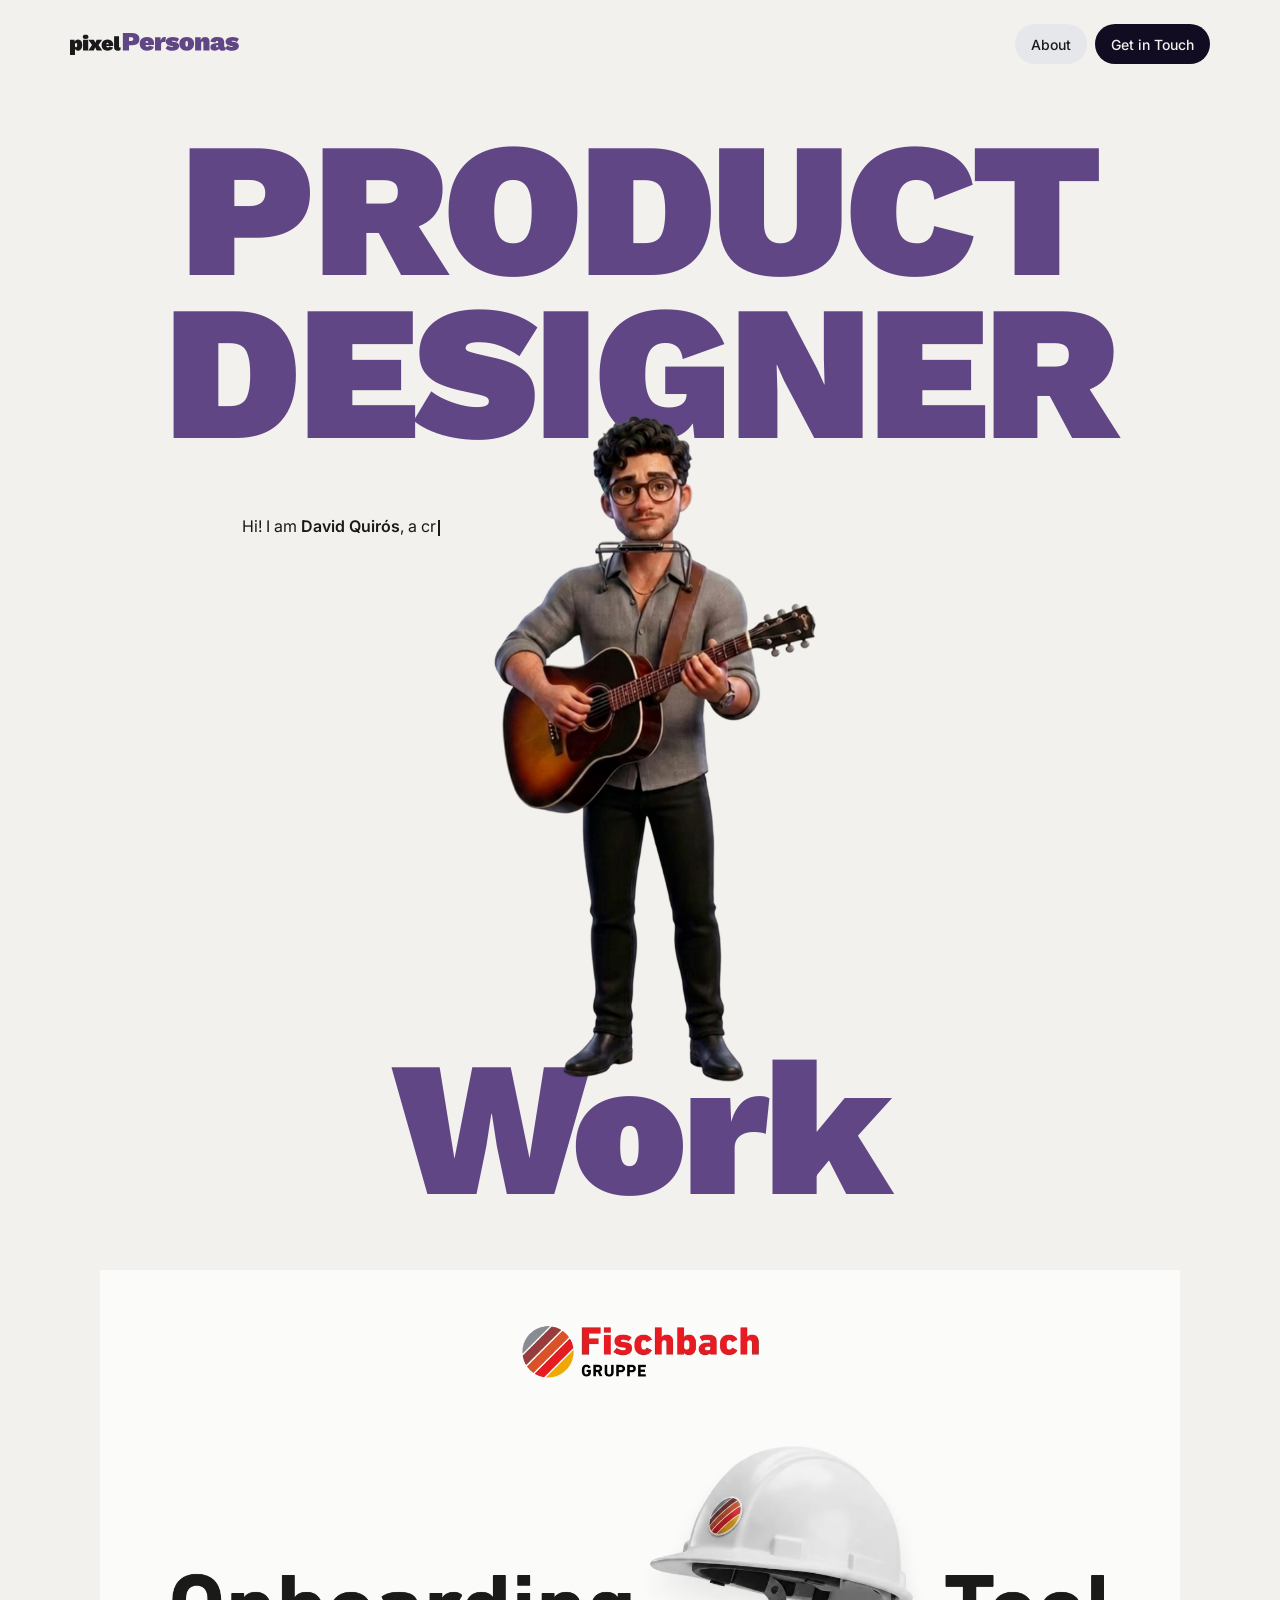
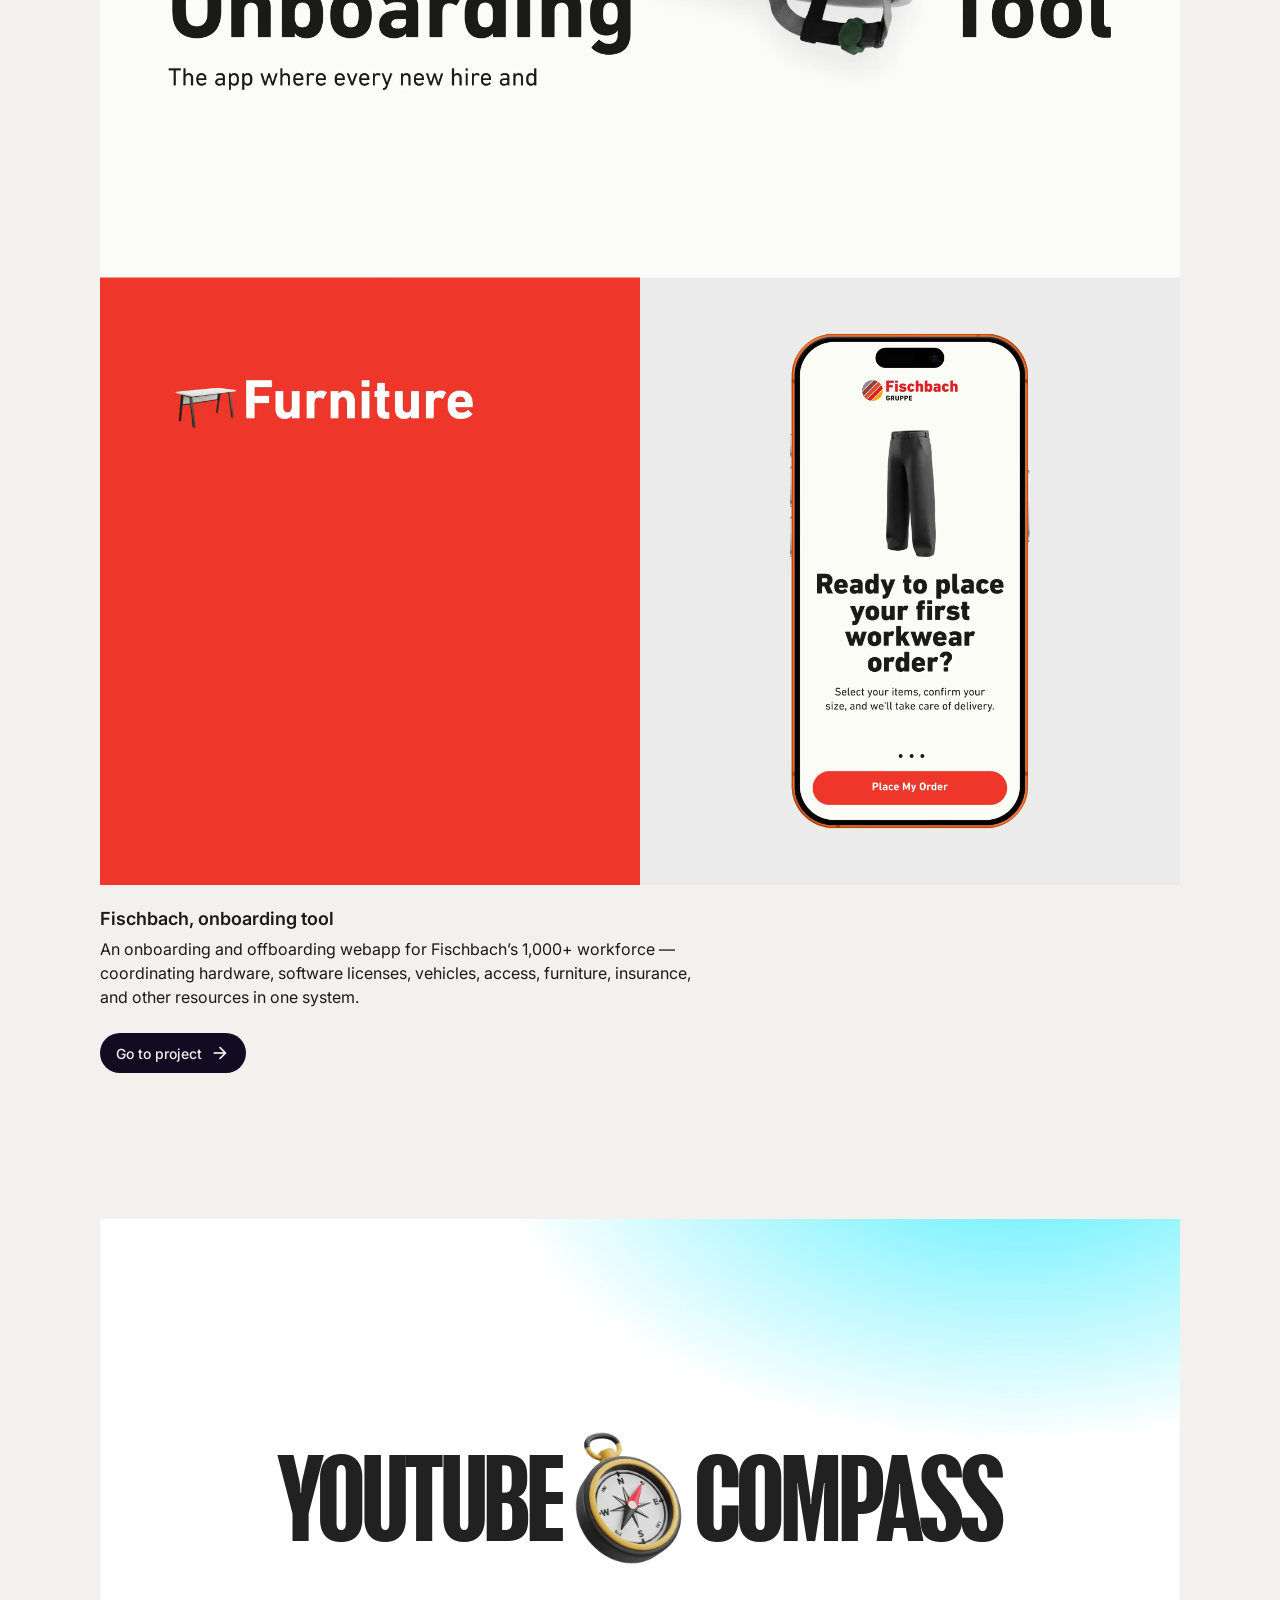
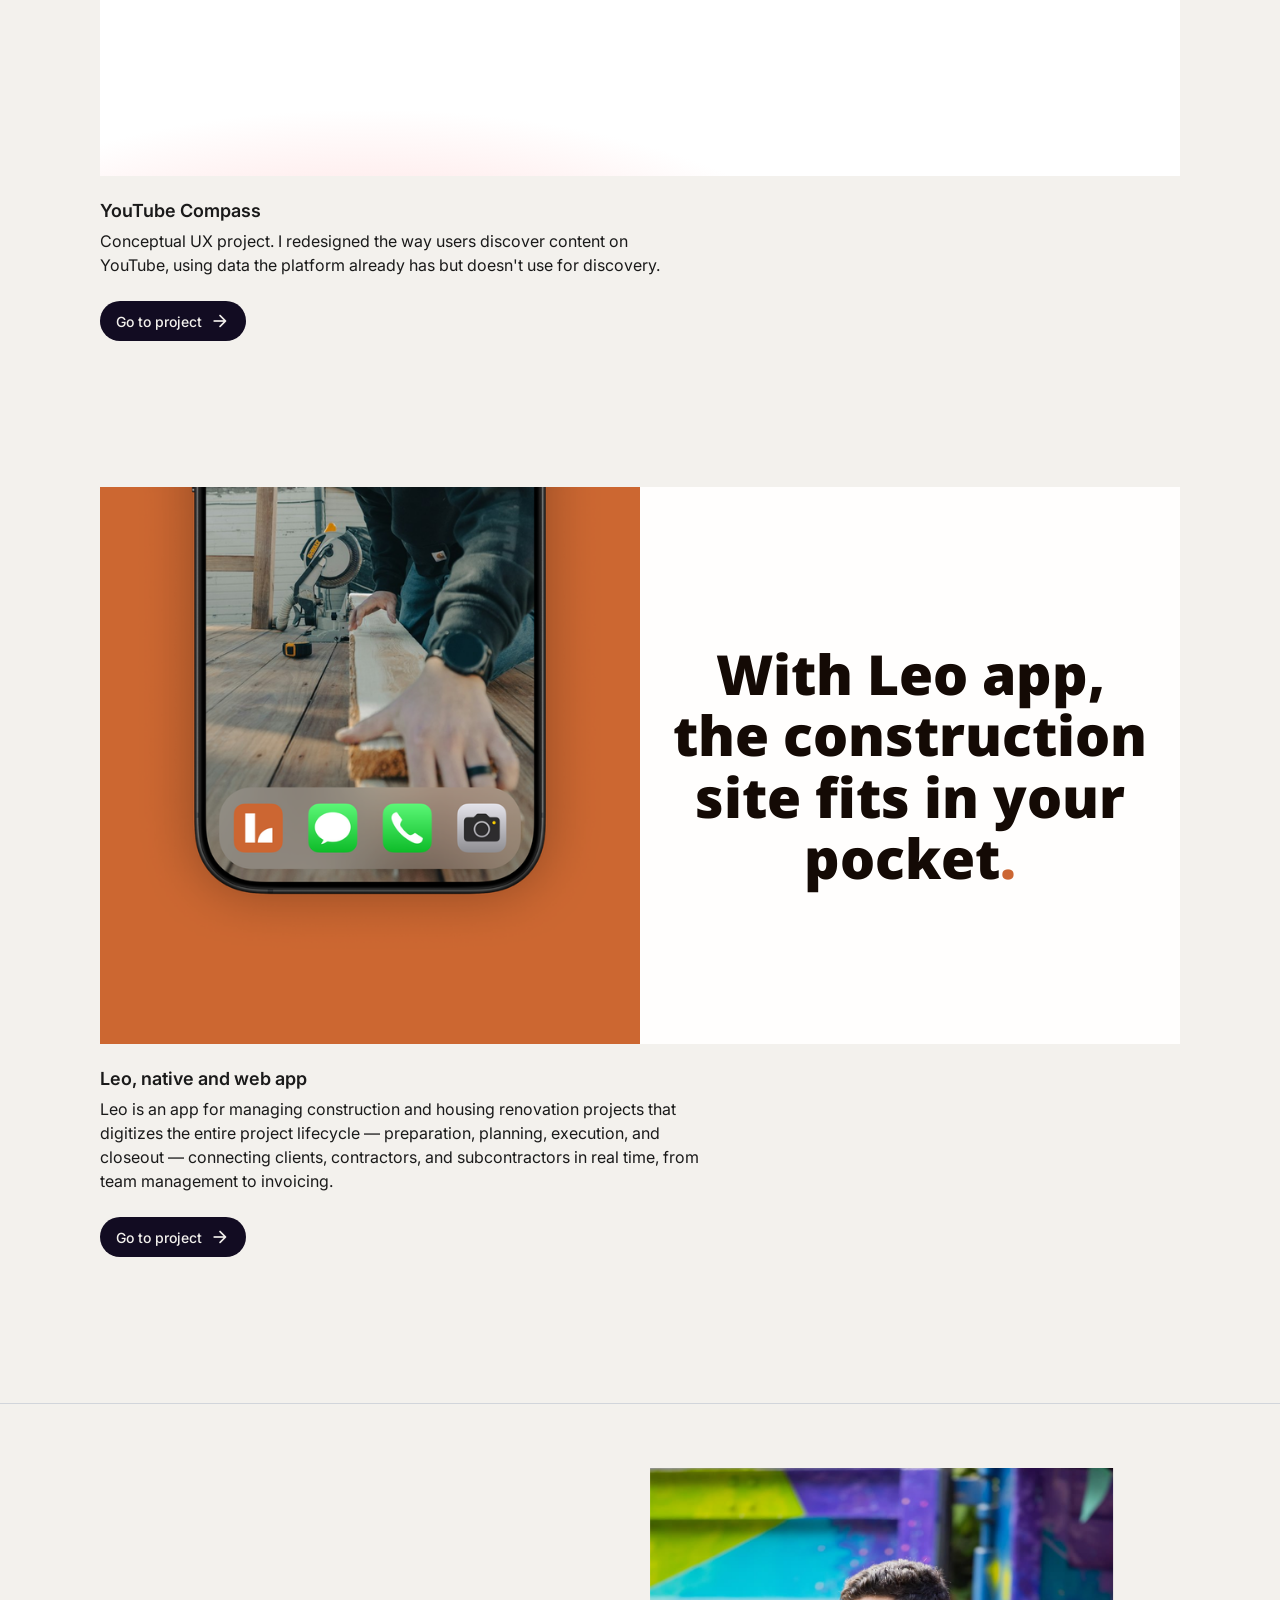
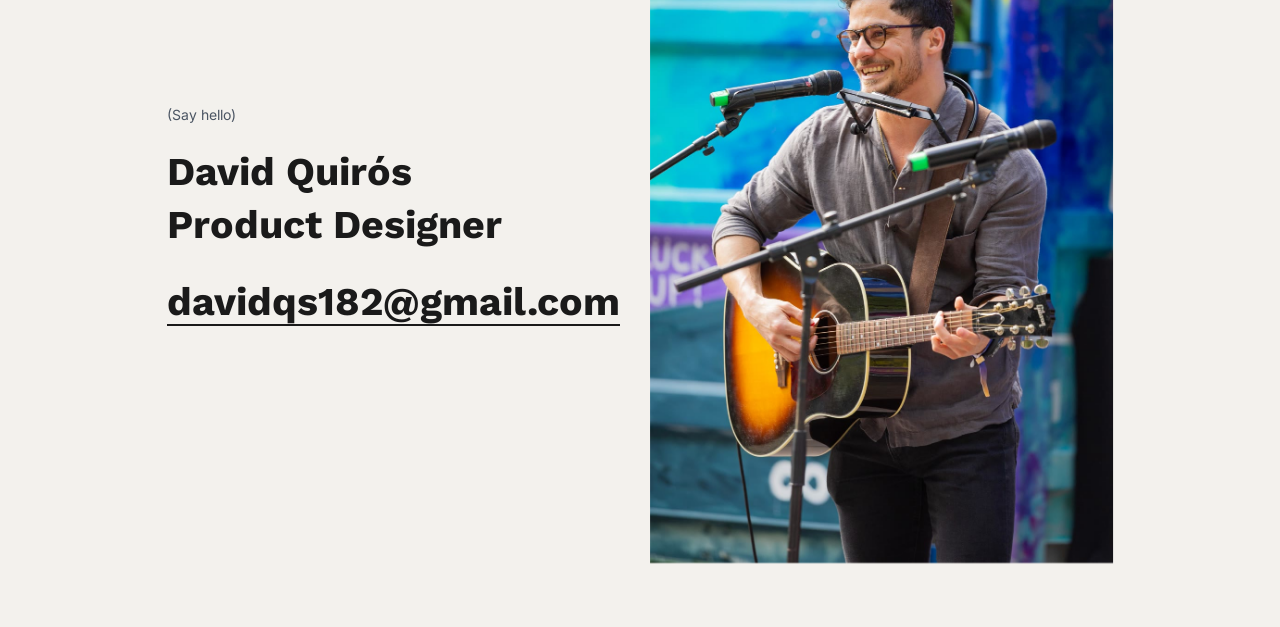
==== commit 57a5ac67: "Home: new Leo card cover (50/50 with text) and mobile "Coming soon" CTA The Leo card gets a 50/50 co" ====
--- a/index.html
+++ b/index.html
@@ -34,7 +34,7 @@
   <link rel="canonical" href="https://pixel-personas.com/">
   <link rel="icon" type="image/png" href="assets/Logo/favicon.png">
   <link rel="preconnect" href="https://fonts.googleapis.com">
-  <link href="https://fonts.googleapis.com/css2?family=Work+Sans:wght@400;500;600;900&family=Inter:wght@400;500;600&display=swap" rel="stylesheet">
+  <link href="https://fonts.googleapis.com/css2?family=Work+Sans:wght@400;500;600;900&family=Inter:wght@400;500;600&family=Noto+Sans:wght@900&display=swap" rel="stylesheet">
   <link href="https://fonts.googleapis.com/css2?family=Material+Symbols+Rounded:opsz,wght,FILL,GRAD@20..48,400,0,0" rel="stylesheet">
   <link rel="stylesheet" href="css/tokens.css">
   <link rel="stylesheet" href="css/components.css">
@@ -258,6 +258,13 @@
         </div>
       </article>
 
+      <!-- OCULTAS por el momento, a pedido de David — las dos tarjetas de
+           Leo con la foto de los banners (la de "Coming soon" con
+           work-leo-cover.jpg y la de "Go to project" con
+           work-leo-cover-v3.jpg). Comentadas en vez de borradas para
+           volver a mostrarlas: basta con quitar este comentario (las
+           imágenes siguen en assets/images/). Queda visible la tarjeta
+           nueva de portada 50/50 de más abajo.
       <article class="project-card">
         <img
           class="project-card__image"
@@ -282,8 +289,8 @@
       <article class="project-card">
         <img
           class="project-card__image"
-          src="assets/images/work-leo-cover-v2.jpg"
-          alt="Mockup de iPhone con el ícono de Leo en el dock, junto a los banners colgando del techo de una feria promocionando el software Leo"
+          src="assets/images/work-leo-cover-v3.jpg"
+          alt="Mockup de iPhone con la foto de unas manos sujetando un listón de madera y el ícono de Leo en el dock, junto a los banners colgando del techo de una feria promocionando el software Leo"
           width="1300"
           height="671"
           loading="lazy"
@@ -300,6 +307,50 @@
             Go to project
             <span class="material-symbols-rounded icon-forward" aria-hidden="true">arrow_forward</span>
           </a>
+        </div>
+      </article>
+      -->
+
+      <!-- Tarjeta nueva de Leo: misma portada que la de arriba (Mockup 4,
+           naranja + celular a la izquierda) pero en vez de la foto de los
+           banners a la derecha, un fondo liso #FFFEFD. Mitad y mitad
+           exactas (650px + 650px de 1300). Mismo texto/enlace que la
+           tarjeta anterior por ahora. -->
+      <article class="project-card">
+        <!-- Texto de la mitad blanca, como en el Figma (frame "CV Resume",
+             node 555:68034): 4 líneas centradas, con los saltos de línea
+             exactos; el punto final va en naranja. Texto real (no
+             horneado en la imagen) posicionado sobre la mitad derecha —
+             ver .project-card__cover-text en css/styles.css. -->
+        <div class="project-card__cover-split">
+          <img
+            class="project-card__image"
+            src="assets/images/work-leo-cover-v5.png"
+            alt="Mockup de iPhone con la foto de unas manos sujetando un listón de madera y el ícono de Leo en el dock, sobre fondo anaranjado, junto a un panel de fondo claro"
+            width="1300"
+            height="671"
+            loading="lazy"
+          >
+          <p class="project-card__cover-text">With Leo app,<br>the construction<br>site fits in your<br>pocket<span class="project-card__cover-text-dot">.</span></p>
+        </div>
+        <h3 class="project-card__title">Leo, native and web app</h3>
+        <p class="project-card__description">
+          Leo is an app for managing construction and housing renovation projects
+          that digitizes the entire project lifecycle — preparation, planning,
+          execution, and closeout — connecting clients, contractors, and subcontractors
+          in real time, from team management to invoicing.
+        </p>
+        <!-- Dos botones, uno por rango de pantalla (a pedido de David):
+             en móvil (<768px) "Coming soon…" (la página de Leo todavía
+             no está lista para móvil); en tablet y desktop (≥768px)
+             "Go to project". Se alternan con CSS, ver
+             .project-card__cta-desktop/-mobile en css/styles.css. -->
+        <div class="project-card__cta">
+          <a href="/project-leo/" class="btn btn--dark btn--md project-card__cta-desktop">
+            Go to project
+            <span class="material-symbols-rounded icon-forward" aria-hidden="true">arrow_forward</span>
+          </a>
+          <a href="#" class="btn btn--dark btn--md project-card__cta-mobile">Coming soon…</a>
         </div>
       </article>
     </section>
--- a/css/styles.css
+++ b/css/styles.css
@@ -1349,3 +1349,76 @@
     padding-block: 0;
   }
 }
+
+/* Tarjeta de Leo con la portada 50/50 (naranja + celular | fondo
+   #FFFEFD): texto sobre la mitad blanca, como en el Figma ("CV Resume",
+   node 555:68034) — a pedido de David: "las letras exactamente como
+   están en el Figma en la parte blanca, con sus saltos de palabras".
+
+   Del Figma: Noto Sans Black (900), 73.64px sobre un frame de 1440px de
+   ancho, interlineado 82px (1.1135), centrado, color #140A05 (rgb
+   20,10,5) y el punto final en #CC6633. 4 líneas: "With Leo app," /
+   "the construction" / "site fits in your" / "pocket." — los saltos son
+   <br> en el HTML + white-space:nowrap, no dependen del ancho.
+
+   Tamaño responsivo: 73.64 / 1440 = 5.114% del ANCHO de la portada. Se
+   expresa con cqw (unidad de container query: 1cqw = 1% del ancho del
+   contenedor con container-type:inline-size, acá .project-card__cover-
+   split), así el texto escala con la tarjeta igual que la imagen y
+   conserva las proporciones del Figma (línea más larga ≈ 87% de la
+   mitad blanca) en cualquier ancho. cqw: Chrome/Edge 105+, Safari 16+,
+   Firefox 110+.
+
+   Posición: mitad derecha (left:50%), centrado en horizontal y
+   vertical dentro de ella — en el Figma la caja de texto (x 761-1395 de
+   una mitad blanca de 710-1440) queda centrada en la mitad, y a media
+   altura del frame (y 136-464 de 600). */
+.project-card__cover-split {
+  position: relative;
+  container-type: inline-size;
+}
+
+/* Centrado vertical con top:50% + translateY(-50%) y NO display:flex:
+   el <p> lleva <br> y un <span> (el punto naranja) como hijos, y en un
+   contenedor flex cada uno se volvería un ítem aparte y los saltos de
+   línea dejarían de funcionar. */
+.project-card__cover-text {
+  position: absolute;
+  top: 50%;
+  right: 0;
+  left: 50%;
+  transform: translateY(-50%);
+  margin: 0;
+  font-family: "Noto Sans", sans-serif;
+  font-weight: 900;
+  font-size: 5.114cqw;
+  line-height: 1.1135;
+  color: #140a05;
+  text-align: center;
+  white-space: nowrap;
+}
+
+.project-card__cover-text-dot {
+  color: #cc6633;
+}
+
+/* Botón de la tarjeta de Leo por rango de pantalla — a pedido de David:
+   "en la versión móvil el botón debe decir Coming soon…, pero en tablet
+   y desktop como está ahorita ('Go to project')". Móvil = <768px, el
+   mismo corte que usan el resto de los @media de esta hoja y del grid
+   (Mobile <768, Tablet 768-1023, Desktop ≥1024). Dos <a> en el HTML y
+   se muestra uno u otro; el de móvil arranca oculto (display:none) y el
+   @media lo enciende con el display normal de .btn (inline-flex). */
+.project-card__cta-mobile {
+  display: none;
+}
+
+@media (max-width: 767px) {
+  .project-card__cta-desktop {
+    display: none;
+  }
+
+  .project-card__cta-mobile {
+    display: inline-flex;
+  }
+}
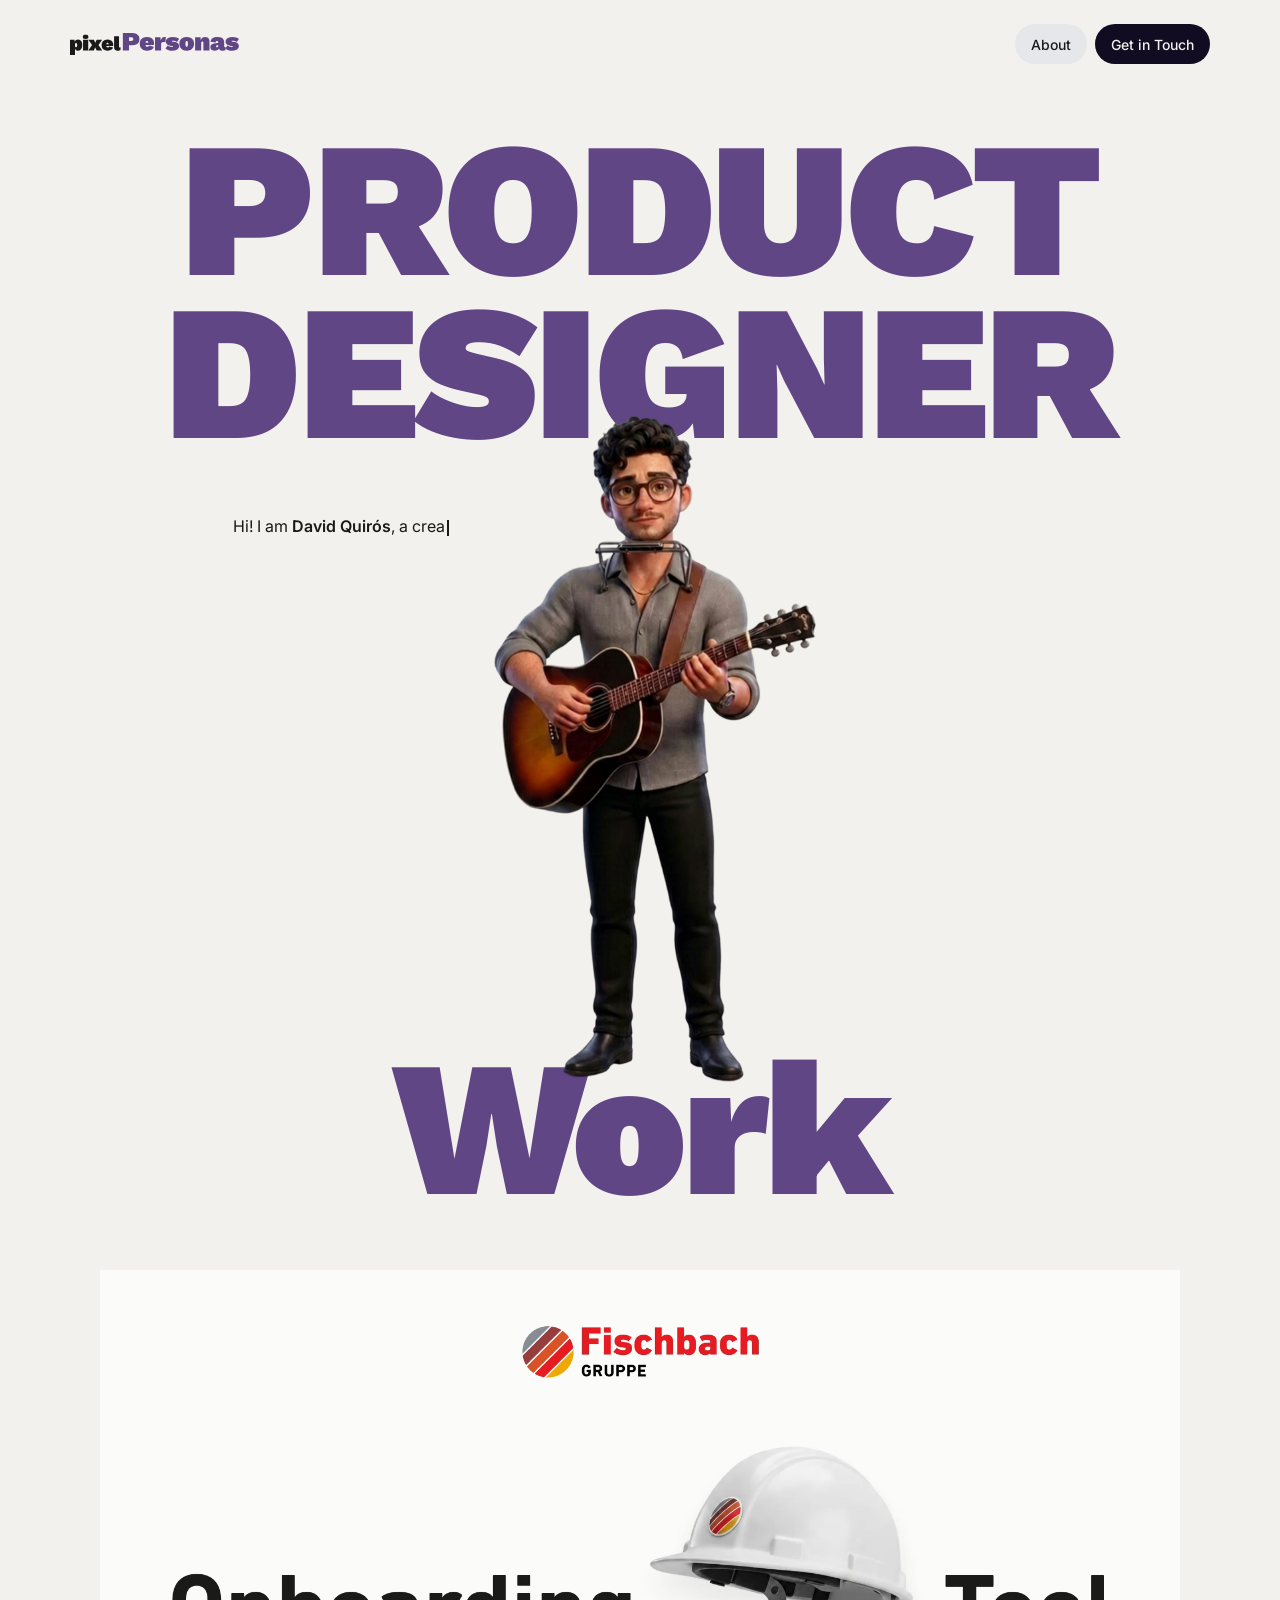
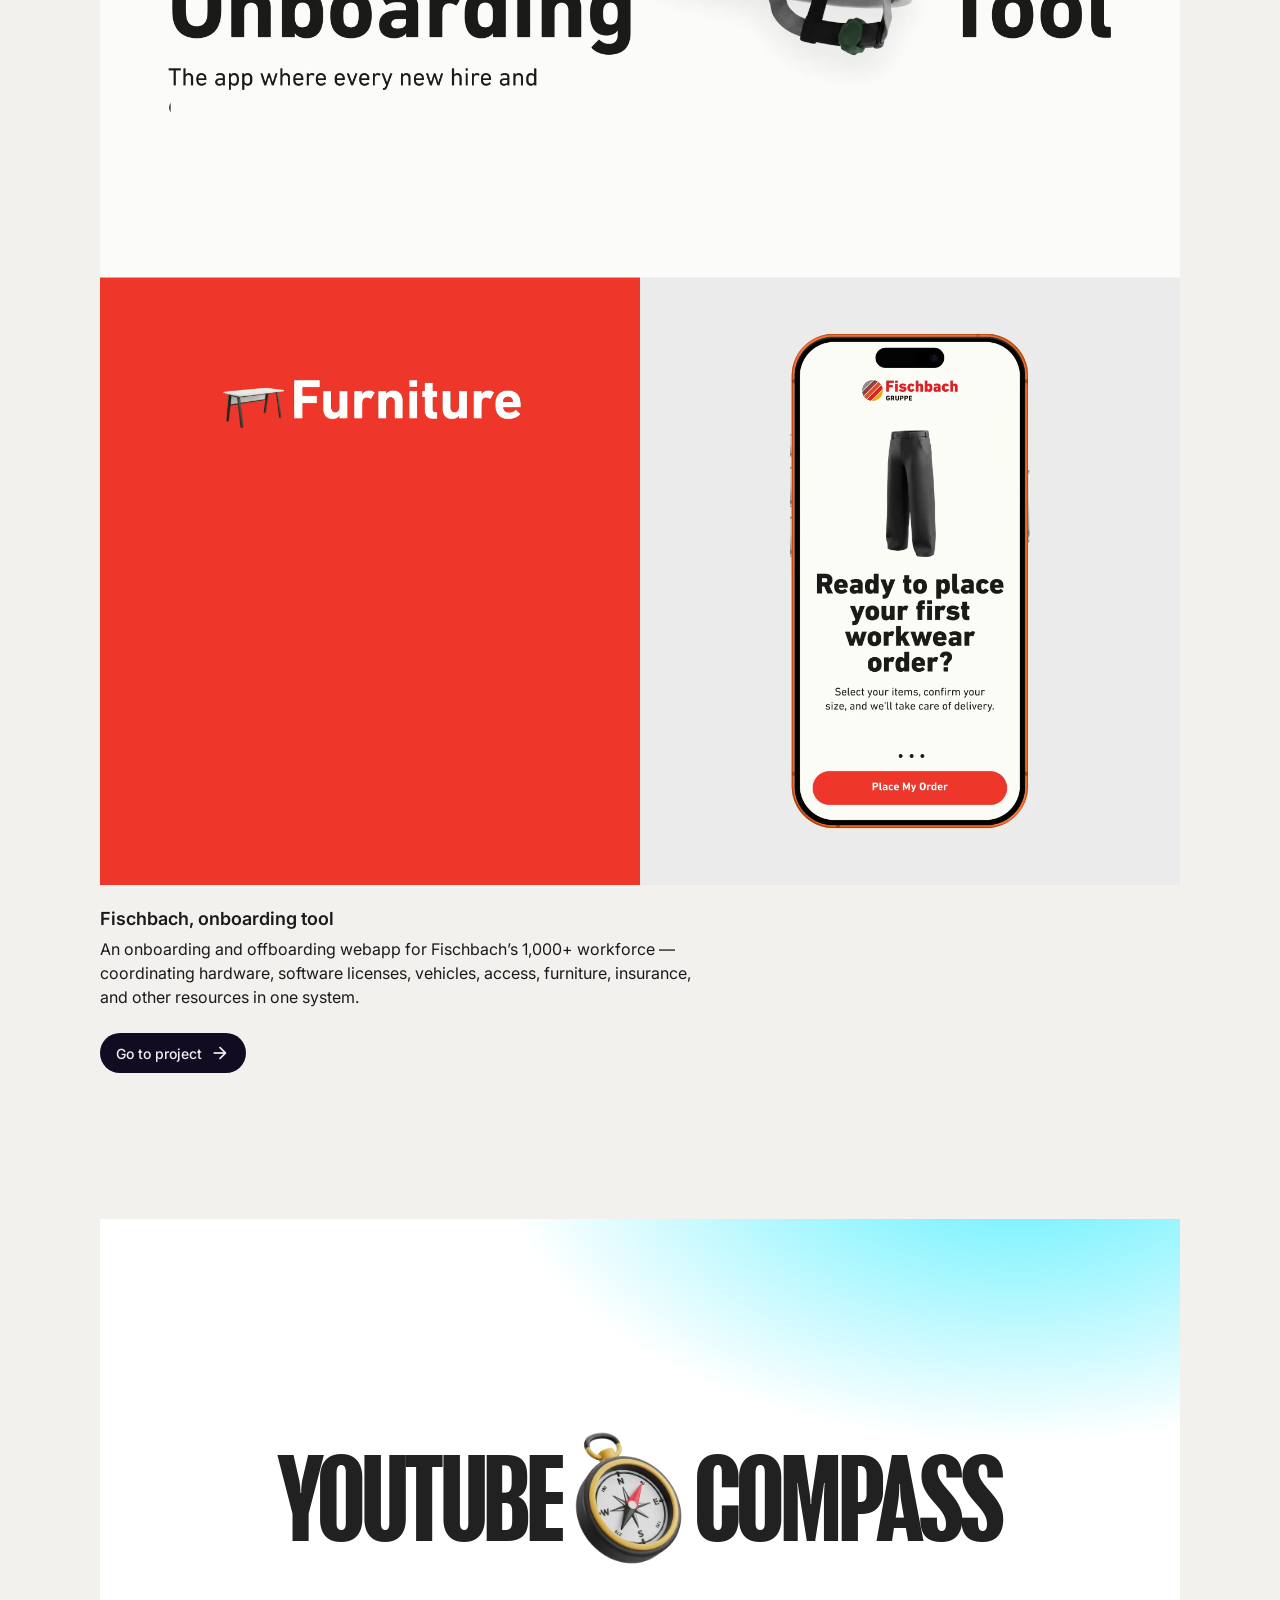
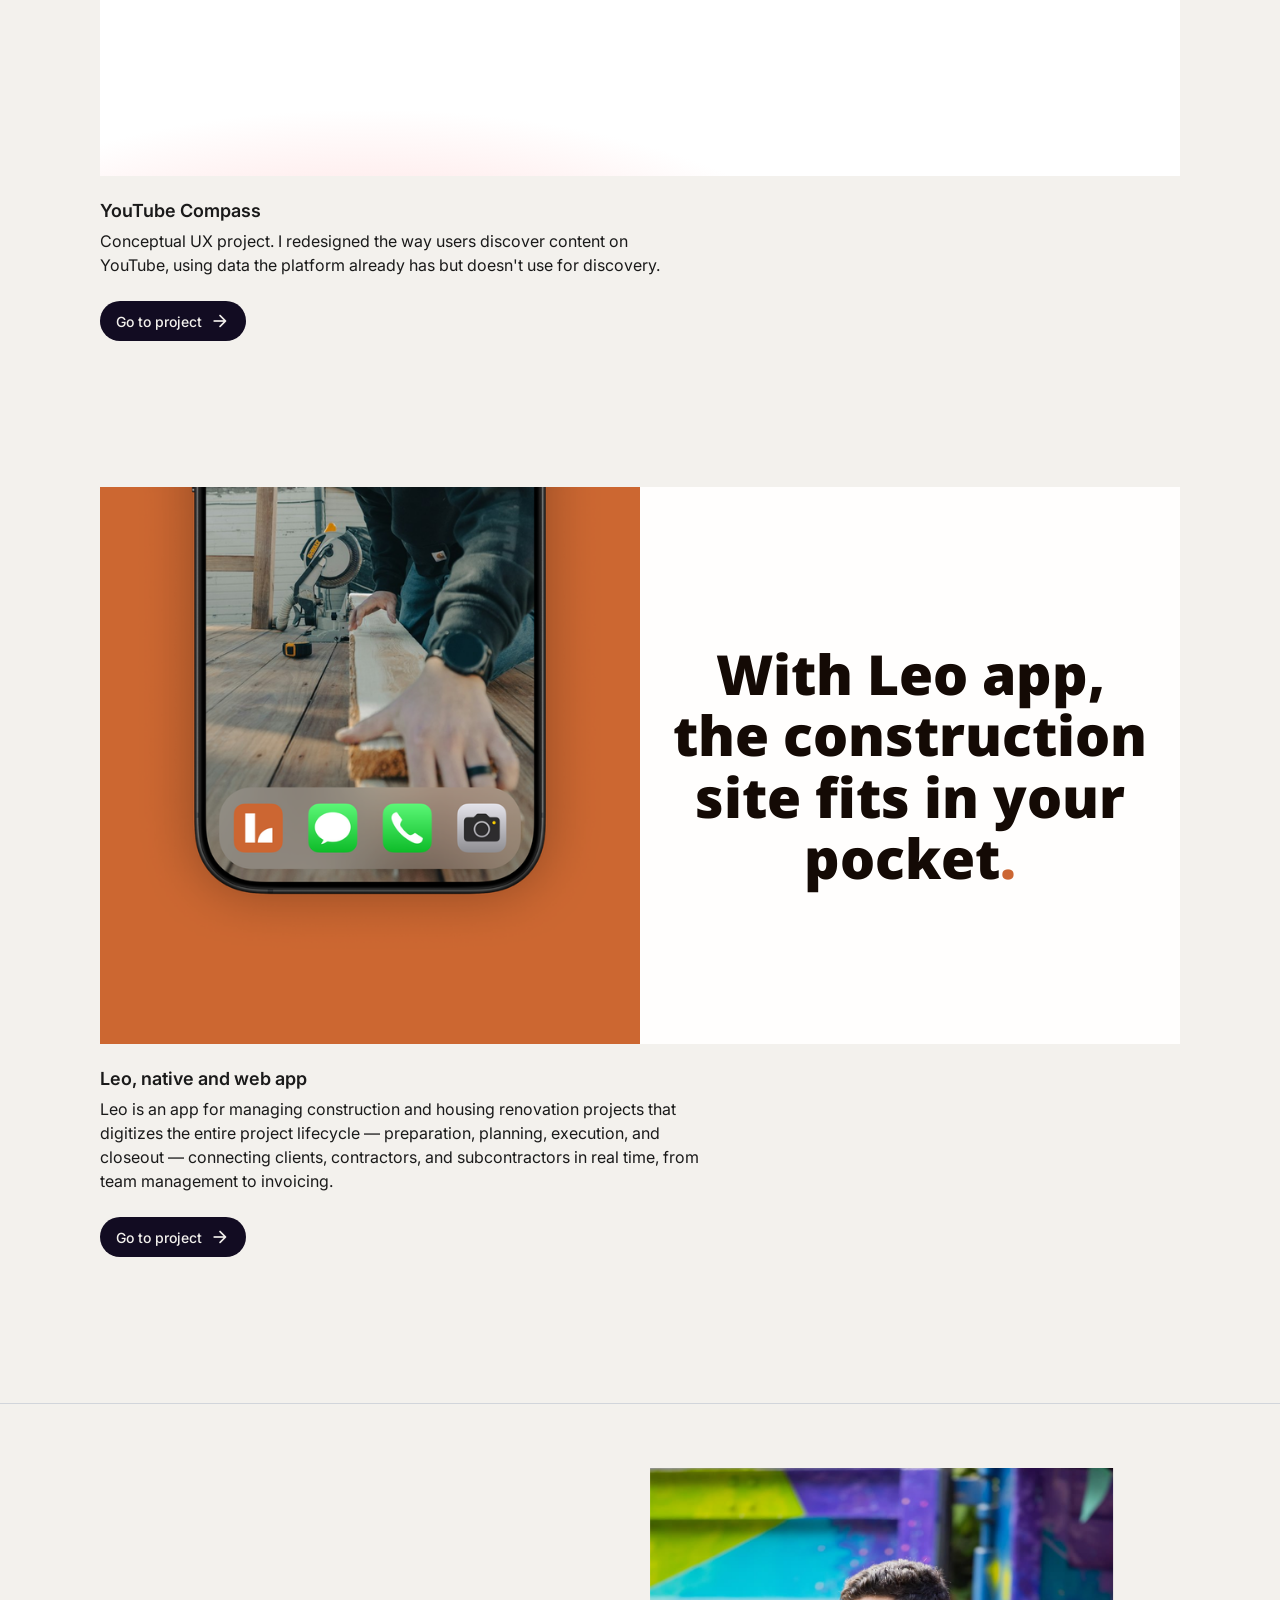
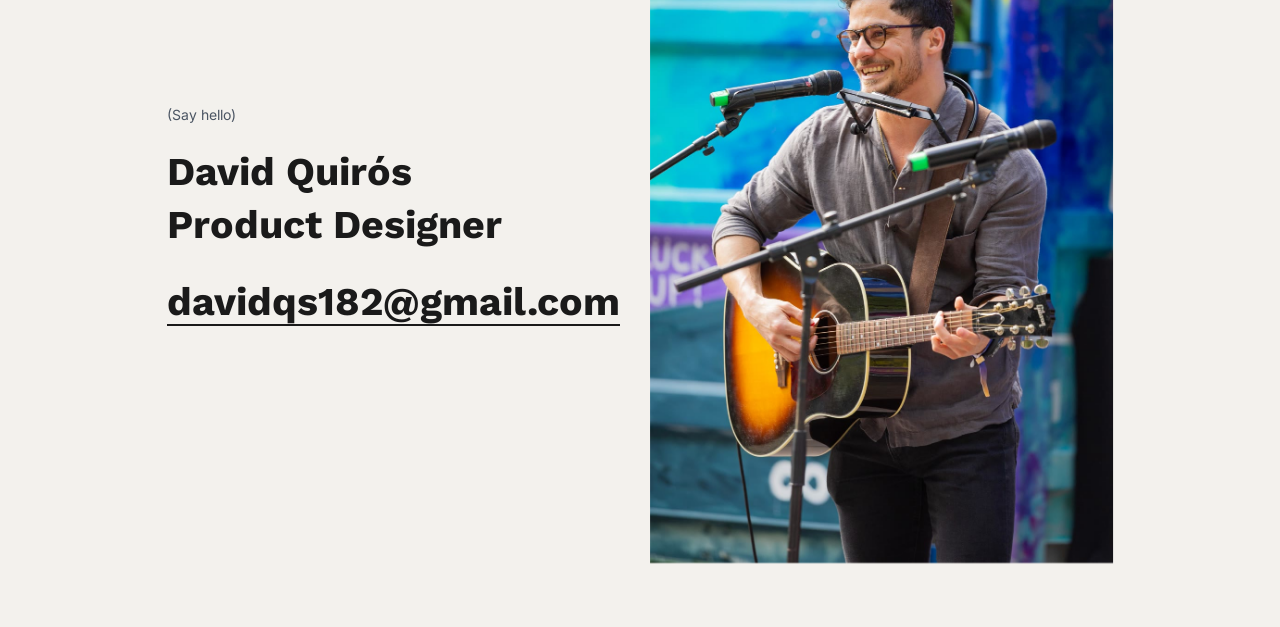
==== commit b6595007: "SEO diagnostic fixes: lang, sitemap, meta description, OG tags, h1s, 404 - Fixed lang="es" on 4 page" ====
--- a/index.html
+++ b/index.html
@@ -1,5 +1,5 @@
 <!DOCTYPE html>
-<html lang="es">
+<html lang="en">
 <head>
   <!-- Evita que el navegador restaure la posición de scroll anterior al
        recargar Home — siempre debe arrancar desde arriba. Tiene que
@@ -31,7 +31,21 @@
   <meta charset="UTF-8">
   <meta name="viewport" content="width=device-width, initial-scale=1.0">
   <title>David Quirós — Product Designer</title>
+  <meta name="description" content="David Quirós, Product Designer based in Germany. Portfolio of end-to-end product design work — Leo, Onboarding Tool, and YouTube Compass.">
   <link rel="canonical" href="https://pixel-personas.com/">
+  <!-- Open Graph / Twitter Card — sin og:image todavía: ninguna imagen
+       del sitio tiene el recorte 1200×630 que pide el estándar, y usar
+       una con otra proporción se ve mal recortada en la vista previa
+       de LinkedIn/WhatsApp/Slack. Falta una imagen dedicada por
+       página — queda pendiente, ver memoria del proyecto. -->
+  <meta property="og:title" content="David Quirós — Product Designer">
+  <meta property="og:description" content="Portfolio of end-to-end product design work — Leo, Onboarding Tool, and YouTube Compass.">
+  <meta property="og:url" content="https://pixel-personas.com/">
+  <meta property="og:type" content="website">
+  <meta property="og:site_name" content="David Quirós — Product Designer">
+  <meta name="twitter:card" content="summary">
+  <meta name="twitter:title" content="David Quirós — Product Designer">
+  <meta name="twitter:description" content="Portfolio of end-to-end product design work — Leo, Onboarding Tool, and YouTube Compass.">
   <link rel="icon" type="image/png" href="assets/Logo/favicon.png">
   <link rel="preconnect" href="https://fonts.googleapis.com">
   <link href="https://fonts.googleapis.com/css2?family=Work+Sans:wght@400;500;600;900&family=Inter:wght@400;500;600&family=Noto+Sans:wght@900&display=swap" rel="stylesheet">
@@ -290,7 +304,7 @@
         <img
           class="project-card__image"
           src="assets/images/work-leo-cover-v3.jpg"
-          alt="Mockup de iPhone con la foto de unas manos sujetando un listón de madera y el ícono de Leo en el dock, junto a los banners colgando del techo de una feria promocionando el software Leo"
+          alt="iPhone mockup showing a photo of hands holding a wooden plank with the Leo icon in the dock, next to trade-fair banners hanging from the ceiling promoting the Leo software"
           width="1300"
           height="671"
           loading="lazy"
@@ -326,7 +340,7 @@
           <img
             class="project-card__image"
             src="assets/images/work-leo-cover-v5.png"
-            alt="Mockup de iPhone con la foto de unas manos sujetando un listón de madera y el ícono de Leo en el dock, sobre fondo anaranjado, junto a un panel de fondo claro"
+            alt="iPhone mockup showing a photo of hands holding a wooden plank with the Leo icon in the dock, on an orange background, next to a light background panel"
             width="1300"
             height="671"
             loading="lazy"
@@ -391,7 +405,7 @@
           <img
             class="contact__image contact__image--1"
             src="assets/images/contact-portrait.jpg"
-            alt="David Quirós tocando guitarra y cantando en un show en vivo"
+            alt="David Quirós playing guitar and singing at a live show"
             width="1000"
             height="1500"
             loading="lazy"
--- a/css/components.css
+++ b/css/components.css
@@ -8,6 +8,30 @@
    es una capa distinta. En CSS no duplicamos esas capas: usamos
    pseudo-clases (:hover, :disabled) que el navegador aplica solo.
    ===================================================================== */
+
+/* ---------- Utilidades ----------
+   .sr-only — oculta visualmente un elemento sin sacarlo del árbol de
+   accesibilidad (lectores de pantalla y buscadores lo siguen leyendo).
+   Patrón estándar (no display:none/visibility:hidden, que sí lo sacan
+   del todo): clip a 1x1px + overflow hidden + position:absolute para
+   que no ocupe espacio ni afecte el layout visual.
+
+   Primer uso: texto descriptivo dentro de un <h1> que de otra forma
+   solo contendría una imagen (logo) o quedaría vacío — cada página
+   necesita exactamente un <h1> real para SEO/accesibilidad, aunque
+   visualmente el título todavía no esté diseñado. Ver
+   project-onboarding/index.html y project-leo/index.html. */
+.sr-only {
+  position: absolute;
+  width: 1px;
+  height: 1px;
+  padding: 0;
+  margin: -1px;
+  overflow: hidden;
+  clip: rect(0, 0, 0, 0);
+  white-space: nowrap;
+  border: 0;
+}
 
 /* ---------- Fonts ----------
    Fuentes de Google (Work Sans, Inter, Material Symbols) se cargan
--- a/css/styles.css
+++ b/css/styles.css
@@ -1422,3 +1422,34 @@
     display: inline-flex;
   }
 }
+
+/* 404 propia (404.html, raíz del repo) — en vez de la genérica de
+   GitHub Pages. Mismo header/back-button que las páginas de proyecto
+   (.navbar--project), y un bloque centrado simple: no hace falta un
+   layout complejo para una página que casi nadie visita a propósito.
+   min-height calc(100vh - 88px) para que el bloque quede centrado en
+   el alto real de pantalla, descontando el header (88px, mismo valor
+   que .project-hero usa en otras páginas). */
+.not-found {
+  display: flex;
+  flex-direction: column;
+  align-items: center;
+  justify-content: center;
+  gap: var(--space-16);
+  min-height: calc(100vh - 88px);
+  padding: var(--space-64) var(--grid-margin);
+  text-align: center;
+}
+
+.not-found__eyebrow {
+  color: var(--color-gray-550);
+}
+
+.not-found__title {
+  margin: 0;
+}
+
+.not-found__body {
+  max-width: 40ch;
+  color: var(--color-text-black);
+}
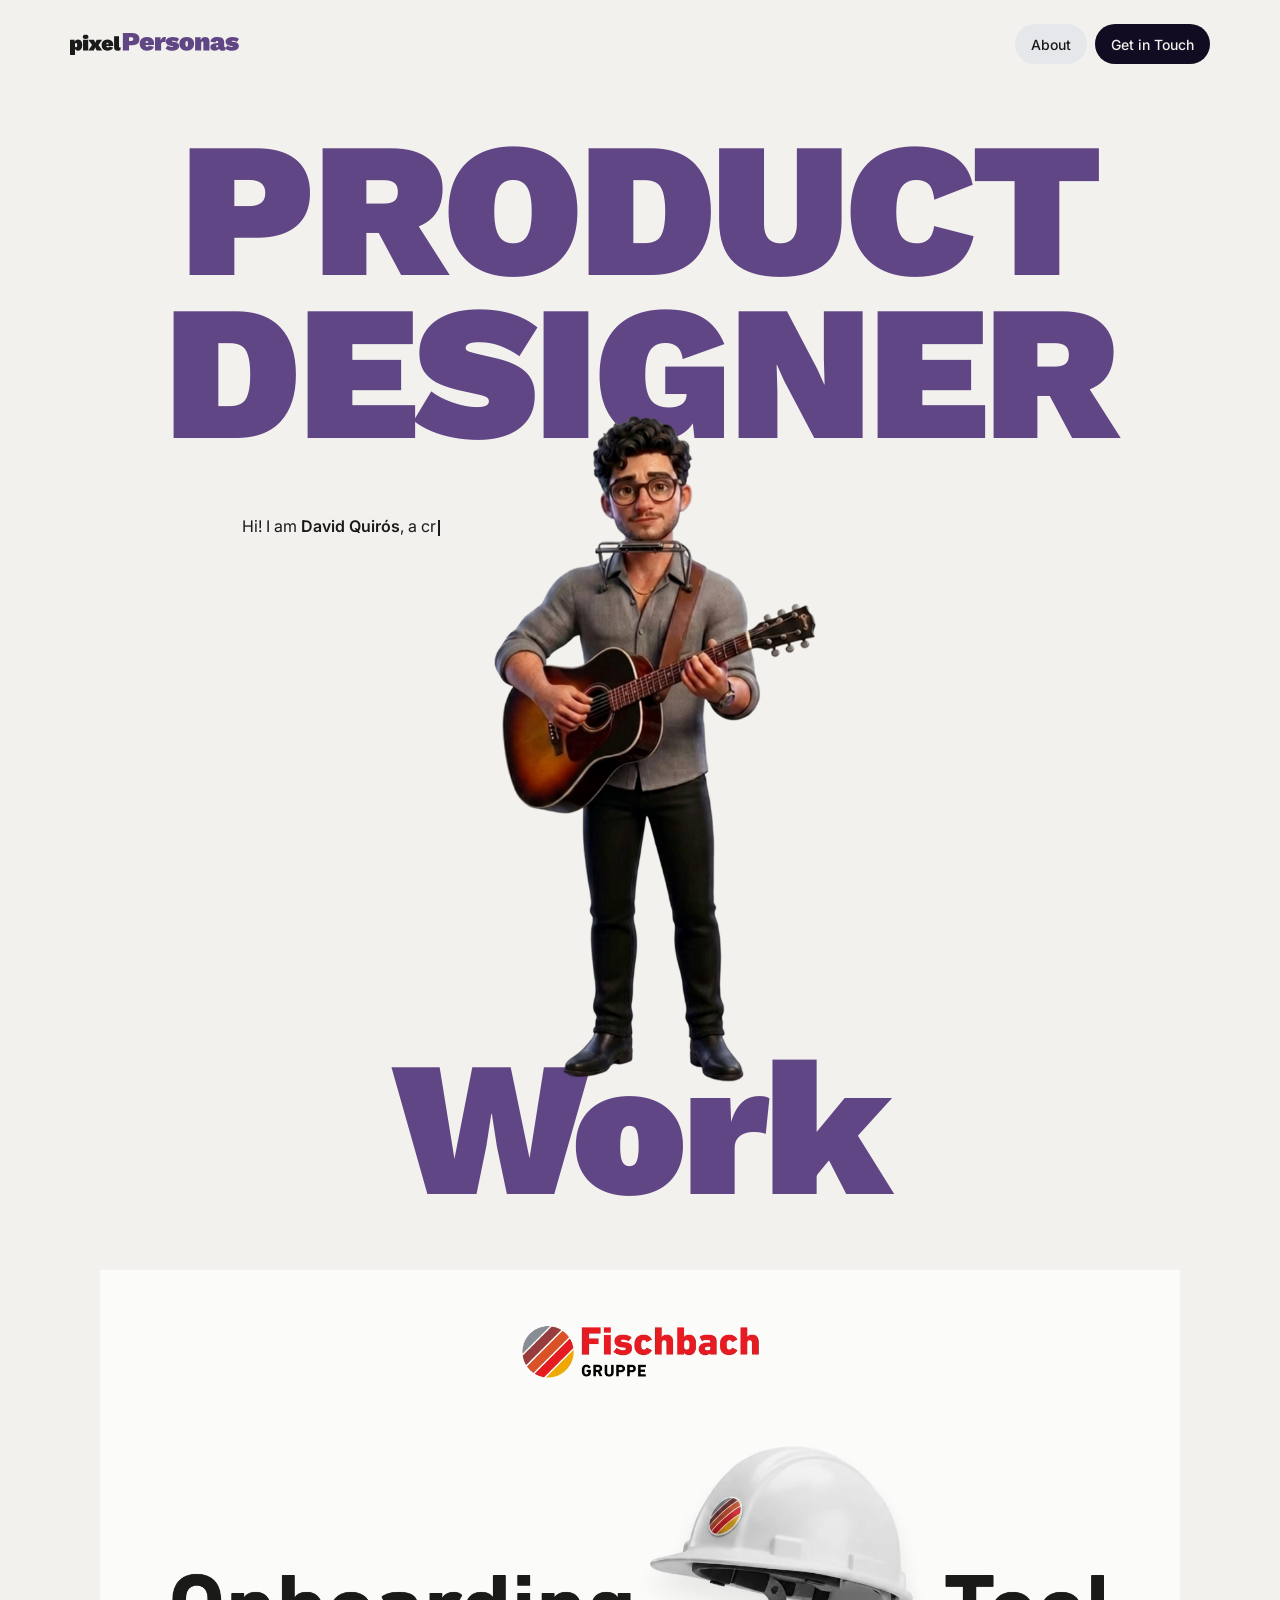
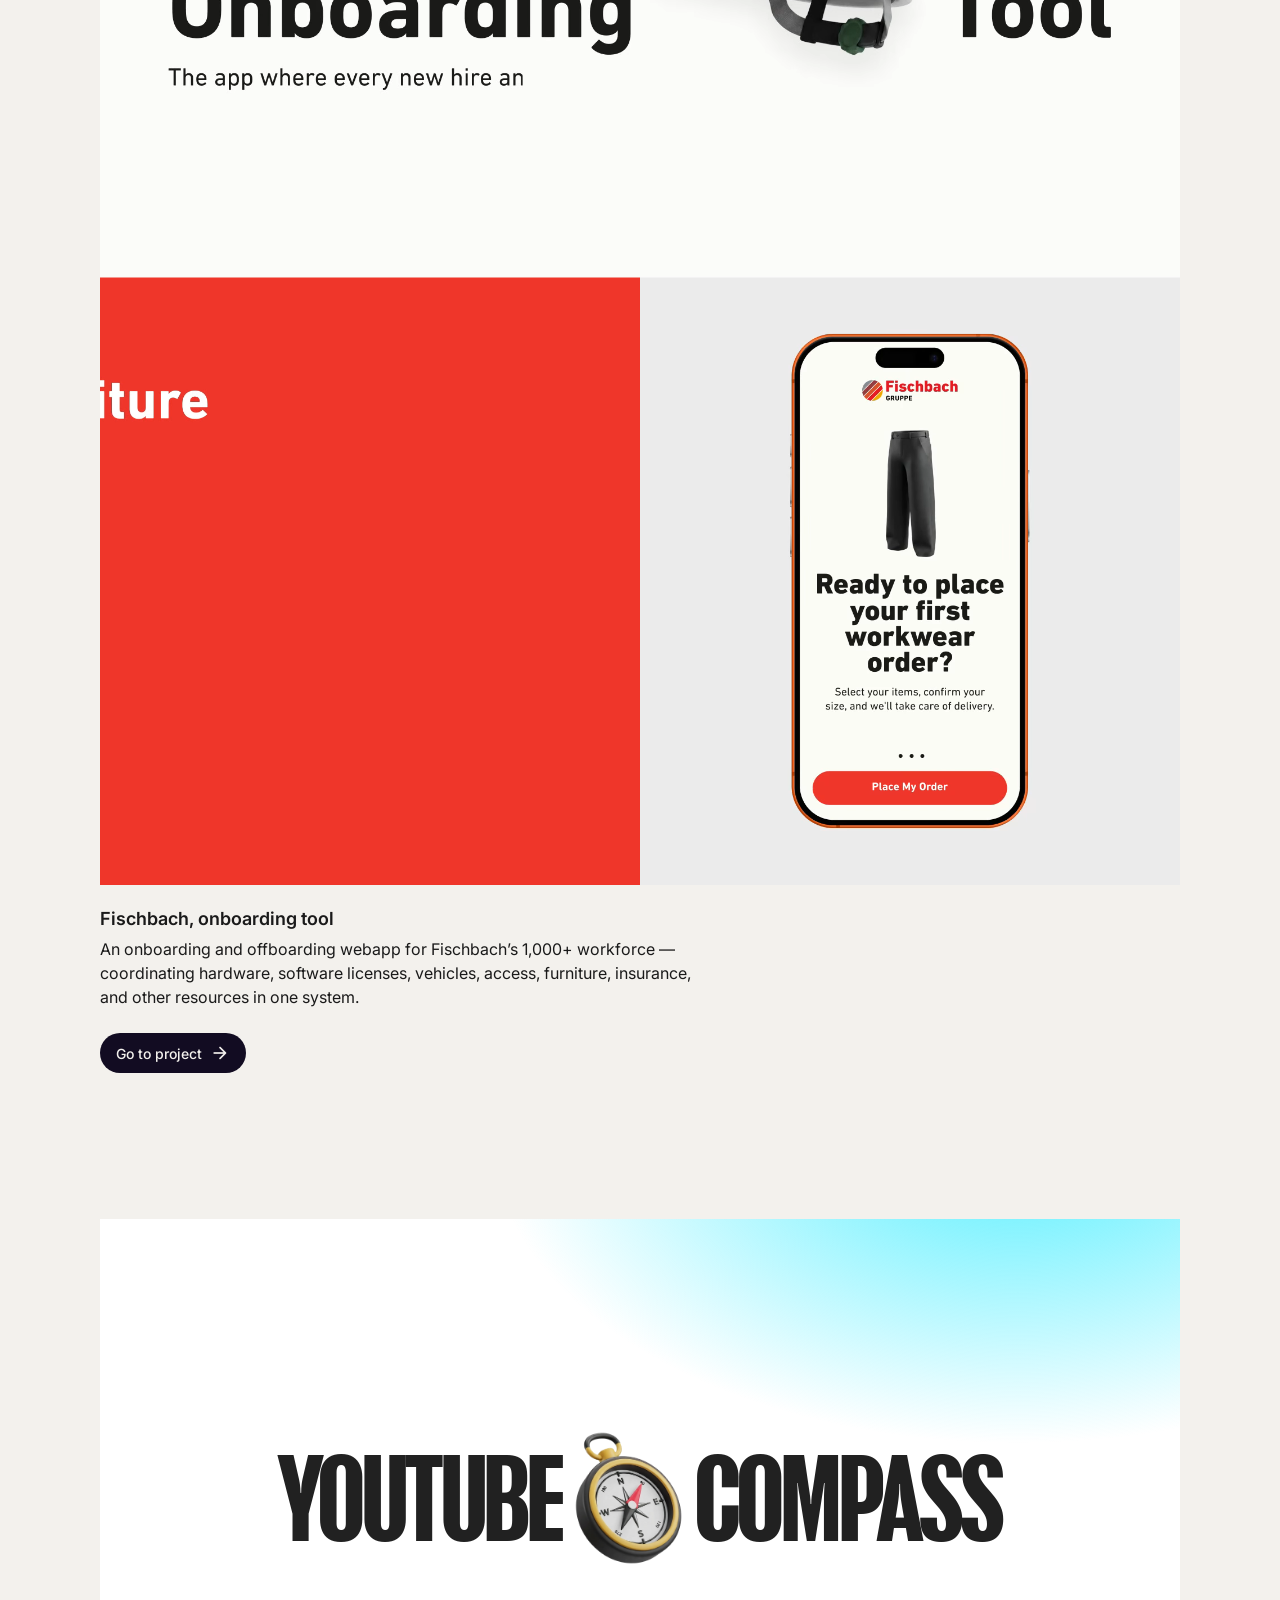
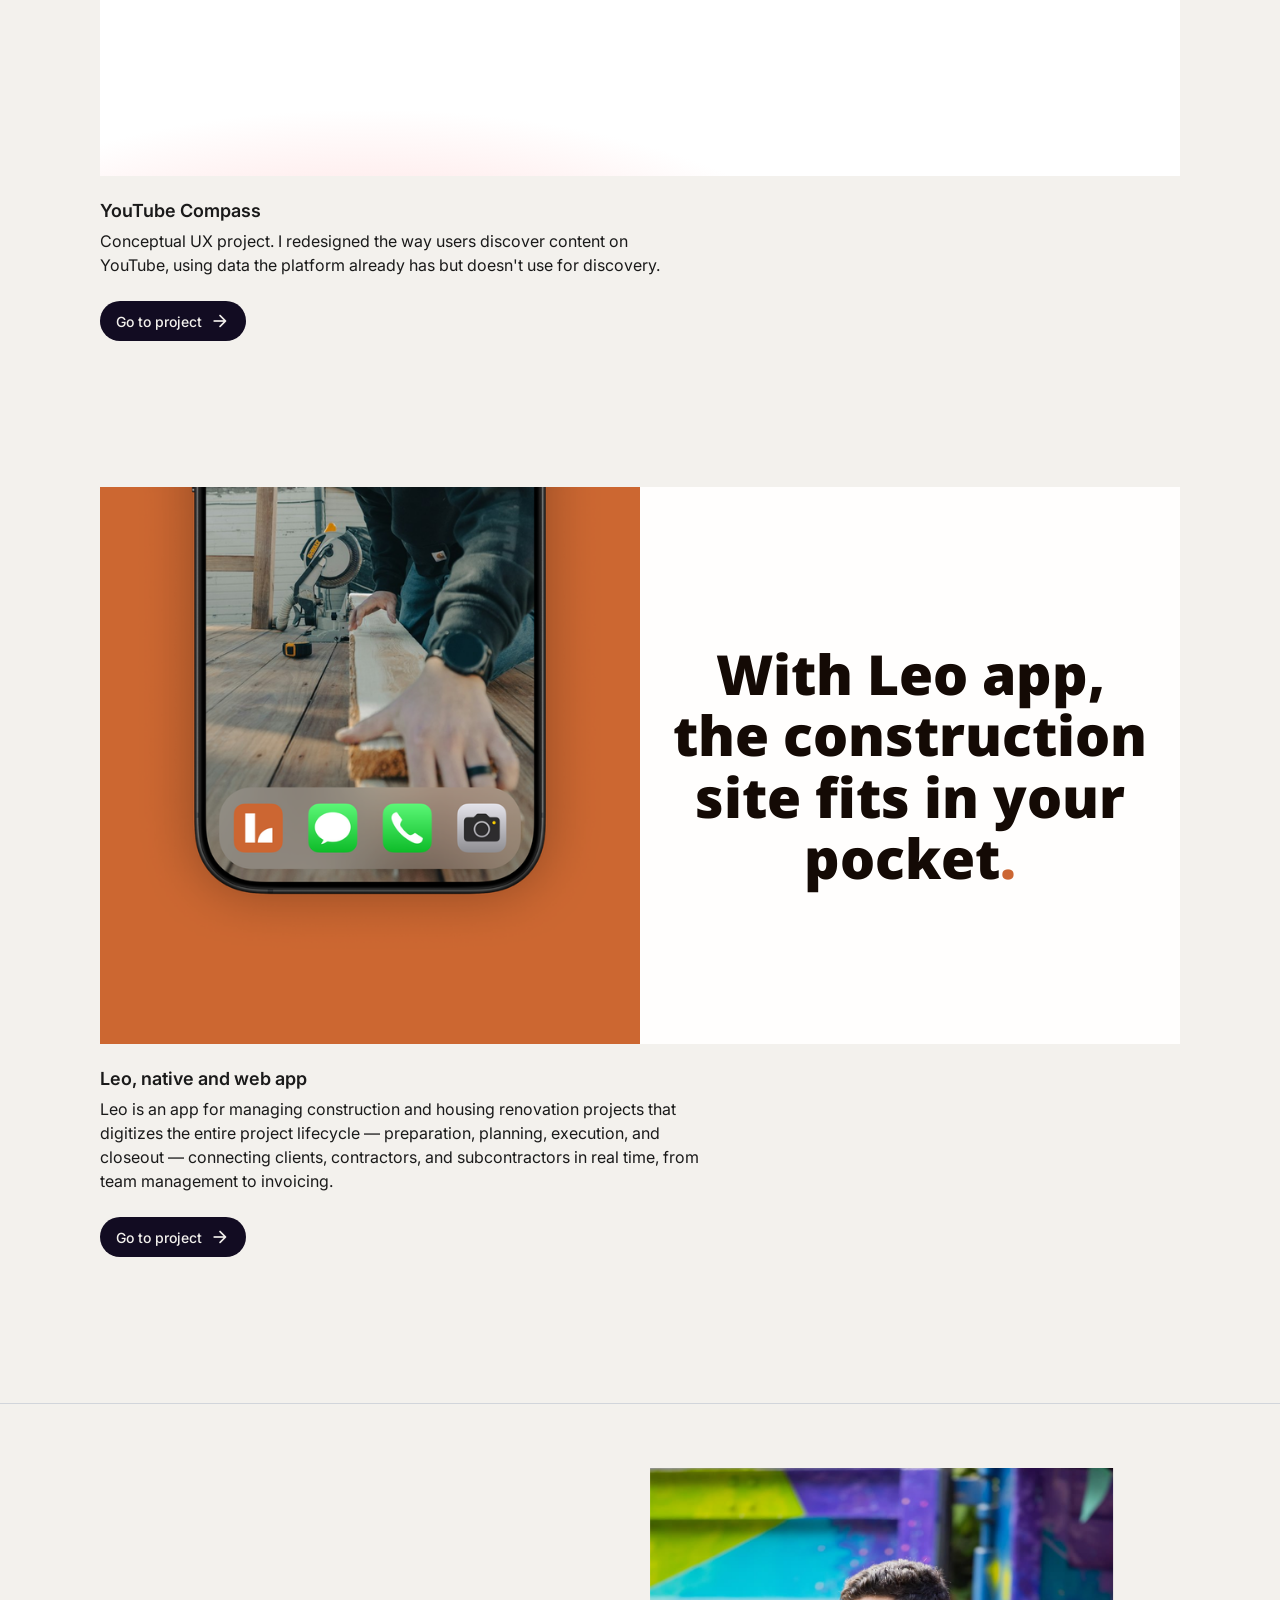
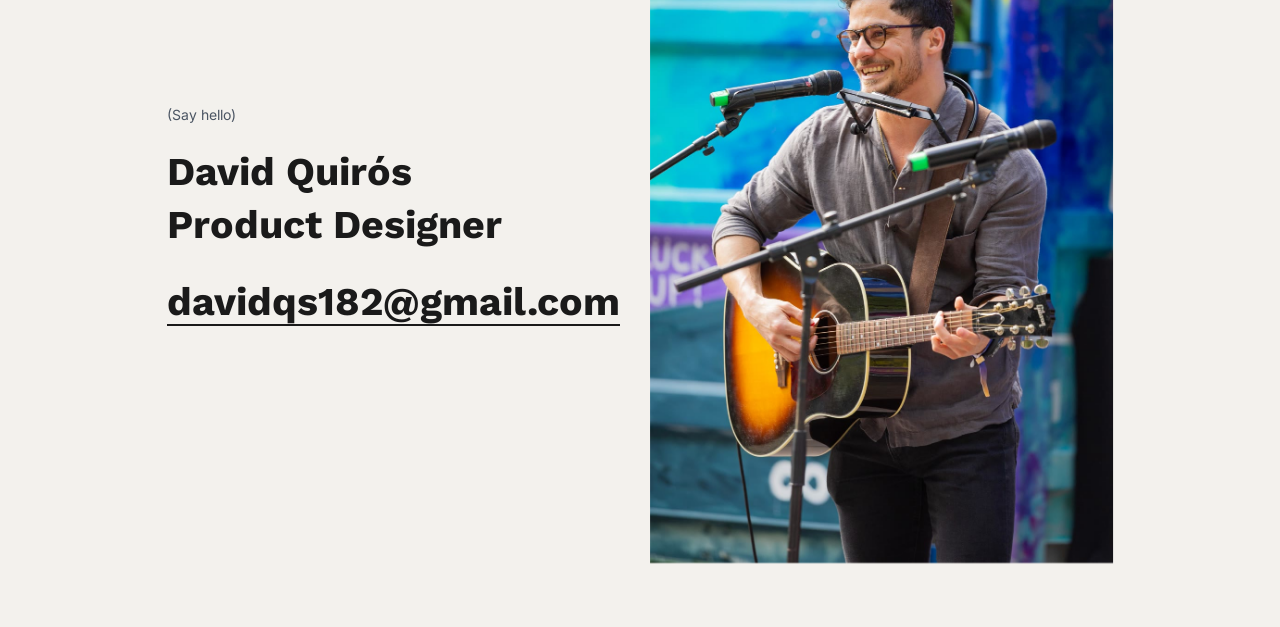
==== commit c75c22eb: "Add the real Open Graph image across the site (personal-brand cover) David provided the actual OG im" ====
--- a/index.html
+++ b/index.html
@@ -33,19 +33,23 @@
   <title>David Quirós — Product Designer</title>
   <meta name="description" content="David Quirós, Product Designer based in Germany. Portfolio of end-to-end product design work — Leo, Onboarding Tool, and YouTube Compass.">
   <link rel="canonical" href="https://pixel-personas.com/">
-  <!-- Open Graph / Twitter Card — sin og:image todavía: ninguna imagen
-       del sitio tiene el recorte 1200×630 que pide el estándar, y usar
-       una con otra proporción se ve mal recortada en la vista previa
-       de LinkedIn/WhatsApp/Slack. Falta una imagen dedicada por
-       página — queda pendiente, ver memoria del proyecto. -->
+  <!-- Open Graph / Twitter Card — og:image: David dio la imagen real
+       (Desktop/Figma Test/Open Graph.png, 1200×630 exacto, el recorte
+       "de marca personal" con el avatar tocando guitarra) — ver
+       assets/images/open-graph-cover.jpg. Genérica de marca personal,
+       no de un proyecto puntual, así que se reusa igual en Home/
+       Onboarding/YouTube Compass/About/Resume; Leo mantiene su propia
+       portada (más específica al caso de estudio). -->
   <meta property="og:title" content="David Quirós — Product Designer">
   <meta property="og:description" content="Portfolio of end-to-end product design work — Leo, Onboarding Tool, and YouTube Compass.">
   <meta property="og:url" content="https://pixel-personas.com/">
   <meta property="og:type" content="website">
+  <meta property="og:image" content="https://pixel-personas.com/assets/images/open-graph-cover.jpg">
   <meta property="og:site_name" content="David Quirós — Product Designer">
-  <meta name="twitter:card" content="summary">
+  <meta name="twitter:card" content="summary_large_image">
   <meta name="twitter:title" content="David Quirós — Product Designer">
   <meta name="twitter:description" content="Portfolio of end-to-end product design work — Leo, Onboarding Tool, and YouTube Compass.">
+  <meta name="twitter:image" content="https://pixel-personas.com/assets/images/open-graph-cover.jpg">
   <link rel="icon" type="image/png" href="assets/Logo/favicon.png">
   <link rel="preconnect" href="https://fonts.googleapis.com">
   <link href="https://fonts.googleapis.com/css2?family=Work+Sans:wght@400;500;600;900&family=Inter:wght@400;500;600&family=Noto+Sans:wght@900&display=swap" rel="stylesheet">
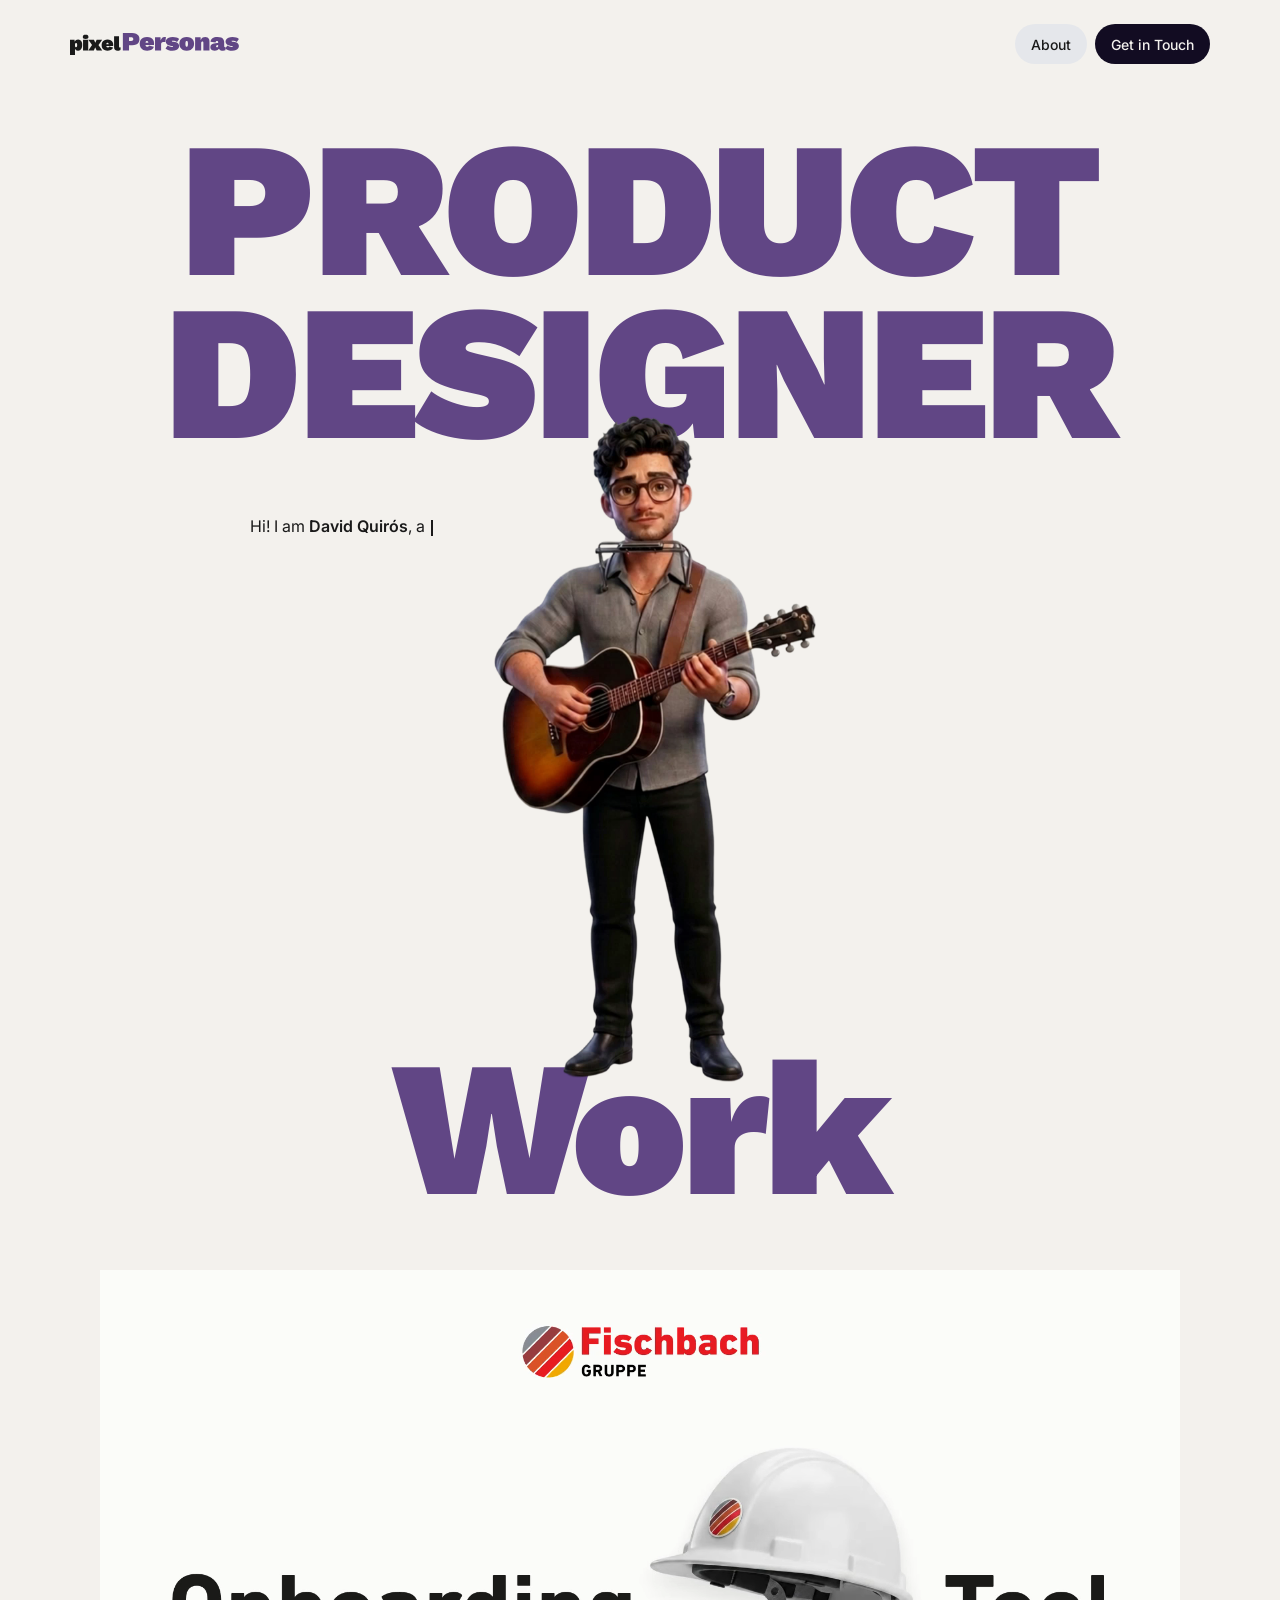
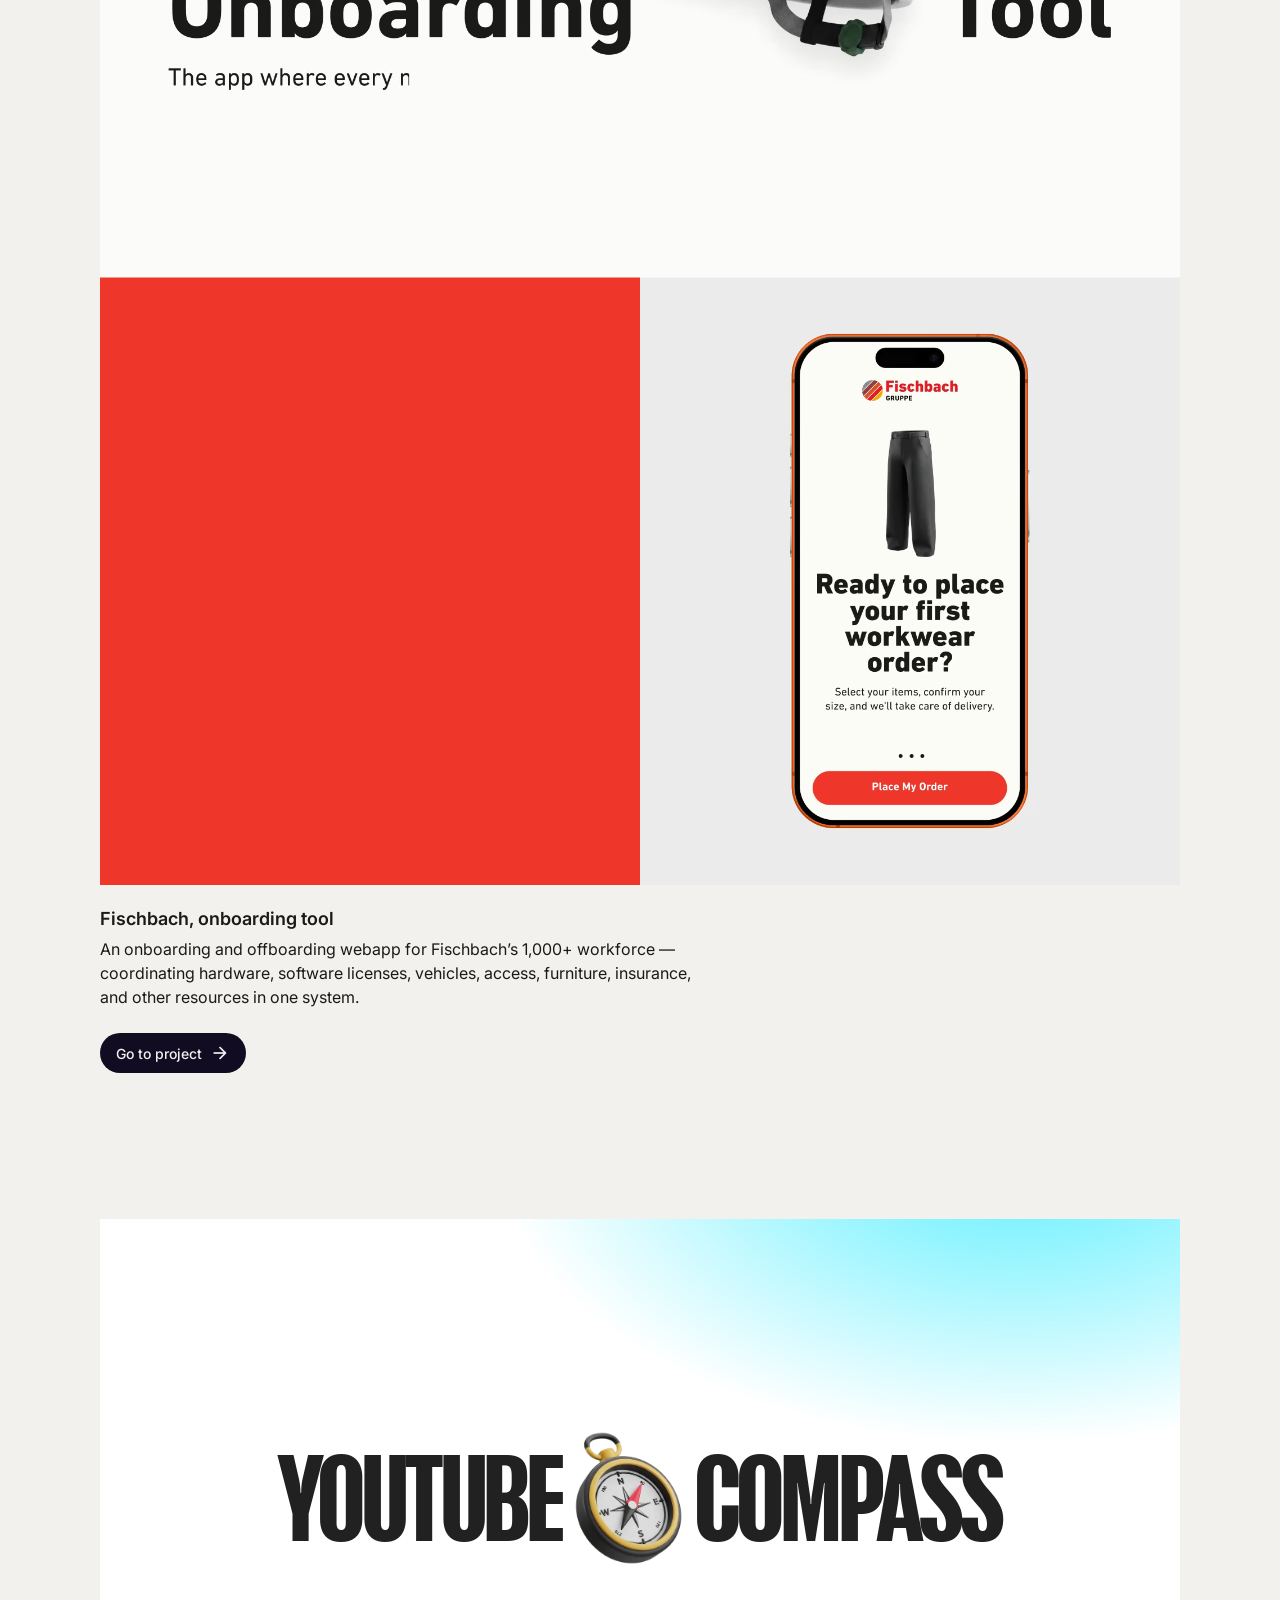
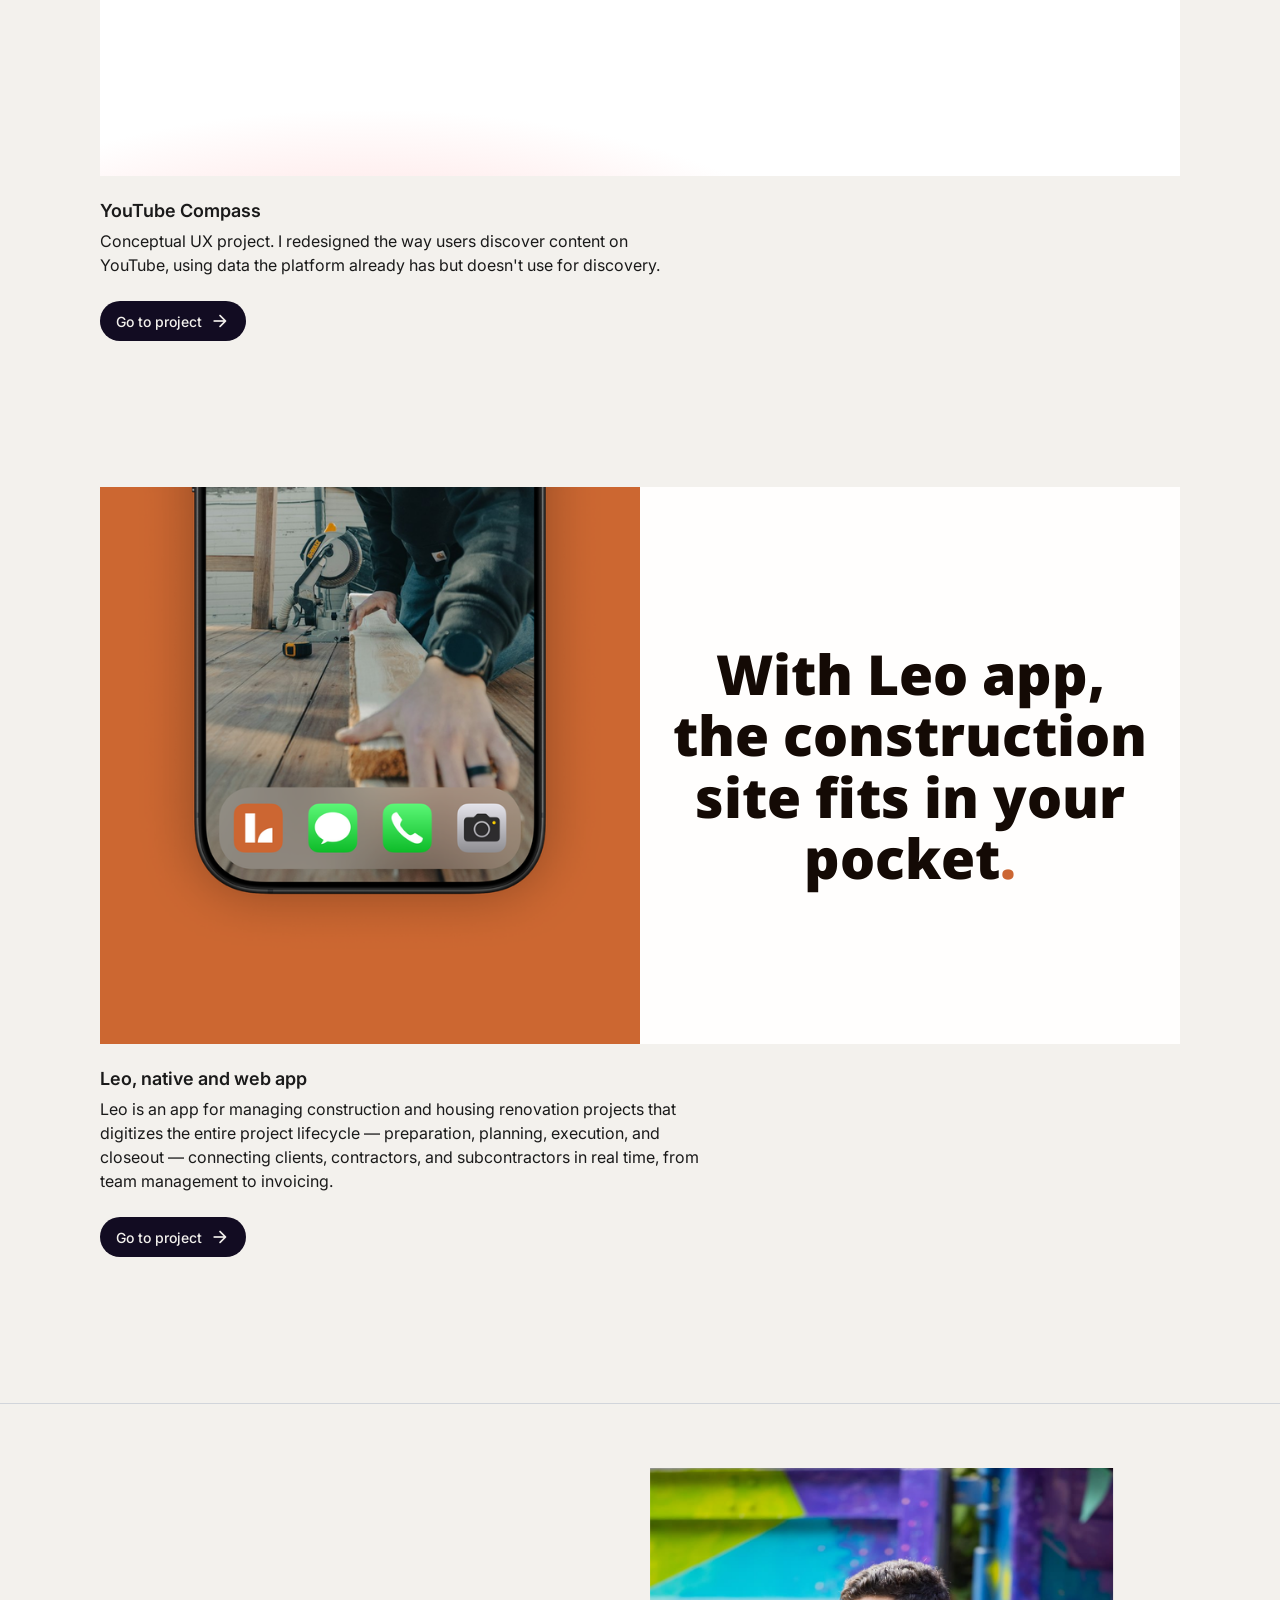
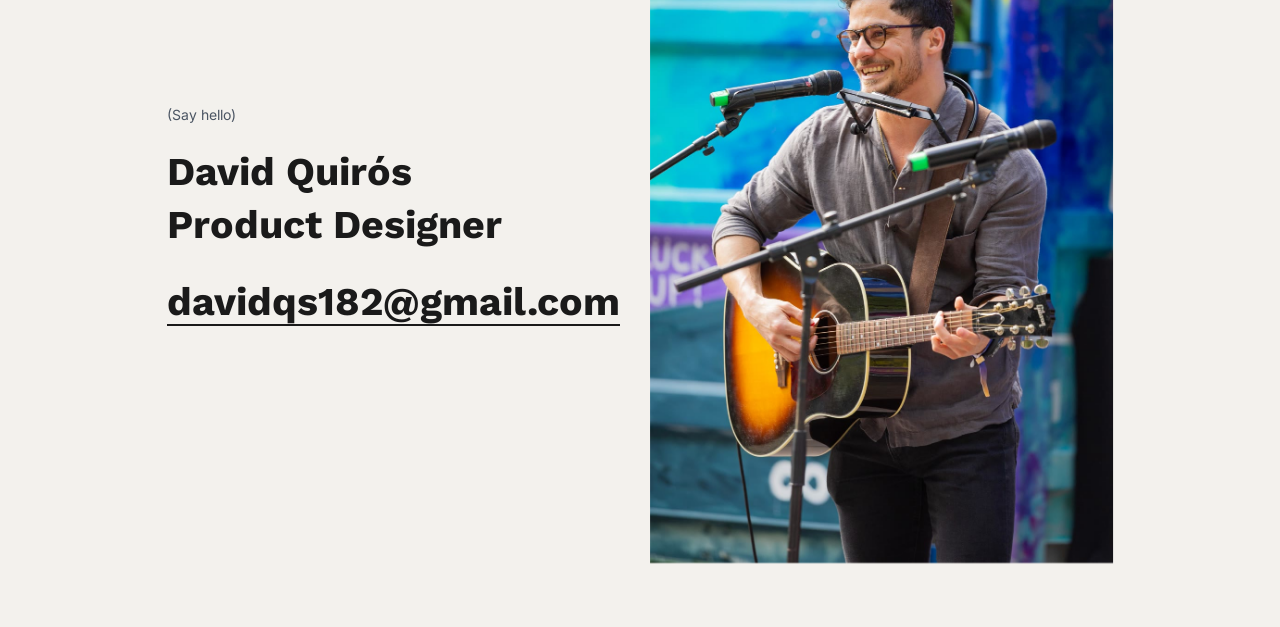
==== commit 2044dfca: "Home hero: name beside the head on portrait phones ("David" | "Quirós") On phones in portrait, "Davi" ====
--- a/index.html
+++ b/index.html
@@ -111,6 +111,16 @@
           <source src="assets/animations/hero-guitar-scroll/hero-guitar-scroll-v2-alpha.mp4" type='video/mp4; codecs="hvc1"'>
           <source src="assets/animations/hero-guitar-scroll/hero-guitar-scroll-v2.webm" type="video/webm">
         </video>
+        <!-- Nombre a los costados de la cabeza — SOLO celular en vertical
+             (ver .hero__name en css/styles.css): "David" a la izquierda,
+             "Quirós" a la derecha, en el hueco que queda debajo de
+             "DESIGNER". Decorativo (aria-hidden): el nombre ya se lee en
+             el aria-label del video, no hace falta que un lector de
+             pantalla lo diga dos veces. -->
+        <div class="hero__name" aria-hidden="true">
+          <span>David</span>
+          <span>Quirós</span>
+        </div>
       </div>
 
       <h2 class="hero__subtitle" id="work">Work</h2>
--- a/css/styles.css
+++ b/css/styles.css
@@ -193,6 +193,16 @@
   line-height: var(--text-body-lg-line);
   color: var(--color-text-black);
   text-align: center;
+}
+
+/* Nombre a los costados de la cabeza ("David" izquierda, "Quirós"
+   derecha) — a pedido de David, SOLO celular en vertical (ver el
+   @media (max-width:767px) and (orientation:portrait) más abajo, que lo
+   muestra y lo posiciona). Oculto en todo lo demás: en desktop/tablet ya
+   está .hero__intro con la frase completa. Mismo estilo de letra que el
+   nombre en la imagen de Open Graph: Work Sans 900, mayúsculas, negro. */
+.hero__name {
+  display: none;
 }
 
 /* Solo el nombre va en medium (600), como en el navbar — el resto de
@@ -965,6 +975,48 @@
     grid-column: 1 / -1;
   }
 }
+
+/* "David" / "Quirós" a los costados de la cabeza — a pedido de David:
+   "en móvil y cuando el teléfono está vertical, David a la izquierda y
+   Quirós a la derecha, con el estilo de letras de mi nombre". Bloque
+   aparte del @media de arriba porque suma orientation:portrait (en
+   horizontal el hero se ve distinto y no hay hueco a los lados de la
+   cabeza).
+
+   Caja del ancho del contenido (100vw - 2 márgenes) centrada en el stage
+   con left:50% + translateX(-50%) — el stage mide ~473px (avatar ×2.15,
+   más ancho que la pantalla) y está centrado, así que anclar a sus
+   bordes NO daría los márgenes de la pantalla; centrada sí. space-between
+   manda una palabra a cada borde de la grilla y deja el medio libre para
+   la cabeza. */
+@media (max-width: 767px) and (orientation: portrait) {
+  .hero__name {
+    position: absolute;
+    /* 11.6% del alto del stage: medido en vivo (375px), deja el nombre
+       ~7px debajo de "DESIGNER", a la altura de los ojos/cara. % del alto
+       (no px) porque el avatar —y su cabeza— escala con el ancho de
+       pantalla, y el alto del stage escala con él (mismo aspect-ratio). */
+    top: 11.6%;
+    left: 50%;
+    z-index: 1;
+    display: flex;
+    justify-content: space-between;
+    align-items: flex-start;
+    width: calc(100vw - 2 * var(--grid-mobile-margin));
+    transform: translateX(-50%);
+    pointer-events: none;
+    /* Mismo estilo que el nombre de la frase del hero (.hero__intro-name:
+       Inter 600, tamaño/interlineado de .hero__intro) — David: "debe ser
+       ese estilo". Primera vuelta usó Work Sans 900 en mayúsculas (el
+       de la imagen de Open Graph), incorrecto. */
+    font-family: var(--font-body);
+    font-weight: 600;
+    font-size: var(--text-body-lg-size);
+    line-height: var(--text-body-lg-line);
+    color: var(--color-text-black);
+  }
+}
+
 
 /* ===== About — Experience (carrusel horizontal con avatar clavado) =====
    Ver comentario en about/index.html para el pedido original de David.
